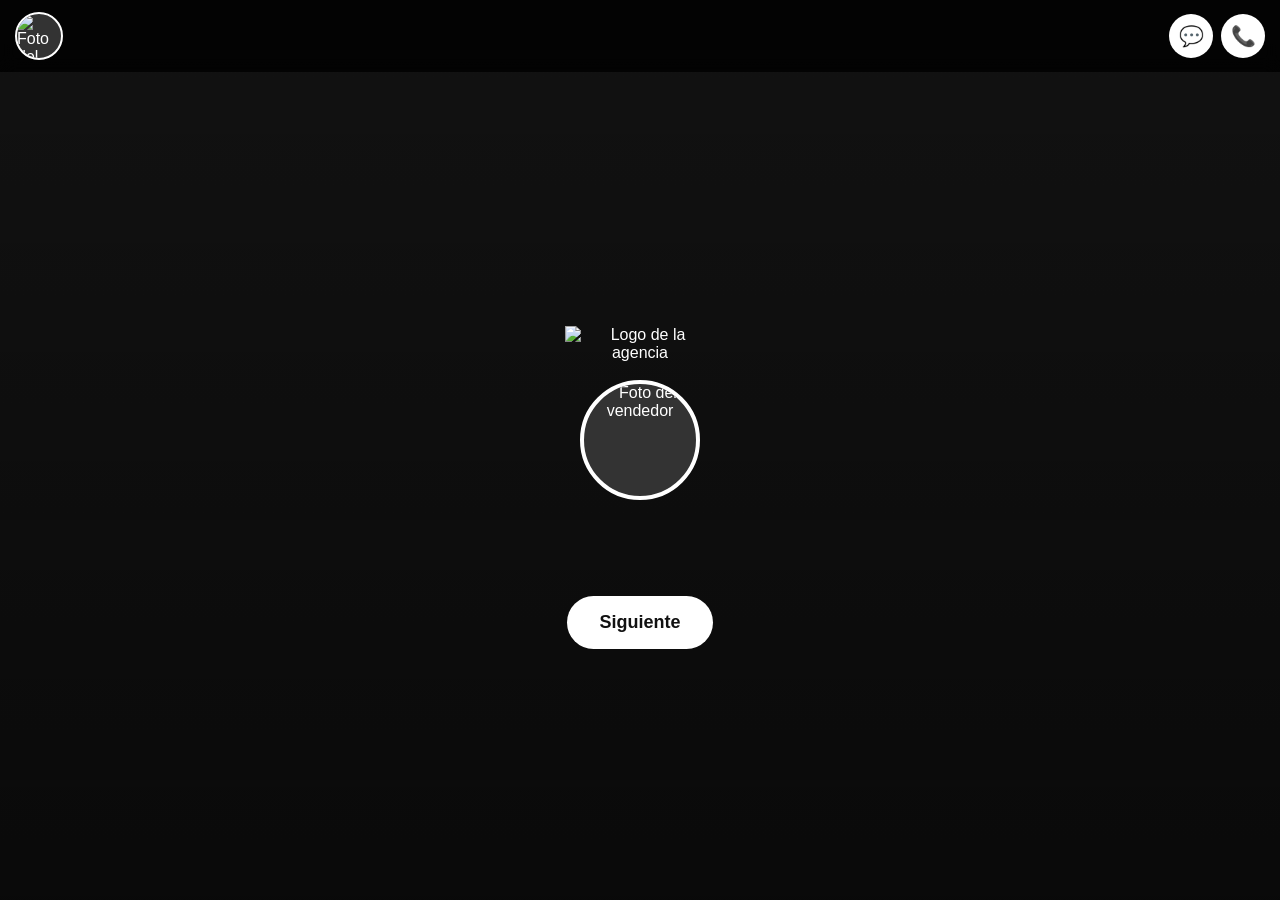
==== index.html @ f392822d "Update index.html" ====
<!DOCTYPE html>
<html lang="es">

<head>

    <meta charset="UTF-8">

    <meta
        name="viewport"
        content="width=device-width, initial-scale=1.0"
    >

    <title>Vendedores Autos</title>


    <style>

        * {
            box-sizing: border-box;
        }


        html,
        body {
            margin: 0;
            padding: 0;
            width: 100%;
            min-height: 100%;
            font-family: Arial, Helvetica, sans-serif;
            background: #111;
            color: white;
        }


        body {
            overflow-x: hidden;
        }


        /* =====================================================
           BARRA SUPERIOR
        ===================================================== */

        .barra-vendedor {

            position: fixed;

            top: 0;
            left: 0;

            width: 100%;

            min-height: 72px;

            padding: 10px 15px;

            display: flex;

            align-items: center;

            justify-content: space-between;

            gap: 12px;

            background: rgba(0,0,0,0.82);

            backdrop-filter: blur(8px);

            z-index: 100;

        }


        .informacion-vendedor {

            display: flex;

            align-items: center;

            gap: 10px;

            min-width: 0;

        }


        .foto-mini {

            width: 48px;

            height: 48px;

            border-radius: 50%;

            object-fit: cover;

            border: 2px solid white;

            background: #333;

        }


        .nombre-mini {

            font-size: 16px;

            font-weight: 900;

            white-space: nowrap;

            overflow: hidden;

            text-overflow: ellipsis;

        }


        .agencia-mini {

            font-size: 12px;

            color: #ccc;

            margin-top: 3px;

        }


        .botones-superiores {

            display: flex;

            gap: 8px;

        }


        .boton-contacto {

            width: 44px;

            height: 44px;

            border-radius: 50%;

            border: none;

            background: white;

            color: #111;

            font-size: 20px;

            cursor: pointer;

        }


        /* =====================================================
           BIENVENIDA
        ===================================================== */

        .bienvenida {

            min-height: 100vh;

            width: 100%;

            padding: 110px 20px 35px;

            display: flex;

            flex-direction: column;

            align-items: center;

            justify-content: center;

            text-align: center;

            background:

                linear-gradient(
                    rgba(0,0,0,0.48),
                    rgba(0,0,0,0.72)
                ),

                #222;

            background-size: cover;

            background-position: center;

        }


        .logo-marca {

            width: 150px;

            max-width: 60vw;

            max-height: 110px;

            object-fit: contain;

            margin-bottom: 18px;

        }


        .foto-vendedor {

            width: 120px;

            height: 120px;

            object-fit: cover;

            border-radius: 50%;

            border: 4px solid white;

            margin-bottom: 18px;

            background: #333;

        }


        .bienvenida h1 {

            margin: 5px 0;

            font-size: 34px;

            font-weight: 900;

            text-shadow:
                0 3px 12px rgba(0,0,0,0.8);

        }


        .puesto {

            font-size: 16px;

            color: #ddd;

            margin-bottom: 18px;

        }


        .mensaje-principal {

            max-width: 700px;

            font-size: 25px;

            line-height: 1.25;

            font-weight: 900;

            margin: 10px auto;

        }


        .mensaje-secundario {

            max-width: 650px;

            font-size: 16px;

            line-height: 1.5;

            color: #eee;

            margin: 5px auto 20px;

        }


        /* =====================================================
           PROMOCIÓN
        ===================================================== */

        .promocion {

            width: 100%;

            max-width: 720px;

            min-height: 150px;

            margin: 15px auto 20px;

            padding: 25px;

            border-radius: 22px;

            display: none;

            align-items: center;

            justify-content: center;

            text-align: center;

            background-color: #222;

            background-size: cover;

            background-position: center;

            box-shadow:
                0 10px 30px rgba(0,0,0,0.35);

            overflow: hidden;

        }


        .promocion-contenido {

            width: 100%;

            padding: 20px;

            border-radius: 16px;

            background: rgba(0,0,0,0.55);

        }


        .promocion-etiqueta {

            font-size: 12px;

            text-transform: uppercase;

            font-weight: 900;

            letter-spacing: 1px;

            margin-bottom: 8px;

            color: #ddd;

        }


        .promocion-titulo {

            font-size: 27px;

            font-weight: 900;

            line-height: 1.2;

        }


        .promocion-detalle {

            margin-top: 10px;

            font-size: 16px;

            line-height: 1.45;

        }


        /* =====================================================
           BOTÓN SIGUIENTE
        ===================================================== */

        .boton-siguiente {

            border: none;

            padding: 16px 32px;

            border-radius: 30px;

            background: white;

            color: #111;

            font-size: 18px;

            font-weight: 900;

            cursor: pointer;

            margin-top: 5px;

        }


        /* =====================================================
           PÁGINA PRINCIPAL
        ===================================================== */

        .pagina-principal {

            min-height: 100vh;

            width: 100%;

            display: none;

            padding: 115px 20px 40px;

            background:

                linear-gradient(
                    rgba(0,0,0,0.58),
                    rgba(0,0,0,0.82)
                ),

                #222;

            background-size: cover;

            background-position: center;

        }


        .contenido-principal {

            width: 100%;

            max-width: 850px;

            margin: auto;

            text-align: center;

        }


        .contenido-principal h2 {

            font-size: 32px;

            margin: 10px 0;

        }


        .contenido-principal > p {

            color: #ddd;

            font-size: 17px;

        }


        /* =====================================================
           MENÚ
        ===================================================== */

        .menu-principal {

            display: grid;

            grid-template-columns: 1fr;

            gap: 15px;

            margin-top: 30px;

        }


        .boton-menu {

            width: 100%;

            min-height: 120px;

            border: none;

            border-radius: 22px;

            background: rgba(255,255,255,0.94);

            color: #111;

            font-size: 25px;

            font-weight: 900;

            cursor: pointer;

            padding: 25px;

        }


        .boton-menu span {

            display: block;

            font-size: 14px;

            font-weight: normal;

            margin-top: 8px;

            color: #555;

        }


        /* =====================================================
           CONTACTO
        ===================================================== */

        .contacto-inferior {

            margin-top: 40px;

            padding: 20px;

            border-radius: 18px;

            background: rgba(0,0,0,0.65);

        }


        .contacto-inferior p {

            font-size: 15px;

            margin-top: 0;

            margin-bottom: 15px;

        }


        .botones-inferiores {

            display: flex;

            justify-content: center;

            gap: 10px;

            flex-wrap: wrap;

        }


        .boton-inferior {

            border: none;

            padding: 13px 20px;

            border-radius: 25px;

            background: white;

            color: #111;

            font-weight: 900;

            cursor: pointer;

        }


        /* =====================================================
           CELULAR
        ===================================================== */

        @media (max-width: 500px) {

            .bienvenida h1 {
                font-size: 28px;
            }


            .mensaje-principal {
                font-size: 21px;
            }


            .promocion-titulo {
                font-size: 21px;
            }


            .boton-menu {
                font-size: 21px;
            }


            .foto-vendedor {
                width: 105px;
                height: 105px;
            }

        }

    </style>

</head>


<body>


    <!-- =====================================================
         BARRA SUPERIOR
    ===================================================== -->

    <header class="barra-vendedor">

        <div class="informacion-vendedor">

            <img
                id="fotoMini"
                class="foto-mini"
                src=""
                alt="Foto del vendedor"
            >

            <div>

                <div
                    id="nombreMini"
                    class="nombre-mini"
                ></div>

                <div
                    id="agenciaMini"
                    class="agencia-mini"
                ></div>

            </div>

        </div>


        <div class="botones-superiores">

            <button
                class="boton-contacto"
                onclick="contactarWhatsApp()"
            >
                💬
            </button>


            <button
                class="boton-contacto"
                onclick="llamarVendedor()"
            >
                📞
            </button>

        </div>

    </header>



    <!-- =====================================================
         BIENVENIDA
    ===================================================== -->

    <section
        id="pantallaBienvenida"
        class="bienvenida"
    >

        <img
            id="logoMarca"
            class="logo-marca"
            src=""
            alt="Logo de la agencia"
        >


        <img
            id="fotoVendedor"
            class="foto-vendedor"
            src=""
            alt="Foto del vendedor"
        >


        <h1 id="nombreVendedor"></h1>


        <div
            id="puestoVendedor"
            class="puesto"
        ></div>


        <div
            id="mensajePrincipal"
            class="mensaje-principal"
        ></div>


        <div
            id="mensajeSecundario"
            class="mensaje-secundario"
        ></div>


        <!-- PROMOCIÓN -->

        <div
            id="promocion"
            class="promocion"
        >

            <div class="promocion-contenido">

                <div class="promocion-etiqueta">
                    Promoción especial
                </div>


                <div
                    id="tituloPromocion"
                    class="promocion-titulo"
                ></div>


                <div
                    id="detallePromocion"
                    class="promocion-detalle"
                ></div>

            </div>

        </div>


        <button
            class="boton-siguiente"
            onclick="mostrarPaginaPrincipal()"
        >
            Siguiente
        </button>

    </section>



    <!-- =====================================================
         PÁGINA PRINCIPAL
    ===================================================== -->

    <section
        id="pantallaPrincipal"
        class="pagina-principal"
    >

        <div class="contenido-principal">

            <h2>
                Bienvenido
            </h2>


            <p>
                Explora nuestros vehículos o calcula tu mensualidad.
            </p>


            <div class="menu-principal">

                <button
                    class="boton-menu"
                    onclick="abrirCatalogo()"
                >

                    🚗 CATÁLOGO

                    <span>
                        Conoce nuestros vehículos
                    </span>

                </button>


                <button
                    class="boton-menu"
                    onclick="abrirCotizador()"
                >

                    💰 COTIZAR

                    <span>
                        Calcula tu mensualidad
                    </span>

                </button>

            </div>


            <div class="contacto-inferior">

                <p>
                    ¿Necesitas información?
                </p>


                <div class="botones-inferiores">

                    <button
                        class="boton-inferior"
                        onclick="contactarWhatsApp()"
                    >
                        💬 WhatsApp
                    </button>


                    <button
                        class="boton-inferior"
                        onclick="llamarVendedor()"
                    >
                        📞 Llamar
                    </button>

                </div>

            </div>

        </div>

    </section>



    <!-- =====================================================
         FIREBASE
    ===================================================== -->

    <script src="https://www.gstatic.com/firebasejs/10.12.2/firebase-app-compat.js"></script>

    <script src="https://www.gstatic.com/firebasejs/10.12.2/firebase-firestore-compat.js"></script>


    <script>

        /* =====================================================
           CONFIGURACIÓN FIREBASE
        ===================================================== */

        const firebaseConfig = {

            apiKey:
                "AIzaSyBeJo2BM4l2MobQtw1R4vFRe0XU2qeRuMk",

            authDomain:
                "vendedores-autos.firebaseapp.com",

            projectId:
                "vendedores-autos",

            storageBucket:
                "vendedores-autos.firebasestorage.app",

            messagingSenderId:
                "1041752209924",

            appId:
                "1:1041752209924:web:1ffef37192c41496391351",

            measurementId:
                "G-0JZSD268GJ"

        };


        firebase.initializeApp(
            firebaseConfig
        );


        const db =
            firebase.firestore();


        const vendedoresRef =
            db.collection("vendedores");



        /* =====================================================
           IDENTIFICADOR DEL VENDEDOR

           EJEMPLO:

           ?vendedor=cesar-ayala
        ===================================================== */

        const vendedorId =
            obtenerVendedorId();



        /* =====================================================
           OBTENER ID
        ===================================================== */

        function obtenerVendedorId() {

            const parametros =
                new URLSearchParams(
                    window.location.search
                );


            return parametros.get(
                "vendedor"
            );

        }



        /* =====================================================
           CARGAR VENDEDOR
        ===================================================== */

        async function cargarVendedor() {

            console.log(
                "Vendedor solicitado:",
                vendedorId
            );


            if (!vendedorId) {

                mostrarError(
                    "Falta el vendedor en el enlace."
                );

                return;

            }


            try {

                const documento =
                    await vendedoresRef
                        .doc(vendedorId)
                        .get();


                console.log(
                    "Documento existe:",
                    documento.exists
                );


                if (!documento.exists) {

                    mostrarError(
                        "No encontramos este vendedor."
                    );

                    return;

                }


                const datos =
                    documento.data();


                console.log(
                    "Datos del vendedor:",
                    datos
                );


                aplicarDatos(
                    datos
                );


            }

            catch(error) {

                console.error(
                    "Error Firebase:",
                    error
                );


                mostrarError(
                    "No se pudo cargar la información."
                );

            }

        }



        /* =====================================================
           APLICAR DATOS
        ===================================================== */

        function aplicarDatos(
            datos
        ) {

            /* -----------------------------------------------
               NOMBRE
            ----------------------------------------------- */

            document.getElementById(
                "nombreVendedor"
            ).textContent =
                datos.nombre || "";


            document.getElementById(
                "nombreMini"
            ).textContent =
                datos.nombre || "";


            /* -----------------------------------------------
               AGENCIA
            ----------------------------------------------- */

            document.getElementById(
                "agenciaMini"
            ).textContent =
                datos.agencia || "";


            /* -----------------------------------------------
               PUESTO
            ----------------------------------------------- */

            document.getElementById(
                "puestoVendedor"
            ).textContent =
                datos.puesto ||
                "Asesor de ventas";


            /* -----------------------------------------------
               FOTO
            ----------------------------------------------- */

            const foto =
                datos.fotoVendedor ||
                datos.foto ||
                "";


            const fotoPrincipal =
                document.getElementById(
                    "fotoVendedor"
                );


            const fotoMini =
                document.getElementById(
                    "fotoMini"
                );


            if (foto) {

                fotoPrincipal.src =
                    foto;

                fotoMini.src =
                    foto;


                fotoPrincipal.style.display =
                    "block";

                fotoMini.style.display =
                    "block";

            }

            else {

                fotoPrincipal.style.display =
                    "none";

                fotoMini.style.display =
                    "none";

            }



            /* -----------------------------------------------
               LOGO
            ----------------------------------------------- */

            const logo =
                datos.logoAgencia ||
                datos.logo ||
                "";


            const logoElemento =
                document.getElementById(
                    "logoMarca"
                );


            if (logo) {

                logoElemento.src =
                    logo;

                logoElemento.style.display =
                    "block";

            }

            else {

                logoElemento.style.display =
                    "none";

            }



            /* -----------------------------------------------
               TÍTULO BIENVENIDA
            ----------------------------------------------- */

            document.getElementById(
                "mensajePrincipal"
            ).textContent =
                datos.tituloBienvenida ||
                "";


            /* -----------------------------------------------
               TEXTO BIENVENIDA
            ----------------------------------------------- */

            document.getElementById(
                "mensajeSecundario"
            ).textContent =
                datos.textoBienvenida ||
                "";



            /* -----------------------------------------------
               FONDO BIENVENIDA
            ----------------------------------------------- */

            if (
                datos.fondoBienvenida
            ) {

                const fondo =
                    datos.fondoBienvenida;


                document.getElementById(
                    "pantallaBienvenida"
                ).style.backgroundImage =

                    `linear-gradient(
                        rgba(0,0,0,0.48),
                        rgba(0,0,0,0.72)
                    ),
                    url("${fondo}")`;


                document.getElementById(
                    "pantallaPrincipal"
                ).style.backgroundImage =

                    `linear-gradient(
                        rgba(0,0,0,0.58),
                        rgba(0,0,0,0.82)
                    ),
                    url("${fondo}")`;

            }



            /* -----------------------------------------------
               PROMOCIÓN
            ----------------------------------------------- */

            cargarPromocion(
                datos
            );

        }



        /* =====================================================
           PROMOCIÓN
        ===================================================== */

        function cargarPromocion(
            datos
        ) {

            const titulo =
                datos.promoTitulo ||
                "";


            const texto =
                datos.promoTexto ||
                "";


            const descuento =
                datos.promoDescuento ||
                "";


            const fondo =
                datos.promoFondo ||
                "";


            const elemento =
                document.getElementById(
                    "promocion"
                );


            /*

               SI NO HAY TÍTULO:

               NO SE MUESTRA LA PROMOCIÓN.

            */

            if (!titulo.trim()) {

                elemento.style.display =
                    "none";

                return;

            }


            elemento.style.display =
                "flex";


            document.getElementById(
                "tituloPromocion"
            ).textContent =
                titulo;


            const detalles = [];


            if (
                texto.trim()
            ) {

                detalles.push(
                    texto
                );

            }


            if (
                descuento.trim()
            ) {

                detalles.push(
                    descuento
                );

            }


            document.getElementById(
                "detallePromocion"
            ).textContent =
                detalles.join(
                    " • "
                );


            if (fondo.trim()) {

                elemento.style.backgroundImage =
                    `url("${fondo}")`;

            }

        }



        /* =====================================================
           PÁGINA PRINCIPAL
        ===================================================== */

        function mostrarPaginaPrincipal() {

            document.getElementById(
                "pantallaBienvenida"
            ).style.display =
                "none";


            document.getElementById(
                "pantallaPrincipal"
            ).style.display =
                "block";


            window.scrollTo({

                top: 0,

                behavior: "smooth"

            });

        }



        /* =====================================================
           CATÁLOGO
        ===================================================== */

       /* =====================================================
   CATÁLOGO
===================================================== */
function abrirCatalogo() {

    const catalogoExistente =
        document.getElementById("catalogoVehiculos");

    if (catalogoExistente) {
        catalogoExistente.remove();
        return;
    }

    const catalogo =
        document.createElement("div");

    catalogo.id = "catalogoVehiculos";

    catalogo.style.position = "fixed";
    catalogo.style.top = "0";
    catalogo.style.left = "0";
    catalogo.style.width = "100%";
    catalogo.style.height = "100%";
    catalogo.style.background = "#111";
    catalogo.style.zIndex = "9999";
    catalogo.style.overflowY = "auto";
    catalogo.style.padding = "90px 20px 40px";
    catalogo.style.boxSizing = "border-box";

    catalogo.innerHTML = `

        <div style="
            max-width:900px;
            margin:auto;
        ">

            <div style="
                display:flex;
                justify-content:space-between;
                align-items:center;
                margin-bottom:30px;
            ">

                <h2 style="
                    margin:0;
                    font-size:32px;
                    font-weight:900;
                    color:white;
                ">
                    🚗 Catálogo
                </h2>

                <button
                    onclick="cerrarCatalogo()"
                    style="
                        border:none;
                        background:white;
                        color:#111;
                        border-radius:30px;
                        padding:12px 22px;
                        font-size:16px;
                        font-weight:900;
                        cursor:pointer;
                    "
                >
                    Cerrar
                </button>

            </div>

            <div id="listaVehiculos">

                <div style="
                    background:#222;
                    border-radius:20px;
                    padding:30px;
                    text-align:center;
                    color:#ddd;
                    font-size:20px;
                ">
                    Cargando vehículos...
                </div>

            </div>

        </div>
    `;

    document.body.appendChild(catalogo);

    cargarVehiculos();
}


/* =====================================================
   CERRAR CATÁLOGO
===================================================== */

function cerrarCatalogo() {

    const catalogo =
        document.getElementById("catalogoVehiculos");

    if (catalogo) {
        catalogo.remove();
    }
}


/* =====================================================
   CARGAR VEHÍCULOS DEL VENDEDOR
===================================================== */

async function cargarVehiculos() {

    const contenedor =
        document.getElementById("listaVehiculos");

    if (!contenedor) {
        return;
    }

    if (!vendedorId) {

        contenedor.innerHTML = `
            <div style="
                background:#222;
                border-radius:20px;
                padding:30px;
                text-align:center;
                color:#ffb3b3;
                font-size:20px;
            ">
                No se encontró el vendedor.
            </div>
        `;

        return;
    }

    try {

        const vendedorRef =
            db
                .collection("vendedores")
                .doc(vendedorId);

        const documento =
            await vendedorRef.get();

        if (!documento.exists) {

            contenedor.innerHTML = `
                <div style="
                    background:#222;
                    border-radius:20px;
                    padding:30px;
                    text-align:center;
                    color:#ffb3b3;
                    font-size:20px;
                ">
                    No se encontró el vendedor.
                </div>
            `;

            return;
        }

        const datos =
            documento.data();

        const vehiculos =
            Array.isArray(datos.vehiculos)
                ? datos.vehiculos
                : [];

        if (vehiculos.length === 0) {

            contenedor.innerHTML = `
                <div style="
                    background:#222;
                    border-radius:20px;
                    padding:40px 25px;
                    text-align:center;
                    color:#ddd;
                ">

                    <div style="
                        font-size:60px;
                        margin-bottom:15px;
                    ">
                        🚗
                    </div>

                    <h3 style="
                        color:white;
                        font-size:28px;
                        margin:10px 0;
                    ">
                        Próximamente
                    </h3>

                    <p style="
                        font-size:18px;
                        line-height:1.5;
                    ">
                        Los vehículos estarán disponibles próximamente.
                    </p>

                </div>
            `;

            return;
        }

        contenedor.innerHTML =
            vehiculos
                .filter(vehiculo => vehiculo.activo !== false)
                .map(vehiculo => {

                    return `
                        <div style="
                            background:#222;
                            border-radius:22px;
                            padding:25px;
                            margin-bottom:20px;
                            color:white;
                        ">

                            ${
                                vehiculo.foto
                                    ? `
                                        <img
                                            src="${escapeHtml(vehiculo.foto)}"
                                            alt="${escapeHtml(vehiculo.nombre || "Vehículo")}"
                                            style="
                                                width:100%;
                                                max-height:350px;
                                                object-fit:cover;
                                                border-radius:18px;
                                                display:block;
                                                margin-bottom:20px;
                                            "
                                        >
                                    `
                                    : `
                                        <div style="
                                            background:#181818;
                                            border-radius:18px;
                                            padding:45px 20px;
                                            text-align:center;
                                            font-size:60px;
                                            margin-bottom:20px;
                                        ">
                                            🚗
                                        </div>
                                    `
                            }

                            <h3 style="
                                font-size:28px;
                                margin:0 0 12px;
                                font-weight:900;
                            ">
                                🚗 ${escapeHtml(vehiculo.nombre || "")}
                            </h3>

                            <div style="
                                font-size:20px;
                                color:#ddd;
                                margin-bottom:10px;
                            ">
                                ${escapeHtml(vehiculo.anio || "")}
                            </div>

                            <div style="
                                font-size:26px;
                                font-weight:900;
                                margin-bottom:15px;
                            ">
                                $${escapeHtml(vehiculo.precio || "")}
                            </div>

                            <p style="
                                font-size:18px;
                                line-height:1.5;
                                color:#ddd;
                                margin:0;
                            ">
                                ${escapeHtml(vehiculo.descripcion || "")}
                            </p>

                        </div>
                    `;

                })
                .join("");

    } catch (error) {

        console.error(
            "Error cargando vehículos:",
            error
        );

        contenedor.innerHTML = `
            <div style="
                background:#222;
                border-radius:20px;
                padding:30px;
                text-align:center;
                color:#ffb3b3;
                font-size:20px;
            ">
                No se pudieron cargar los vehículos.
            </div>
        `;
    }
}


/* =====================================================
   CERRAR CATÁLOGO
===================================================== */

function cerrarCatalogo() {

    const catalogo =
        document.getElementById(
            "catalogoVehiculos"
        );

    if (catalogo) {
        catalogo.remove();
    }

}






        /* =====================================================
           COTIZADOR
        ===================================================== */

        function abrirCotizador() {

            alert(
                "El cotizador se construirá en el siguiente paso."
            );

        }



        /* =====================================================
           WHATSAPP
        ===================================================== */

        function contactarWhatsApp() {

            const whatsapp =
                CONFIGURACION_ACTUAL.whatsapp;


            if (!whatsapp) {

                alert(
                    "El WhatsApp del vendedor todavía no está configurado."
                );

                return;

            }


            const nombre =
                CONFIGURACION_ACTUAL.nombre ||
                "asesor";


            const mensaje =
                "Hola " +
                nombre +
                ", vi tu página y me gustaría recibir información.";


            const url =
                "https://wa.me/" +
                whatsapp +
                "?text=" +
                encodeURIComponent(
                    mensaje
                );


            window.open(
                url,
                "_blank"
            );

        }



        /* =====================================================
           LLAMAR
        ===================================================== */

        function llamarVendedor() {

            const telefono =
                CONFIGURACION_ACTUAL.telefono;


            if (!telefono) {

                alert(
                    "El teléfono del vendedor todavía no está configurado."
                );

                return;

            }


            window.location.href =
                "tel:" +
                telefono;

        }



        /* =====================================================
           CONFIGURACIÓN SIMPLE PARA CONTACTO
        ===================================================== */

        let CONFIGURACION_ACTUAL = {

            nombre: "",

            telefono: "",

            whatsapp: ""

        };


        /* =====================================================
           GUARDAR DATOS DE CONTACTO AL CARGAR
        ===================================================== */

        const aplicarDatosOriginal =
            aplicarDatos;


        aplicarDatos =
            function(datos) {

                CONFIGURACION_ACTUAL = {

                    nombre:
                        datos.nombre || "",

                    telefono:
                        datos.telefono || "",

                    whatsapp:
                        datos.whatsapp || ""

                };


                aplicarDatosOriginal(
                    datos
                );

            };



        /* =====================================================
           INICIAR
        ===================================================== */

        cargarVendedor();


        console.log(
            "ID del vendedor:",
            vendedorId
        );

    </script>

</body>

</html>
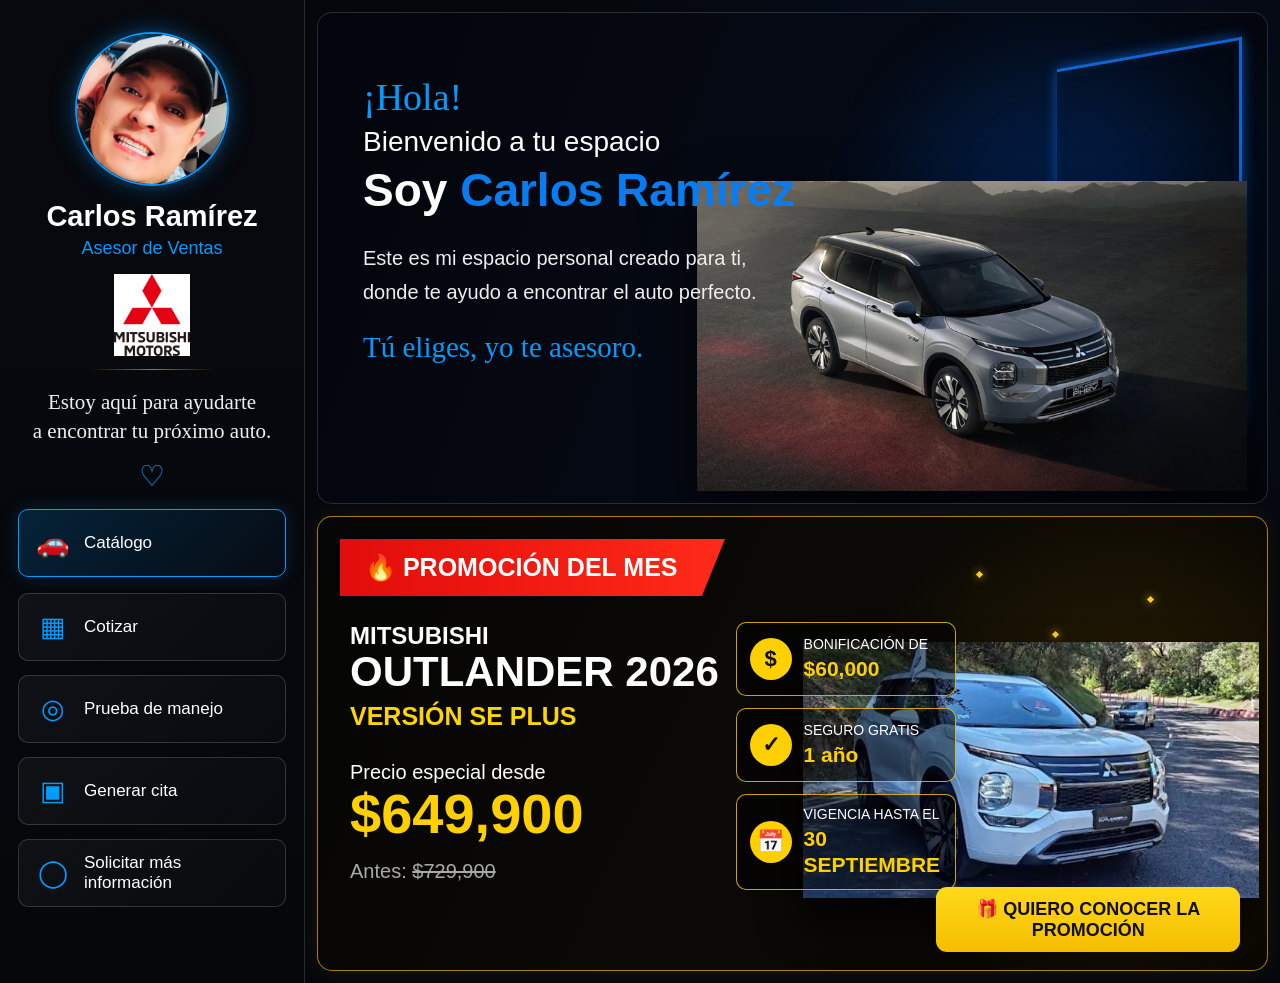
==== commit c2a72768: "Create index.html" ====
--- a/index.html
+++ b/index.html
@@ -1,1868 +1,1432 @@
 <!DOCTYPE html>
 <html lang="es">
-
 <head>
-
-    <meta charset="UTF-8">
-
-    <meta
-        name="viewport"
-        content="width=device-width, initial-scale=1.0"
+<meta charset="UTF-8">
+<meta name="viewport" content="width=device-width, initial-scale=1.0">
+<title>Espacio Personal | Mitsubishi Motors</title>
+
+<style>
+*{
+    box-sizing:border-box;
+    margin:0;
+    padding:0;
+}
+
+html,body{
+    width:100%;
+    min-height:100%;
+    font-family:Arial,Helvetica,sans-serif;
+    background:#05070c;
+    color:#fff;
+}
+
+body{
+    overflow-x:hidden;
+}
+
+button{
+    font-family:inherit;
+}
+
+.pagina{
+    width:100%;
+    min-height:100vh;
+    display:flex;
+    background:
+        radial-gradient(
+            circle at 80% 20%,
+            rgba(0,110,255,.10),
+            transparent 35%
+        ),
+        #05070c;
+}
+
+/* =========================
+   MENÚ IZQUIERDO
+========================= */
+
+.sidebar{
+    width:305px;
+    min-width:305px;
+    min-height:100vh;
+    padding:32px 18px 22px;
+
+    display:flex;
+    flex-direction:column;
+    align-items:center;
+
+    background:linear-gradient(
+        180deg,
+        #07090e 0%,
+        #05070b 100%
+    );
+
+    border-right:1px solid rgba(255,255,255,.14);
+
+    position:sticky;
+    top:0;
+    z-index:20;
+}
+
+.foto-vendedor{
+    width:154px;
+    height:154px;
+    border-radius:50%;
+    object-fit:cover;
+
+    border:2px solid #009cff;
+
+    box-shadow:
+        0 0 0 5px rgba(0,156,255,.06),
+        0 0 25px rgba(0,156,255,.35);
+
+    margin-bottom:15px;
+}
+
+.nombre-vendedor{
+    text-align:center;
+    font-size:29px;
+    line-height:1.05;
+    font-weight:900;
+    margin-bottom:7px;
+}
+
+.puesto-vendedor{
+    color:#009cff;
+    font-size:18px;
+    text-align:center;
+    margin-bottom:15px;
+}
+
+.logo-agencia{
+    width:125px;
+    height:82px;
+    object-fit:contain;
+    margin-bottom:13px;
+}
+
+.decoracion{
+    width:125px;
+    height:1px;
+    background:
+        linear-gradient(
+            90deg,
+            transparent,
+            #009cff,
+            transparent
+        );
+
+    margin-bottom:18px;
+}
+
+.frase-vendedor{
+    max-width:245px;
+    text-align:center;
+
+    font-family:
+        "Brush Script MT",
+        "Segoe Script",
+        cursive;
+
+    font-size:21px;
+    line-height:1.35;
+    color:#eee;
+
+    margin-bottom:14px;
+}
+
+.corazon{
+    color:#009cff;
+    font-size:29px;
+    margin-bottom:18px;
+}
+
+.menu{
+    width:100%;
+    display:flex;
+    flex-direction:column;
+    gap:14px;
+}
+
+.boton-menu{
+    width:100%;
+    min-height:68px;
+
+    padding:12px 18px;
+
+    display:flex;
+    align-items:center;
+    gap:15px;
+
+    border-radius:10px;
+
+    border:1px solid rgba(255,255,255,.16);
+
+    background:
+        linear-gradient(
+            135deg,
+            rgba(255,255,255,.045),
+            rgba(255,255,255,.015)
+        );
+
+    color:#fff;
+
+    cursor:pointer;
+    text-align:left;
+
+    transition:.2s;
+}
+
+.boton-menu:hover,
+.boton-menu.activo{
+    transform:translateY(-2px);
+
+    border-color:#009cff;
+
+    background:
+        linear-gradient(
+            135deg,
+            rgba(0,156,255,.18),
+            rgba(0,80,160,.05)
+        );
+
+    box-shadow:
+        0 0 20px rgba(0,156,255,.18);
+}
+
+.icono-menu{
+    width:32px;
+    height:32px;
+
+    flex-shrink:0;
+
+    display:flex;
+    align-items:center;
+    justify-content:center;
+
+    color:#009cff;
+
+    font-size:27px;
+}
+
+.texto-menu{
+    font-size:17px;
+    font-weight:500;
+}
+
+/* =========================
+   CONTENIDO
+========================= */
+
+.contenido{
+    width:calc(100% - 305px);
+    min-height:100vh;
+    padding:12px;
+}
+
+/* =========================
+   BIENVENIDA
+========================= */
+
+.bienvenida{
+    width:100%;
+    min-height:492px;
+
+    position:relative;
+    overflow:hidden;
+
+    border:1px solid rgba(255,255,255,.15);
+    border-radius:15px;
+
+    background:
+        radial-gradient(
+            circle at 80% 50%,
+            rgba(0,100,255,.17),
+            transparent 35%
+        ),
+        linear-gradient(
+            110deg,
+            #02050b 0%,
+            #050913 45%,
+            #02050b 100%
+        );
+}
+
+.luz-azul{
+    position:absolute;
+
+    width:280px;
+    height:280px;
+
+    border-radius:50%;
+
+    right:8%;
+    top:10%;
+
+    background:rgba(0,110,255,.10);
+
+    filter:blur(45px);
+}
+
+.linea-luz{
+    position:absolute;
+
+    right:25px;
+    top:40px;
+
+    width:185px;
+    height:385px;
+
+    border:3px solid #147cff;
+    border-left:none;
+
+    transform:skewY(-10deg);
+
+    box-shadow:
+        0 0 14px rgba(20,124,255,.75),
+        inset 0 0 15px rgba(20,124,255,.12);
+
+    opacity:.8;
+}
+
+.bienvenida-texto{
+    position:absolute;
+
+    left:45px;
+    top:62px;
+
+    width:46%;
+
+    z-index:4;
+}
+
+.saludo{
+    font-family:
+        "Brush Script MT",
+        "Segoe Script",
+        cursive;
+
+    font-size:38px;
+    color:#009cff;
+
+    margin-bottom:7px;
+}
+
+.bienvenida-pequena{
+    font-size:28px;
+    margin-bottom:8px;
+}
+
+.bienvenida-nombre{
+    font-size:46px;
+    line-height:1.05;
+    font-weight:900;
+}
+
+.bienvenida-nombre span{
+    color:#087df2;
+}
+
+.descripcion{
+    margin-top:27px;
+
+    max-width:520px;
+
+    font-size:20px;
+    line-height:1.7;
+
+    color:#eee;
+}
+
+.frase-final{
+    margin-top:22px;
+
+    font-family:
+        "Brush Script MT",
+        "Segoe Script",
+        cursive;
+
+    color:#009cff;
+
+    font-size:29px;
+}
+
+.vehiculo-principal{
+    position:absolute;
+
+    width:58%;
+    max-width:760px;
+
+    right:20px;
+    bottom:12px;
+
+    z-index:3;
+
+    filter:
+        drop-shadow(
+            0 20px 25px rgba(0,0,0,.7)
+        );
+}
+
+/* =========================
+   PROMOCIÓN
+========================= */
+
+.promocion{
+    width:100%;
+
+    min-height:455px;
+
+    margin-top:12px;
+
+    position:relative;
+    overflow:hidden;
+
+    border-radius:15px;
+
+    border:1px solid rgba(255,195,0,.65);
+
+    background:
+        radial-gradient(
+            circle at 85% 50%,
+            rgba(255,176,0,.15),
+            transparent 32%
+        ),
+        linear-gradient(
+            115deg,
+            #050505 0%,
+            #0a0905 48%,
+            #080602 100%
+        );
+
+    box-shadow:
+        0 0 25px rgba(255,188,0,.08);
+}
+
+.destello{
+    position:absolute;
+
+    width:5px;
+    height:5px;
+
+    background:#ffd21a;
+
+    transform:rotate(45deg);
+
+    box-shadow:
+        0 0 8px rgba(255,200,0,.9);
+}
+
+.d1{
+    top:55px;
+    right:30%;
+}
+
+.d2{
+    top:115px;
+    right:22%;
+}
+
+.d3{
+    top:80px;
+    right:12%;
+}
+
+.d4{
+    top:180px;
+    right:30%;
+}
+
+.etiqueta-promocion{
+    position:absolute;
+
+    top:22px;
+    left:22px;
+
+    min-width:385px;
+
+    padding:14px 25px;
+
+    background:
+        linear-gradient(
+            90deg,
+            #e20c0c,
+            #ff2a18
+        );
+
+    color:#fff;
+
+    font-size:25px;
+    font-weight:900;
+
+    clip-path:
+        polygon(
+            0 0,
+            100% 0,
+            94% 100%,
+            0 100%
+        );
+
+    z-index:5;
+}
+
+.promocion-texto{
+    position:absolute;
+
+    left:32px;
+    top:105px;
+
+    width:43%;
+
+    z-index:4;
+}
+
+.marca-promo{
+    font-size:24px;
+    font-weight:800;
+}
+
+.modelo-promo{
+    font-size:42px;
+    font-weight:900;
+    line-height:1.05;
+}
+
+.version-promo{
+    margin-top:8px;
+
+    color:#ffd400;
+
+    font-size:25px;
+    font-weight:900;
+}
+
+.precio-label{
+    margin-top:30px;
+    font-size:20px;
+}
+
+.precio{
+    margin-top:2px;
+
+    font-size:56px;
+    line-height:1;
+
+    font-weight:900;
+
+    color:#ffd000;
+}
+
+.precio-anterior{
+    margin-top:18px;
+
+    font-size:20px;
+
+    color:#a9a9a9;
+}
+
+.precio-anterior span{
+    text-decoration:line-through;
+}
+
+.beneficios{
+    position:absolute;
+
+    left:44%;
+    top:105px;
+
+    width:220px;
+
+    display:flex;
+    flex-direction:column;
+
+    gap:12px;
+
+    z-index:5;
+}
+
+.beneficio{
+    min-height:74px;
+
+    padding:11px 13px;
+
+    display:flex;
+    align-items:center;
+
+    gap:12px;
+
+    border:1px solid rgba(255,205,0,.8);
+
+    border-radius:10px;
+
+    background:rgba(0,0,0,.48);
+}
+
+.beneficio-icono{
+    width:42px;
+    height:42px;
+
+    flex-shrink:0;
+
+    display:flex;
+    align-items:center;
+    justify-content:center;
+
+    border-radius:50%;
+
+    background:#ffd000;
+
+    color:#111;
+
+    font-size:22px;
+    font-weight:900;
+}
+
+.beneficio-texto{
+    font-size:14px;
+    line-height:1.25;
+}
+
+.beneficio-texto strong{
+    display:block;
+
+    color:#ffd000;
+
+    font-size:21px;
+
+    margin-top:2px;
+}
+
+.auto-promocion{
+    position:absolute;
+
+    width:48%;
+    max-width:620px;
+
+    right:8px;
+    bottom:72px;
+
+    z-index:3;
+
+    filter:
+        drop-shadow(
+            0 22px 20px rgba(0,0,0,.8)
+        );
+}
+
+.boton-promocion{
+    position:absolute;
+
+    right:27px;
+    bottom:18px;
+
+    width:32%;
+    min-height:65px;
+
+    border:none;
+
+    border-radius:11px;
+
+    background:
+        linear-gradient(
+            180deg,
+            #ffd91a,
+            #f6bd00
+        );
+
+    color:#111;
+
+    font-size:18px;
+
+    font-weight:900;
+
+    cursor:pointer;
+
+    z-index:7;
+}
+
+/* =========================
+   SECCIONES FUTURAS
+========================= */
+
+.seccion-futura{
+    display:none;
+
+    min-height:500px;
+
+    padding:60px 30px;
+
+    margin-top:0;
+
+    border:1px solid rgba(255,255,255,.12);
+
+    border-radius:15px;
+
+    background:
+        linear-gradient(
+            145deg,
+            #080b12,
+            #05070c
+        );
+
+    text-align:center;
+}
+
+.seccion-futura h2{
+    font-size:38px;
+    margin-bottom:15px;
+}
+
+.seccion-futura p{
+    color:#bfc4cc;
+    font-size:18px;
+}
+
+/* =========================
+   TABLET
+========================= */
+
+@media(max-width:1100px){
+
+    .sidebar{
+        width:260px;
+        min-width:260px;
+    }
+
+    .contenido{
+        width:calc(100% - 260px);
+    }
+
+    .nombre-vendedor{
+        font-size:25px;
+    }
+
+    .bienvenida-texto{
+        left:30px;
+        width:50%;
+    }
+
+    .bienvenida-nombre{
+        font-size:38px;
+    }
+
+    .descripcion{
+        font-size:17px;
+    }
+
+    .promocion-texto{
+        width:42%;
+    }
+
+    .modelo-promo{
+        font-size:34px;
+    }
+
+    .precio{
+        font-size:45px;
+    }
+
+    .beneficios{
+        left:43%;
+        width:190px;
+    }
+}
+
+/* =========================
+   CELULAR
+========================= */
+
+@media(max-width:800px){
+
+    .pagina{
+        display:block;
+    }
+
+    .sidebar{
+        width:100%;
+        min-width:100%;
+        min-height:auto;
+
+        padding:14px;
+
+        position:relative;
+
+        border-right:none;
+
+        border-bottom:
+            1px solid rgba(255,255,255,.14);
+    }
+
+    .foto-vendedor{
+        width:92px;
+        height:92px;
+    }
+
+    .nombre-vendedor{
+        font-size:23px;
+    }
+
+    .puesto-vendedor{
+        font-size:15px;
+        margin-bottom:8px;
+    }
+
+    .logo-agencia{
+        width:105px;
+        height:58px;
+        margin-bottom:5px;
+    }
+
+    .decoracion,
+    .frase-vendedor,
+    .corazon{
+        display:none;
+    }
+
+    .menu{
+        display:grid;
+
+        grid-template-columns:
+            repeat(2,1fr);
+
+        gap:8px;
+    }
+
+    .boton-menu{
+        min-height:55px;
+        padding:9px;
+    }
+
+    .texto-menu{
+        font-size:14px;
+    }
+
+    .icono-menu{
+        width:25px;
+        font-size:23px;
+    }
+
+    .contenido{
+        width:100%;
+        padding:8px;
+    }
+
+    .bienvenida{
+        min-height:620px;
+    }
+
+    .bienvenida-texto{
+        position:relative;
+
+        left:auto;
+        top:auto;
+
+        width:100%;
+
+        padding:35px 22px 0;
+
+        text-align:center;
+    }
+
+    .saludo{
+        font-size:31px;
+    }
+
+    .bienvenida-pequena{
+        font-size:21px;
+    }
+
+    .bienvenida-nombre{
+        font-size:34px;
+    }
+
+    .descripcion{
+        margin:20px auto 0;
+
+        font-size:16px;
+
+        max-width:450px;
+    }
+
+    .frase-final{
+        font-size:25px;
+    }
+
+    .vehiculo-principal{
+        width:90%;
+
+        right:5%;
+        bottom:30px;
+    }
+
+    .linea-luz{
+        opacity:.35;
+    }
+
+    .promocion{
+        min-height:720px;
+    }
+
+    .etiqueta-promocion{
+        min-width:auto;
+
+        width:calc(100% - 30px);
+
+        left:15px;
+
+        font-size:20px;
+    }
+
+    .promocion-texto{
+        position:relative;
+
+        left:auto;
+        top:auto;
+
+        width:100%;
+
+        padding:95px 20px 0;
+
+        text-align:center;
+    }
+
+    .modelo-promo{
+        font-size:32px;
+    }
+
+    .version-promo{
+        font-size:20px;
+    }
+
+    .precio{
+        font-size:45px;
+    }
+
+    .beneficios{
+        position:relative;
+
+        left:auto;
+        top:auto;
+
+        width:calc(100% - 40px);
+
+        margin:20px auto 0;
+    }
+
+    .auto-promocion{
+        width:85%;
+
+        right:7.5%;
+
+        bottom:85px;
+    }
+
+    .boton-promocion{
+        width:calc(100% - 30px);
+
+        right:15px;
+
+        bottom:15px;
+    }
+}
+
+@media(max-width:450px){
+
+    .menu{
+        grid-template-columns:
+            repeat(2,1fr);
+    }
+
+    .boton-menu{
+        gap:8px;
+        padding:8px;
+    }
+
+    .bienvenida{
+        min-height:570px;
+    }
+
+    .bienvenida-nombre{
+        font-size:29px;
+    }
+
+    .descripcion{
+        font-size:15px;
+    }
+
+    .promocion{
+        min-height:680px;
+    }
+
+    .precio{
+        font-size:38px;
+    }
+
+    .auto-promocion{
+        bottom:85px;
+    }
+}
+</style>
+</head>
+
+<body>
+
+<div class="pagina">
+
+<!-- =========================
+     MENÚ
+========================= -->
+
+<aside class="sidebar">
+
+    <img
+        class="foto-vendedor"
+        src="IMG_6718.jpeg"
+        alt="Foto del vendedor"
     >
 
-    <title>Vendedores Autos</title>
-
-
-    <style>
-
-        * {
-            box-sizing: border-box;
-        }
-
-
-        html,
-        body {
-            margin: 0;
-            padding: 0;
-            width: 100%;
-            min-height: 100%;
-            font-family: Arial, Helvetica, sans-serif;
-            background: #111;
-            color: white;
-        }
-
-
-        body {
-            overflow-x: hidden;
-        }
-
-
-        /* =====================================================
-           BARRA SUPERIOR
-        ===================================================== */
-
-        .barra-vendedor {
-
-            position: fixed;
-
-            top: 0;
-            left: 0;
-
-            width: 100%;
-
-            min-height: 72px;
-
-            padding: 10px 15px;
-
-            display: flex;
-
-            align-items: center;
-
-            justify-content: space-between;
-
-            gap: 12px;
-
-            background: rgba(0,0,0,0.82);
-
-            backdrop-filter: blur(8px);
-
-            z-index: 100;
-
-        }
-
-
-        .informacion-vendedor {
-
-            display: flex;
-
-            align-items: center;
-
-            gap: 10px;
-
-            min-width: 0;
-
-        }
-
-
-        .foto-mini {
-
-            width: 48px;
-
-            height: 48px;
-
-            border-radius: 50%;
-
-            object-fit: cover;
-
-            border: 2px solid white;
-
-            background: #333;
-
-        }
-
-
-        .nombre-mini {
-
-            font-size: 16px;
-
-            font-weight: 900;
-
-            white-space: nowrap;
-
-            overflow: hidden;
-
-            text-overflow: ellipsis;
-
-        }
-
-
-        .agencia-mini {
-
-            font-size: 12px;
-
-            color: #ccc;
-
-            margin-top: 3px;
-
-        }
-
-
-        .botones-superiores {
-
-            display: flex;
-
-            gap: 8px;
-
-        }
-
-
-        .boton-contacto {
-
-            width: 44px;
-
-            height: 44px;
-
-            border-radius: 50%;
-
-            border: none;
-
-            background: white;
-
-            color: #111;
-
-            font-size: 20px;
-
-            cursor: pointer;
-
-        }
-
-
-        /* =====================================================
-           BIENVENIDA
-        ===================================================== */
-
-        .bienvenida {
-
-            min-height: 100vh;
-
-            width: 100%;
-
-            padding: 110px 20px 35px;
-
-            display: flex;
-
-            flex-direction: column;
-
-            align-items: center;
-
-            justify-content: center;
-
-            text-align: center;
-
-            background:
-
-                linear-gradient(
-                    rgba(0,0,0,0.48),
-                    rgba(0,0,0,0.72)
-                ),
-
-                #222;
-
-            background-size: cover;
-
-            background-position: center;
-
-        }
-
-
-        .logo-marca {
-
-            width: 150px;
-
-            max-width: 60vw;
-
-            max-height: 110px;
-
-            object-fit: contain;
-
-            margin-bottom: 18px;
-
-        }
-
-
-        .foto-vendedor {
-
-            width: 120px;
-
-            height: 120px;
-
-            object-fit: cover;
-
-            border-radius: 50%;
-
-            border: 4px solid white;
-
-            margin-bottom: 18px;
-
-            background: #333;
-
-        }
-
-
-        .bienvenida h1 {
-
-            margin: 5px 0;
-
-            font-size: 34px;
-
-            font-weight: 900;
-
-            text-shadow:
-                0 3px 12px rgba(0,0,0,0.8);
-
-        }
-
-
-        .puesto {
-
-            font-size: 16px;
-
-            color: #ddd;
-
-            margin-bottom: 18px;
-
-        }
-
-
-        .mensaje-principal {
-
-            max-width: 700px;
-
-            font-size: 25px;
-
-            line-height: 1.25;
-
-            font-weight: 900;
-
-            margin: 10px auto;
-
-        }
-
-
-        .mensaje-secundario {
-
-            max-width: 650px;
-
-            font-size: 16px;
-
-            line-height: 1.5;
-
-            color: #eee;
-
-            margin: 5px auto 20px;
-
-        }
-
-
-        /* =====================================================
-           PROMOCIÓN
-        ===================================================== */
-
-        .promocion {
-
-            width: 100%;
-
-            max-width: 720px;
-
-            min-height: 150px;
-
-            margin: 15px auto 20px;
-
-            padding: 25px;
-
-            border-radius: 22px;
-
-            display: none;
-
-            align-items: center;
-
-            justify-content: center;
-
-            text-align: center;
-
-            background-color: #222;
-
-            background-size: cover;
-
-            background-position: center;
-
-            box-shadow:
-                0 10px 30px rgba(0,0,0,0.35);
-
-            overflow: hidden;
-
-        }
-
-
-        .promocion-contenido {
-
-            width: 100%;
-
-            padding: 20px;
-
-            border-radius: 16px;
-
-            background: rgba(0,0,0,0.55);
-
-        }
-
-
-        .promocion-etiqueta {
-
-            font-size: 12px;
-
-            text-transform: uppercase;
-
-            font-weight: 900;
-
-            letter-spacing: 1px;
-
-            margin-bottom: 8px;
-
-            color: #ddd;
-
-        }
-
-
-        .promocion-titulo {
-
-            font-size: 27px;
-
-            font-weight: 900;
-
-            line-height: 1.2;
-
-        }
-
-
-        .promocion-detalle {
-
-            margin-top: 10px;
-
-            font-size: 16px;
-
-            line-height: 1.45;
-
-        }
-
-
-        /* =====================================================
-           BOTÓN SIGUIENTE
-        ===================================================== */
-
-        .boton-siguiente {
-
-            border: none;
-
-            padding: 16px 32px;
-
-            border-radius: 30px;
-
-            background: white;
-
-            color: #111;
-
-            font-size: 18px;
-
-            font-weight: 900;
-
-            cursor: pointer;
-
-            margin-top: 5px;
-
-        }
-
-
-        /* =====================================================
-           PÁGINA PRINCIPAL
-        ===================================================== */
-
-        .pagina-principal {
-
-            min-height: 100vh;
-
-            width: 100%;
-
-            display: none;
-
-            padding: 115px 20px 40px;
-
-            background:
-
-                linear-gradient(
-                    rgba(0,0,0,0.58),
-                    rgba(0,0,0,0.82)
-                ),
-
-                #222;
-
-            background-size: cover;
-
-            background-position: center;
-
-        }
-
-
-        .contenido-principal {
-
-            width: 100%;
-
-            max-width: 850px;
-
-            margin: auto;
-
-            text-align: center;
-
-        }
-
-
-        .contenido-principal h2 {
-
-            font-size: 32px;
-
-            margin: 10px 0;
-
-        }
-
-
-        .contenido-principal > p {
-
-            color: #ddd;
-
-            font-size: 17px;
-
-        }
-
-
-        /* =====================================================
-           MENÚ
-        ===================================================== */
-
-        .menu-principal {
-
-            display: grid;
-
-            grid-template-columns: 1fr;
-
-            gap: 15px;
-
-            margin-top: 30px;
-
-        }
-
-
-        .boton-menu {
-
-            width: 100%;
-
-            min-height: 120px;
-
-            border: none;
-
-            border-radius: 22px;
-
-            background: rgba(255,255,255,0.94);
-
-            color: #111;
-
-            font-size: 25px;
-
-            font-weight: 900;
-
-            cursor: pointer;
-
-            padding: 25px;
-
-        }
-
-
-        .boton-menu span {
-
-            display: block;
-
-            font-size: 14px;
-
-            font-weight: normal;
-
-            margin-top: 8px;
-
-            color: #555;
-
-        }
-
-
-        /* =====================================================
-           CONTACTO
-        ===================================================== */
-
-        .contacto-inferior {
-
-            margin-top: 40px;
-
-            padding: 20px;
-
-            border-radius: 18px;
-
-            background: rgba(0,0,0,0.65);
-
-        }
-
-
-        .contacto-inferior p {
-
-            font-size: 15px;
-
-            margin-top: 0;
-
-            margin-bottom: 15px;
-
-        }
-
-
-        .botones-inferiores {
-
-            display: flex;
-
-            justify-content: center;
-
-            gap: 10px;
-
-            flex-wrap: wrap;
-
-        }
-
-
-        .boton-inferior {
-
-            border: none;
-
-            padding: 13px 20px;
-
-            border-radius: 25px;
-
-            background: white;
-
-            color: #111;
-
-            font-weight: 900;
-
-            cursor: pointer;
-
-        }
-
-
-        /* =====================================================
-           CELULAR
-        ===================================================== */
-
-        @media (max-width: 500px) {
-
-            .bienvenida h1 {
-                font-size: 28px;
-            }
-
-
-            .mensaje-principal {
-                font-size: 21px;
-            }
-
-
-            .promocion-titulo {
-                font-size: 21px;
-            }
-
-
-            .boton-menu {
-                font-size: 21px;
-            }
-
-
-            .foto-vendedor {
-                width: 105px;
-                height: 105px;
-            }
-
-        }
-
-    </style>
-
-</head>
-
-
-<body>
-
-
-    <!-- =====================================================
-         BARRA SUPERIOR
-    ===================================================== -->
-
-    <header class="barra-vendedor">
-
-        <div class="informacion-vendedor">
-
-            <img
-                id="fotoMini"
-                class="foto-mini"
-                src=""
-                alt="Foto del vendedor"
-            >
-
-            <div>
-
-                <div
-                    id="nombreMini"
-                    class="nombre-mini"
-                ></div>
-
-                <div
-                    id="agenciaMini"
-                    class="agencia-mini"
-                ></div>
-
+    <h1 class="nombre-vendedor">
+        Carlos Ramírez
+    </h1>
+
+    <div class="puesto-vendedor">
+        Asesor de Ventas
+    </div>
+
+    <img
+        class="logo-agencia"
+        src="IMG_6717.png"
+        alt="Mitsubishi Motors"
+    >
+
+    <div class="decoracion"></div>
+
+    <div class="frase-vendedor">
+        Estoy aquí para ayudarte<br>
+        a encontrar tu próximo auto.
+    </div>
+
+    <div class="corazon">
+        ♡
+    </div>
+
+    <nav class="menu">
+
+        <button
+            class="boton-menu activo"
+            onclick="mostrarSeccion('bienvenida')"
+        >
+            <span class="icono-menu">🚗</span>
+            <span class="texto-menu">
+                Catálogo
+            </span>
+        </button>
+
+        <button
+            class="boton-menu"
+            onclick="mostrarSeccion('cotizador')"
+        >
+            <span class="icono-menu">▦</span>
+            <span class="texto-menu">
+                Cotizar
+            </span>
+        </button>
+
+        <button
+            class="boton-menu"
+            onclick="mostrarSeccion('prueba')"
+        >
+            <span class="icono-menu">◎</span>
+            <span class="texto-menu">
+                Prueba de manejo
+            </span>
+        </button>
+
+        <button
+            class="boton-menu"
+            onclick="mostrarSeccion('cita')"
+        >
+            <span class="icono-menu">▣</span>
+            <span class="texto-menu">
+                Generar cita
+            </span>
+        </button>
+
+        <button
+            class="boton-menu"
+            onclick="mostrarSeccion('informacion')"
+        >
+            <span class="icono-menu">◯</span>
+            <span class="texto-menu">
+                Solicitar más información
+            </span>
+        </button>
+
+    </nav>
+
+</aside>
+
+
+<!-- =========================
+     CONTENIDO
+========================= -->
+
+<main class="contenido">
+
+
+<!-- BIENVENIDA -->
+
+<section
+    id="seccion-bienvenida"
+    class="bienvenida"
+>
+
+    <div class="luz-azul"></div>
+
+    <div class="linea-luz"></div>
+
+    <div class="bienvenida-texto">
+
+        <div class="saludo">
+            ¡Hola!
+        </div>
+
+        <div class="bienvenida-pequena">
+            Bienvenido a tu espacio
+        </div>
+
+        <div class="bienvenida-nombre">
+            Soy
+            <span>
+                Carlos Ramírez
+            </span>
+        </div>
+
+        <div class="descripcion">
+            Este es mi espacio personal creado para ti,
+            donde te ayudo a encontrar el auto perfecto.
+        </div>
+
+        <div class="frase-final">
+            Tú eliges, yo te asesoro.
+        </div>
+
+    </div>
+
+
+    <img
+        class="vehiculo-principal"
+        src="IMG_6715.webp"
+        alt="Mitsubishi Outlander"
+    >
+
+</section>
+
+
+<!-- PROMOCIÓN -->
+
+<section
+    class="promocion"
+    id="promocion"
+>
+
+    <div class="destello d1"></div>
+    <div class="destello d2"></div>
+    <div class="destello d3"></div>
+    <div class="destello d4"></div>
+
+
+    <div class="etiqueta-promocion">
+        🔥 PROMOCIÓN DEL MES
+    </div>
+
+
+    <div class="promocion-texto">
+
+        <div class="marca-promo">
+            MITSUBISHI
+        </div>
+
+        <div class="modelo-promo">
+            OUTLANDER 2026
+        </div>
+
+        <div class="version-promo">
+            VERSIÓN SE PLUS
+        </div>
+
+        <div class="precio-label">
+            Precio especial desde
+        </div>
+
+        <div class="precio">
+            $649,900
+        </div>
+
+        <div class="precio-anterior">
+            Antes:
+            <span>
+                $729,900
+            </span>
+        </div>
+
+    </div>
+
+
+    <div class="beneficios">
+
+        <div class="beneficio">
+
+            <div class="beneficio-icono">
+                $
             </div>
 
+            <div class="beneficio-texto">
+                BONIFICACIÓN DE
+
+                <strong>
+                    $60,000
+                </strong>
+            </div>
+
         </div>
 
 
-        <div class="botones-superiores">
-
-            <button
-                class="boton-contacto"
-                onclick="contactarWhatsApp()"
-            >
-                💬
-            </button>
-
-
-            <button
-                class="boton-contacto"
-                onclick="llamarVendedor()"
-            >
-                📞
-            </button>
+        <div class="beneficio">
+
+            <div class="beneficio-icono">
+                ✓
+            </div>
+
+            <div class="beneficio-texto">
+                SEGURO GRATIS
+
+                <strong>
+                    1 año
+                </strong>
+            </div>
 
         </div>
 
-    </header>
-
-
-
-    <!-- =====================================================
-         BIENVENIDA
-    ===================================================== -->
-
-    <section
-        id="pantallaBienvenida"
-        class="bienvenida"
+
+        <div class="beneficio">
+
+            <div class="beneficio-icono">
+                📅
+            </div>
+
+            <div class="beneficio-texto">
+                VIGENCIA HASTA EL
+
+                <strong>
+                    30 SEPTIEMBRE
+                </strong>
+            </div>
+
+        </div>
+
+    </div>
+
+
+    <img
+        class="auto-promocion"
+        src="IMG_6716.jpeg"
+        alt="Mitsubishi Outlander promoción"
     >
 
-        <img
-            id="logoMarca"
-            class="logo-marca"
-            src=""
-            alt="Logo de la agencia"
-        >
-
-
-        <img
-            id="fotoVendedor"
-            class="foto-vendedor"
-            src=""
-            alt="Foto del vendedor"
-        >
-
-
-        <h1 id="nombreVendedor"></h1>
-
-
-        <div
-            id="puestoVendedor"
-            class="puesto"
-        ></div>
-
-
-        <div
-            id="mensajePrincipal"
-            class="mensaje-principal"
-        ></div>
-
-
-        <div
-            id="mensajeSecundario"
-            class="mensaje-secundario"
-        ></div>
-
-
-        <!-- PROMOCIÓN -->
-
-        <div
-            id="promocion"
-            class="promocion"
-        >
-
-            <div class="promocion-contenido">
-
-                <div class="promocion-etiqueta">
-                    Promoción especial
-                </div>
-
-
-                <div
-                    id="tituloPromocion"
-                    class="promocion-titulo"
-                ></div>
-
-
-                <div
-                    id="detallePromocion"
-                    class="promocion-detalle"
-                ></div>
-
-            </div>
-
-        </div>
-
-
-        <button
-            class="boton-siguiente"
-            onclick="mostrarPaginaPrincipal()"
-        >
-            Siguiente
-        </button>
-
-    </section>
-
-
-
-    <!-- =====================================================
-         PÁGINA PRINCIPAL
-    ===================================================== -->
-
-    <section
-        id="pantallaPrincipal"
-        class="pagina-principal"
+
+    <button
+        class="boton-promocion"
+        onclick="solicitarPromocion()"
     >
-
-        <div class="contenido-principal">
-
-            <h2>
-                Bienvenido
-            </h2>
-
-
-            <p>
-                Explora nuestros vehículos o calcula tu mensualidad.
-            </p>
-
-
-            <div class="menu-principal">
-
-                <button
-                    class="boton-menu"
-                    onclick="abrirCatalogo()"
-                >
-
-                    🚗 CATÁLOGO
-
-                    <span>
-                        Conoce nuestros vehículos
-                    </span>
-
-                </button>
-
-
-                <button
-                    class="boton-menu"
-                    onclick="abrirCotizador()"
-                >
-
-                    💰 COTIZAR
-
-                    <span>
-                        Calcula tu mensualidad
-                    </span>
-
-                </button>
-
-            </div>
-
-
-            <div class="contacto-inferior">
-
-                <p>
-                    ¿Necesitas información?
-                </p>
-
-
-                <div class="botones-inferiores">
-
-                    <button
-                        class="boton-inferior"
-                        onclick="contactarWhatsApp()"
-                    >
-                        💬 WhatsApp
-                    </button>
-
-
-                    <button
-                        class="boton-inferior"
-                        onclick="llamarVendedor()"
-                    >
-                        📞 Llamar
-                    </button>
-
-                </div>
-
-            </div>
-
-        </div>
-
-    </section>
-
-
-
-    <!-- =====================================================
-         FIREBASE
-    ===================================================== -->
-
-    <script src="https://www.gstatic.com/firebasejs/10.12.2/firebase-app-compat.js"></script>
-
-    <script src="https://www.gstatic.com/firebasejs/10.12.2/firebase-firestore-compat.js"></script>
-
-
-    <script>
-
-        /* =====================================================
-           CONFIGURACIÓN FIREBASE
-        ===================================================== */
-
-        const firebaseConfig = {
-
-            apiKey:
-                "AIzaSyBeJo2BM4l2MobQtw1R4vFRe0XU2qeRuMk",
-
-            authDomain:
-                "vendedores-autos.firebaseapp.com",
-
-            projectId:
-                "vendedores-autos",
-
-            storageBucket:
-                "vendedores-autos.firebasestorage.app",
-
-            messagingSenderId:
-                "1041752209924",
-
-            appId:
-                "1:1041752209924:web:1ffef37192c41496391351",
-
-            measurementId:
-                "G-0JZSD268GJ"
-
-        };
-
-
-        firebase.initializeApp(
-            firebaseConfig
-        );
-
-
-        const db =
-            firebase.firestore();
-
-
-        const vendedoresRef =
-            db.collection("vendedores");
-
-
-
-        /* =====================================================
-           IDENTIFICADOR DEL VENDEDOR
-
-           EJEMPLO:
-
-           ?vendedor=cesar-ayala
-        ===================================================== */
-
-        const vendedorId =
-            obtenerVendedorId();
-
-
-
-        /* =====================================================
-           OBTENER ID
-        ===================================================== */
-
-        function obtenerVendedorId() {
-
-            const parametros =
-                new URLSearchParams(
-                    window.location.search
-                );
-
-
-            return parametros.get(
-                "vendedor"
-            );
-
-        }
-
-
-
-        /* =====================================================
-           CARGAR VENDEDOR
-        ===================================================== */
-
-        async function cargarVendedor() {
-
-            console.log(
-                "Vendedor solicitado:",
-                vendedorId
-            );
-
-
-            if (!vendedorId) {
-
-                mostrarError(
-                    "Falta el vendedor en el enlace."
-                );
-
-                return;
-
-            }
-
-
-            try {
-
-                const documento =
-                    await vendedoresRef
-                        .doc(vendedorId)
-                        .get();
-
-
-                console.log(
-                    "Documento existe:",
-                    documento.exists
-                );
-
-
-                if (!documento.exists) {
-
-                    mostrarError(
-                        "No encontramos este vendedor."
-                    );
-
-                    return;
-
-                }
-
-
-                const datos =
-                    documento.data();
-
-
-                console.log(
-                    "Datos del vendedor:",
-                    datos
-                );
-
-
-                aplicarDatos(
-                    datos
-                );
-
-
-            }
-
-            catch(error) {
-
-                console.error(
-                    "Error Firebase:",
-                    error
-                );
-
-
-                mostrarError(
-                    "No se pudo cargar la información."
-                );
-
-            }
-
-        }
-
-
-
-        /* =====================================================
-           APLICAR DATOS
-        ===================================================== */
-
-        function aplicarDatos(
-            datos
-        ) {
-
-            /* -----------------------------------------------
-               NOMBRE
-            ----------------------------------------------- */
-
-            document.getElementById(
-                "nombreVendedor"
-            ).textContent =
-                datos.nombre || "";
-
-
-            document.getElementById(
-                "nombreMini"
-            ).textContent =
-                datos.nombre || "";
-
-
-            /* -----------------------------------------------
-               AGENCIA
-            ----------------------------------------------- */
-
-            document.getElementById(
-                "agenciaMini"
-            ).textContent =
-                datos.agencia || "";
-
-
-            /* -----------------------------------------------
-               PUESTO
-            ----------------------------------------------- */
-
-            document.getElementById(
-                "puestoVendedor"
-            ).textContent =
-                datos.puesto ||
-                "Asesor de ventas";
-
-
-            /* -----------------------------------------------
-               FOTO
-            ----------------------------------------------- */
-
-            const foto =
-                datos.fotoVendedor ||
-                datos.foto ||
-                "";
-
-
-            const fotoPrincipal =
-                document.getElementById(
-                    "fotoVendedor"
-                );
-
-
-            const fotoMini =
-                document.getElementById(
-                    "fotoMini"
-                );
-
-
-            if (foto) {
-
-                fotoPrincipal.src =
-                    foto;
-
-                fotoMini.src =
-                    foto;
-
-
-                fotoPrincipal.style.display =
-                    "block";
-
-                fotoMini.style.display =
-                    "block";
-
-            }
-
-            else {
-
-                fotoPrincipal.style.display =
-                    "none";
-
-                fotoMini.style.display =
-                    "none";
-
-            }
-
-
-
-            /* -----------------------------------------------
-               LOGO
-            ----------------------------------------------- */
-
-            const logo =
-                datos.logoAgencia ||
-                datos.logo ||
-                "";
-
-
-            const logoElemento =
-                document.getElementById(
-                    "logoMarca"
-                );
-
-
-            if (logo) {
-
-                logoElemento.src =
-                    logo;
-
-                logoElemento.style.display =
-                    "block";
-
-            }
-
-            else {
-
-                logoElemento.style.display =
-                    "none";
-
-            }
-
-
-
-            /* -----------------------------------------------
-               TÍTULO BIENVENIDA
-            ----------------------------------------------- */
-
-            document.getElementById(
-                "mensajePrincipal"
-            ).textContent =
-                datos.tituloBienvenida ||
-                "";
-
-
-            /* -----------------------------------------------
-               TEXTO BIENVENIDA
-            ----------------------------------------------- */
-
-            document.getElementById(
-                "mensajeSecundario"
-            ).textContent =
-                datos.textoBienvenida ||
-                "";
-
-
-
-            /* -----------------------------------------------
-               FONDO BIENVENIDA
-            ----------------------------------------------- */
-
-            if (
-                datos.fondoBienvenida
-            ) {
-
-                const fondo =
-                    datos.fondoBienvenida;
-
-
-                document.getElementById(
-                    "pantallaBienvenida"
-                ).style.backgroundImage =
-
-                    `linear-gradient(
-                        rgba(0,0,0,0.48),
-                        rgba(0,0,0,0.72)
-                    ),
-                    url("${fondo}")`;
-
-
-                document.getElementById(
-                    "pantallaPrincipal"
-                ).style.backgroundImage =
-
-                    `linear-gradient(
-                        rgba(0,0,0,0.58),
-                        rgba(0,0,0,0.82)
-                    ),
-                    url("${fondo}")`;
-
-            }
-
-
-
-            /* -----------------------------------------------
-               PROMOCIÓN
-            ----------------------------------------------- */
-
-            cargarPromocion(
-                datos
-            );
-
-        }
-
-
-
-        /* =====================================================
-           PROMOCIÓN
-        ===================================================== */
-
-        function cargarPromocion(
-            datos
-        ) {
-
-            const titulo =
-                datos.promoTitulo ||
-                "";
-
-
-            const texto =
-                datos.promoTexto ||
-                "";
-
-
-            const descuento =
-                datos.promoDescuento ||
-                "";
-
-
-            const fondo =
-                datos.promoFondo ||
-                "";
-
-
-            const elemento =
-                document.getElementById(
-                    "promocion"
-                );
-
-
-            /*
-
-               SI NO HAY TÍTULO:
-
-               NO SE MUESTRA LA PROMOCIÓN.
-
-            */
-
-            if (!titulo.trim()) {
-
-                elemento.style.display =
-                    "none";
-
-                return;
-
-            }
-
-
-            elemento.style.display =
-                "flex";
-
-
-            document.getElementById(
-                "tituloPromocion"
-            ).textContent =
-                titulo;
-
-
-            const detalles = [];
-
-
-            if (
-                texto.trim()
-            ) {
-
-                detalles.push(
-                    texto
-                );
-
-            }
-
-
-            if (
-                descuento.trim()
-            ) {
-
-                detalles.push(
-                    descuento
-                );
-
-            }
-
-
-            document.getElementById(
-                "detallePromocion"
-            ).textContent =
-                detalles.join(
-                    " • "
-                );
-
-
-            if (fondo.trim()) {
-
-                elemento.style.backgroundImage =
-                    `url("${fondo}")`;
-
-            }
-
-        }
-
-
-
-        /* =====================================================
-           PÁGINA PRINCIPAL
-        ===================================================== */
-
-        function mostrarPaginaPrincipal() {
-
-            document.getElementById(
-                "pantallaBienvenida"
-            ).style.display =
-                "none";
-
-
-            document.getElementById(
-                "pantallaPrincipal"
-            ).style.display =
-                "block";
-
-
-            window.scrollTo({
-
-                top: 0,
-
-                behavior: "smooth"
-
-            });
-
-        }
-
-
-
-        /* =====================================================
-           CATÁLOGO
-        ===================================================== */
-
-       /* =====================================================
-   CATÁLOGO
-===================================================== */
-function abrirCatalogo() {
-
-    const catalogoExistente =
-        document.getElementById("catalogoVehiculos");
-
-    if (catalogoExistente) {
-        catalogoExistente.remove();
+        🎁 QUIERO CONOCER LA PROMOCIÓN
+    </button>
+
+</section>
+
+
+<!-- COTIZADOR -->
+
+<section
+    id="seccion-cotizador"
+    class="seccion-futura"
+>
+
+    <h2>
+        Cotizar
+    </h2>
+
+    <p>
+        Aquí construiremos el cotizador.
+    </p>
+
+</section>
+
+
+<!-- PRUEBA DE MANEJO -->
+
+<section
+    id="seccion-prueba"
+    class="seccion-futura"
+>
+
+    <h2>
+        Prueba de manejo
+    </h2>
+
+    <p>
+        Aquí construiremos la solicitud
+        de prueba de manejo.
+    </p>
+
+</section>
+
+
+<!-- CITA -->
+
+<section
+    id="seccion-cita"
+    class="seccion-futura"
+>
+
+    <h2>
+        Generar cita
+    </h2>
+
+    <p>
+        Aquí construiremos el calendario
+        y sistema de citas.
+    </p>
+
+</section>
+
+
+<!-- INFORMACIÓN -->
+
+<section
+    id="seccion-informacion"
+    class="seccion-futura"
+>
+
+    <h2>
+        Solicitar información
+    </h2>
+
+    <p>
+        Aquí construiremos el sistema
+        de contacto.
+    </p>
+
+</section>
+
+
+</main>
+
+</div>
+
+
+<script>
+
+function mostrarSeccion(nombre){
+
+    const secciones =
+        document.querySelectorAll(
+            ".seccion-futura"
+        );
+
+    secciones.forEach(
+        s => s.style.display = "none"
+    );
+
+
+    const bienvenida =
+        document.getElementById(
+            "seccion-bienvenida"
+        );
+
+    const promocion =
+        document.getElementById(
+            "promocion"
+        );
+
+    const botones =
+        document.querySelectorAll(
+            ".boton-menu"
+        );
+
+
+    botones.forEach(
+        b => b.classList.remove("activo")
+    );
+
+
+    if(nombre === "bienvenida"){
+
+        bienvenida.style.display = "block";
+
+        promocion.style.display = "block";
+
+        botones[0].classList.add("activo");
+
+        window.scrollTo({
+            top:0,
+            behavior:"smooth"
+        });
+
         return;
     }
 
-    const catalogo =
-        document.createElement("div");
-
-    catalogo.id = "catalogoVehiculos";
-
-    catalogo.style.position = "fixed";
-    catalogo.style.top = "0";
-    catalogo.style.left = "0";
-    catalogo.style.width = "100%";
-    catalogo.style.height = "100%";
-    catalogo.style.background = "#111";
-    catalogo.style.zIndex = "9999";
-    catalogo.style.overflowY = "auto";
-    catalogo.style.padding = "90px 20px 40px";
-    catalogo.style.boxSizing = "border-box";
-
-    catalogo.innerHTML = `
-
-        <div style="
-            max-width:900px;
-            margin:auto;
-        ">
-
-            <div style="
-                display:flex;
-                justify-content:space-between;
-                align-items:center;
-                margin-bottom:30px;
-            ">
-
-                <h2 style="
-                    margin:0;
-                    font-size:32px;
-                    font-weight:900;
-                    color:white;
-                ">
-                    🚗 Catálogo
-                </h2>
-
-                <button
-                    onclick="cerrarCatalogo()"
-                    style="
-                        border:none;
-                        background:white;
-                        color:#111;
-                        border-radius:30px;
-                        padding:12px 22px;
-                        font-size:16px;
-                        font-weight:900;
-                        cursor:pointer;
-                    "
-                >
-                    Cerrar
-                </button>
-
-            </div>
-
-            <div id="listaVehiculos">
-
-                <div style="
-                    background:#222;
-                    border-radius:20px;
-                    padding:30px;
-                    text-align:center;
-                    color:#ddd;
-                    font-size:20px;
-                ">
-                    Cargando vehículos...
-                </div>
-
-            </div>
-
-        </div>
-    `;
-
-    document.body.appendChild(catalogo);
-
-    cargarVehiculos();
-}
-
-
-/* =====================================================
-   CERRAR CATÁLOGO
-===================================================== */
-
-function cerrarCatalogo() {
-
-    const catalogo =
-        document.getElementById("catalogoVehiculos");
-
-    if (catalogo) {
-        catalogo.remove();
-    }
-}
-
-
-/* =====================================================
-   CARGAR VEHÍCULOS DEL VENDEDOR
-===================================================== */
-
-async function cargarVehiculos() {
-
-    const contenedor =
-        document.getElementById("listaVehiculos");
-
-    if (!contenedor) {
-        return;
-    }
-
-    if (!vendedorId) {
-
-        contenedor.innerHTML = `
-            <div style="
-                background:#222;
-                border-radius:20px;
-                padding:30px;
-                text-align:center;
-                color:#ffb3b3;
-                font-size:20px;
-            ">
-                No se encontró el vendedor.
-            </div>
-        `;
-
-        return;
-    }
-
-    try {
-
-        const vendedorRef =
-            db
-                .collection("vendedores")
-                .doc(vendedorId);
-
-        const documento =
-            await vendedorRef.get();
-
-        if (!documento.exists) {
-
-            contenedor.innerHTML = `
-                <div style="
-                    background:#222;
-                    border-radius:20px;
-                    padding:30px;
-                    text-align:center;
-                    color:#ffb3b3;
-                    font-size:20px;
-                ">
-                    No se encontró el vendedor.
-                </div>
-            `;
-
-            return;
-        }
-
-        const datos =
-            documento.data();
-
-        const vehiculos =
-            Array.isArray(datos.vehiculos)
-                ? datos.vehiculos
-                : [];
-
-        if (vehiculos.length === 0) {
-
-            contenedor.innerHTML = `
-                <div style="
-                    background:#222;
-                    border-radius:20px;
-                    padding:40px 25px;
-                    text-align:center;
-                    color:#ddd;
-                ">
-
-                    <div style="
-                        font-size:60px;
-                        margin-bottom:15px;
-                    ">
-                        🚗
-                    </div>
-
-                    <h3 style="
-                        color:white;
-                        font-size:28px;
-                        margin:10px 0;
-                    ">
-                        Próximamente
-                    </h3>
-
-                    <p style="
-                        font-size:18px;
-                        line-height:1.5;
-                    ">
-                        Los vehículos estarán disponibles próximamente.
-                    </p>
-
-                </div>
-            `;
-
-            return;
-        }
-
-        contenedor.innerHTML =
-            vehiculos
-                .filter(vehiculo => vehiculo.activo !== false)
-                .map(vehiculo => {
-
-                    return `
-                        <div style="
-                            background:#222;
-                            border-radius:22px;
-                            padding:25px;
-                            margin-bottom:20px;
-                            color:white;
-                        ">
-
-                            ${
-                                vehiculo.foto
-                                    ? `
-                                        <img
-                                            src="${escapeHtml(vehiculo.foto)}"
-                                            alt="${escapeHtml(vehiculo.nombre || "Vehículo")}"
-                                            style="
-                                                width:100%;
-                                                max-height:350px;
-                                                object-fit:cover;
-                                                border-radius:18px;
-                                                display:block;
-                                                margin-bottom:20px;
-                                            "
-                                        >
-                                    `
-                                    : `
-                                        <div style="
-                                            background:#181818;
-                                            border-radius:18px;
-                                            padding:45px 20px;
-                                            text-align:center;
-                                            font-size:60px;
-                                            margin-bottom:20px;
-                                        ">
-                                            🚗
-                                        </div>
-                                    `
-                            }
-
-                            <h3 style="
-                                font-size:28px;
-                                margin:0 0 12px;
-                                font-weight:900;
-                            ">
-                                🚗 ${escapeHtml(vehiculo.nombre || "")}
-                            </h3>
-
-                            <div style="
-                                font-size:20px;
-                                color:#ddd;
-                                margin-bottom:10px;
-                            ">
-                                ${escapeHtml(vehiculo.anio || "")}
-                            </div>
-
-                            <div style="
-                                font-size:26px;
-                                font-weight:900;
-                                margin-bottom:15px;
-                            ">
-                                $${escapeHtml(vehiculo.precio || "")}
-                            </div>
-
-                            <p style="
-                                font-size:18px;
-                                line-height:1.5;
-                                color:#ddd;
-                                margin:0;
-                            ">
-                                ${escapeHtml(vehiculo.descripcion || "")}
-                            </p>
-
-                        </div>
-                    `;
-
-                })
-                .join("");
-
-    } catch (error) {
-
-        console.error(
-            "Error cargando vehículos:",
-            error
-        );
-
-        contenedor.innerHTML = `
-            <div style="
-                background:#222;
-                border-radius:20px;
-                padding:30px;
-                text-align:center;
-                color:#ffb3b3;
-                font-size:20px;
-            ">
-                No se pudieron cargar los vehículos.
-            </div>
-        `;
-    }
-}
-
-
-/* =====================================================
-   CERRAR CATÁLOGO
-===================================================== */
-
-function cerrarCatalogo() {
-
-    const catalogo =
+
+    bienvenida.style.display = "none";
+
+    promocion.style.display = "none";
+
+
+    const seleccion =
         document.getElementById(
-            "catalogoVehiculos"
-        );
-
-    if (catalogo) {
-        catalogo.remove();
-    }
-
-}
-
-
-
-
-
-
-        /* =====================================================
-           COTIZADOR
-        ===================================================== */
-
-        function abrirCotizador() {
-
-            alert(
-                "El cotizador se construirá en el siguiente paso."
-            );
-
-        }
-
-
-
-        /* =====================================================
-           WHATSAPP
-        ===================================================== */
-
-        function contactarWhatsApp() {
-
-            const whatsapp =
-                CONFIGURACION_ACTUAL.whatsapp;
-
-
-            if (!whatsapp) {
-
-                alert(
-                    "El WhatsApp del vendedor todavía no está configurado."
-                );
-
-                return;
-
-            }
-
-
-            const nombre =
-                CONFIGURACION_ACTUAL.nombre ||
-                "asesor";
-
-
-            const mensaje =
-                "Hola " +
-                nombre +
-                ", vi tu página y me gustaría recibir información.";
-
-
-            const url =
-                "https://wa.me/" +
-                whatsapp +
-                "?text=" +
-                encodeURIComponent(
-                    mensaje
-                );
-
-
-            window.open(
-                url,
-                "_blank"
-            );
-
-        }
-
-
-
-        /* =====================================================
-           LLAMAR
-        ===================================================== */
-
-        function llamarVendedor() {
-
-            const telefono =
-                CONFIGURACION_ACTUAL.telefono;
-
-
-            if (!telefono) {
-
-                alert(
-                    "El teléfono del vendedor todavía no está configurado."
-                );
-
-                return;
-
-            }
-
-
-            window.location.href =
-                "tel:" +
-                telefono;
-
-        }
-
-
-
-        /* =====================================================
-           CONFIGURACIÓN SIMPLE PARA CONTACTO
-        ===================================================== */
-
-        let CONFIGURACION_ACTUAL = {
-
-            nombre: "",
-
-            telefono: "",
-
-            whatsapp: ""
-
-        };
-
-
-        /* =====================================================
-           GUARDAR DATOS DE CONTACTO AL CARGAR
-        ===================================================== */
-
-        const aplicarDatosOriginal =
-            aplicarDatos;
-
-
-        aplicarDatos =
-            function(datos) {
-
-                CONFIGURACION_ACTUAL = {
-
-                    nombre:
-                        datos.nombre || "",
-
-                    telefono:
-                        datos.telefono || "",
-
-                    whatsapp:
-                        datos.whatsapp || ""
-
-                };
-
-
-                aplicarDatosOriginal(
-                    datos
-                );
-
-            };
-
-
-
-        /* =====================================================
-           INICIAR
-        ===================================================== */
-
-        cargarVendedor();
-
-
-        console.log(
-            "ID del vendedor:",
-            vendedorId
-        );
-
-    </script>
+            "seccion-" + nombre
+        );
+
+
+    if(seleccion){
+
+        seleccion.style.display = "block";
+
+        seleccion.scrollIntoView({
+            behavior:"smooth",
+            block:"start"
+        });
+    }
+
+
+    const mapa = {
+        cotizador:1,
+        prueba:2,
+        cita:3,
+        informacion:4
+    };
+
+
+    if(mapa[nombre] !== undefined){
+
+        botones[
+            mapa[nombre]
+        ].classList.add("activo");
+
+    }
+
+}
+
+
+function solicitarPromocion(){
+
+    alert(
+        "Aquí conectaremos la promoción con WhatsApp."
+    );
+
+}
+
+</script>
 
 </body>
-
 </html>
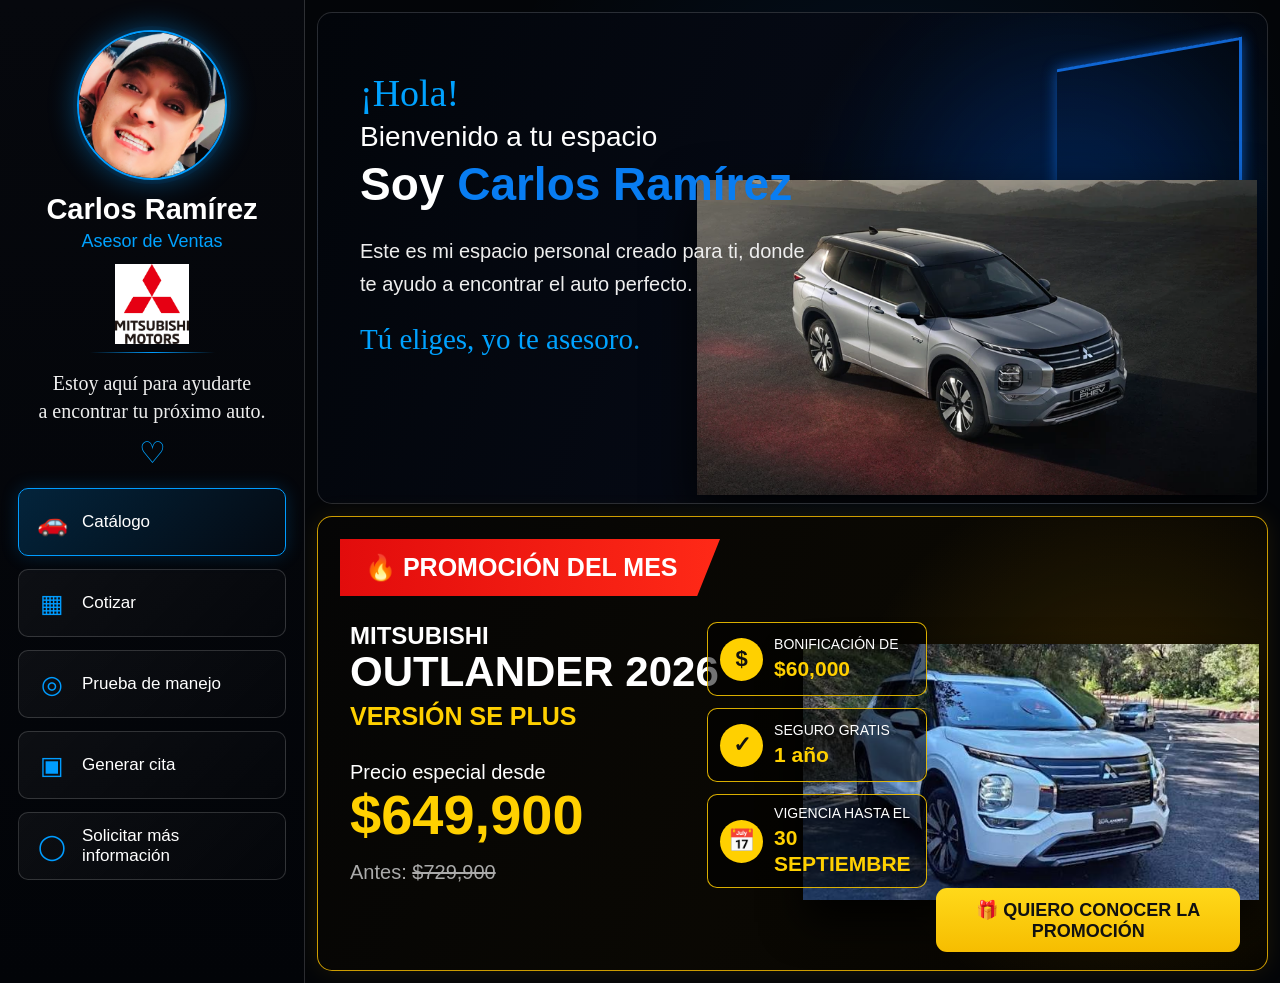
==== commit 3c49d087: "Create index.html" ====
--- a/index.html
+++ b/index.html
@@ -3,111 +3,155 @@
 <head>
 <meta charset="UTF-8">
 <meta name="viewport" content="width=device-width, initial-scale=1.0">
-<title>Espacio Personal | Mitsubishi Motors</title>
+
+<title>Carlos Ramírez | Mitsubishi Motors</title>
 
 <style>
+
+/* =====================================================
+   CONFIGURACIÓN GENERAL
+===================================================== */
+
 *{
     box-sizing:border-box;
     margin:0;
     padding:0;
 }
 
-html,body{
+html,
+body{
     width:100%;
     min-height:100%;
-    font-family:Arial,Helvetica,sans-serif;
-    background:#05070c;
-    color:#fff;
+    background:#030508;
+    color:#ffffff;
+    font-family:Arial, Helvetica, sans-serif;
 }
 
 body{
-    overflow-x:hidden;
+    overflow-x:auto;
 }
 
 button{
-    font-family:inherit;
-}
+    font-family:Arial, Helvetica, sans-serif;
+}
+
+
+/* =====================================================
+   ESTRUCTURA PRINCIPAL
+===================================================== */
 
 .pagina{
     width:100%;
     min-height:100vh;
+
     display:flex;
+
     background:
         radial-gradient(
-            circle at 80% 20%,
-            rgba(0,110,255,.10),
+            circle at 70% 20%,
+            rgba(0,120,255,.10),
             transparent 35%
         ),
-        #05070c;
-}
-
-/* =========================
+        #030508;
+}
+
+
+/* =====================================================
    MENÚ IZQUIERDO
-========================= */
+===================================================== */
 
 .sidebar{
     width:305px;
     min-width:305px;
     min-height:100vh;
-    padding:32px 18px 22px;
+
+    padding:30px 18px 20px;
 
     display:flex;
     flex-direction:column;
     align-items:center;
 
-    background:linear-gradient(
-        180deg,
-        #07090e 0%,
-        #05070b 100%
-    );
-
-    border-right:1px solid rgba(255,255,255,.14);
+    background:
+        linear-gradient(
+            180deg,
+            #06080d 0%,
+            #020408 100%
+        );
+
+    border-right:
+        1px solid rgba(255,255,255,.16);
 
     position:sticky;
     top:0;
+
     z-index:20;
 }
 
+
+/* FOTO */
+
 .foto-vendedor{
-    width:154px;
-    height:154px;
+    width:150px;
+    height:150px;
+
     border-radius:50%;
+
     object-fit:cover;
 
-    border:2px solid #009cff;
+    border:
+        2px solid #009cff;
 
     box-shadow:
-        0 0 0 5px rgba(0,156,255,.06),
-        0 0 25px rgba(0,156,255,.35);
-
-    margin-bottom:15px;
-}
+        0 0 0 4px rgba(0,156,255,.06),
+        0 0 28px rgba(0,156,255,.45);
+
+    margin-bottom:14px;
+}
+
+
+/* NOMBRE */
 
 .nombre-vendedor{
     text-align:center;
+
     font-size:29px;
+    font-weight:900;
+
     line-height:1.05;
-    font-weight:900;
+
     margin-bottom:7px;
 }
 
+
+/* PUESTO */
+
 .puesto-vendedor{
-    color:#009cff;
+    color:#00a2ff;
+
     font-size:18px;
-    text-align:center;
-    margin-bottom:15px;
-}
+
+    margin-bottom:12px;
+}
+
+
+/* LOGO */
 
 .logo-agencia{
     width:125px;
-    height:82px;
+    height:80px;
+
     object-fit:contain;
-    margin-bottom:13px;
-}
-
-.decoracion{
+
+    margin-bottom:8px;
+}
+
+
+/* LÍNEA */
+
+.linea{
     width:125px;
     height:1px;
+
     background:
         linear-gradient(
             90deg,
@@ -116,11 +160,13 @@
             transparent
         );
 
-    margin-bottom:18px;
-}
-
-.frase-vendedor{
-    max-width:245px;
+    margin-bottom:16px;
+}
+
+
+/* FRASE */
+
+.frase{
     text-align:center;
 
     font-family:
@@ -128,50 +174,68 @@
         "Segoe Script",
         cursive;
 
-    font-size:21px;
-    line-height:1.35;
-    color:#eee;
-
-    margin-bottom:14px;
-}
+    font-size:20px;
+
+    line-height:1.4;
+
+    color:#eeeeee;
+
+    margin-bottom:10px;
+}
+
+
+/* CORAZÓN */
 
 .corazon{
-    color:#009cff;
-    font-size:29px;
+    color:#00a2ff;
+
+    font-size:30px;
+
     margin-bottom:18px;
 }
+
+
+/* =====================================================
+   MENÚ
+===================================================== */
 
 .menu{
     width:100%;
+
     display:flex;
     flex-direction:column;
-    gap:14px;
+
+    gap:13px;
 }
 
 .boton-menu{
     width:100%;
+
     min-height:68px;
 
-    padding:12px 18px;
+    padding:12px 17px;
 
     display:flex;
     align-items:center;
-    gap:15px;
-
-    border-radius:10px;
-
-    border:1px solid rgba(255,255,255,.16);
+
+    gap:14px;
+
+    color:#ffffff;
 
     background:
         linear-gradient(
             135deg,
             rgba(255,255,255,.045),
-            rgba(255,255,255,.015)
+            rgba(255,255,255,.012)
         );
 
-    color:#fff;
+    border:
+        1px solid rgba(255,255,255,.16);
+
+    border-radius:10px;
 
     cursor:pointer;
+
     text-align:left;
 
     transition:.2s;
@@ -179,96 +243,110 @@
 
 .boton-menu:hover,
 .boton-menu.activo{
-    transform:translateY(-2px);
 
     border-color:#009cff;
 
     background:
         linear-gradient(
             135deg,
-            rgba(0,156,255,.18),
-            rgba(0,80,160,.05)
+            rgba(0,156,255,.20),
+            rgba(0,70,140,.06)
         );
 
     box-shadow:
-        0 0 20px rgba(0,156,255,.18);
+        0 0 18px rgba(0,156,255,.20);
 }
 
 .icono-menu{
     width:32px;
-    height:32px;
-
-    flex-shrink:0;
-
-    display:flex;
-    align-items:center;
-    justify-content:center;
+    min-width:32px;
+
+    text-align:center;
+
+    font-size:25px;
 
     color:#009cff;
-
-    font-size:27px;
 }
 
 .texto-menu{
     font-size:17px;
-    font-weight:500;
-}
-
-/* =========================
-   CONTENIDO
-========================= */
+}
+
+
+/* =====================================================
+   CONTENIDO DERECHO
+===================================================== */
 
 .contenido{
-    width:calc(100% - 305px);
-    min-height:100vh;
+    flex:1;
+
+    min-width:0;
+
     padding:12px;
 }
 
-/* =========================
+
+/* =====================================================
    BIENVENIDA
-========================= */
+===================================================== */
 
 .bienvenida{
+
     width:100%;
+
     min-height:492px;
 
     position:relative;
+
     overflow:hidden;
 
-    border:1px solid rgba(255,255,255,.15);
+    border:
+        1px solid rgba(255,255,255,.15);
+
     border-radius:15px;
 
     background:
+
         radial-gradient(
-            circle at 80% 50%,
-            rgba(0,100,255,.17),
-            transparent 35%
+            circle at 80% 45%,
+            rgba(0,110,255,.18),
+            transparent 36%
         ),
+
         linear-gradient(
             110deg,
-            #02050b 0%,
+            #02050a 0%,
             #050913 45%,
-            #02050b 100%
+            #02050a 100%
         );
 }
 
-.luz-azul{
+
+/* LUZ */
+
+.luz{
+
     position:absolute;
 
-    width:280px;
-    height:280px;
+    width:300px;
+    height:300px;
+
+    right:5%;
+    top:10%;
 
     border-radius:50%;
 
-    right:8%;
-    top:10%;
-
-    background:rgba(0,110,255,.10);
-
-    filter:blur(45px);
-}
-
-.linea-luz{
+    background:
+        rgba(0,100,255,.10);
+
+    filter:blur(55px);
+}
+
+
+/* MARCO AZUL */
+
+.marco{
+
     position:absolute;
 
     right:25px;
@@ -277,68 +355,83 @@
     width:185px;
     height:385px;
 
-    border:3px solid #147cff;
+    border:
+        3px solid #147cff;
+
     border-left:none;
 
     transform:skewY(-10deg);
 
     box-shadow:
-        0 0 14px rgba(20,124,255,.75),
-        inset 0 0 15px rgba(20,124,255,.12);
+        0 0 15px rgba(20,124,255,.75);
 
     opacity:.8;
 }
 
-.bienvenida-texto{
+
+/* TEXTO */
+
+.texto-bienvenida{
+
     position:absolute;
 
-    left:45px;
-    top:62px;
-
-    width:46%;
-
-    z-index:4;
-}
-
-.saludo{
+    left:42px;
+    top:58px;
+
+    width:47%;
+
+    z-index:5;
+}
+
+.hola{
+
     font-family:
         "Brush Script MT",
         "Segoe Script",
         cursive;
 
     font-size:38px;
-    color:#009cff;
+
+    color:#00a2ff;
+
+    margin-bottom:6px;
+}
+
+.bienvenido{
+
+    font-size:28px;
 
     margin-bottom:7px;
 }
 
-.bienvenida-pequena{
-    font-size:28px;
-    margin-bottom:8px;
-}
-
-.bienvenida-nombre{
+.soy{
+
     font-size:46px;
+
+    font-weight:900;
+
     line-height:1.05;
-    font-weight:900;
-}
-
-.bienvenida-nombre span{
+}
+
+.soy span{
     color:#087df2;
 }
 
 .descripcion{
+
     margin-top:27px;
 
     max-width:520px;
 
     font-size:20px;
-    line-height:1.7;
-
-    color:#eee;
+
+    line-height:1.65;
+
+    color:#eeeeee;
 }
 
 .frase-final{
+
     margin-top:22px;
 
     font-family:
@@ -346,33 +439,40 @@
         "Segoe Script",
         cursive;
 
-    color:#009cff;
+    color:#00a2ff;
 
     font-size:29px;
 }
 
-.vehiculo-principal{
+
+/* AUTO PRINCIPAL */
+
+.auto-principal{
+
     position:absolute;
 
-    width:58%;
+    right:10px;
+    bottom:8px;
+
+    width:59%;
+
     max-width:760px;
 
-    right:20px;
-    bottom:12px;
-
-    z-index:3;
+    z-index:4;
 
     filter:
         drop-shadow(
-            0 20px 25px rgba(0,0,0,.7)
+            0 20px 25px rgba(0,0,0,.8)
         );
 }
 
-/* =========================
+
+/* =====================================================
    PROMOCIÓN
-========================= */
+===================================================== */
 
 .promocion{
+
     width:100%;
 
     min-height:455px;
@@ -380,70 +480,44 @@
     margin-top:12px;
 
     position:relative;
+
     overflow:hidden;
 
     border-radius:15px;
 
-    border:1px solid rgba(255,195,0,.65);
+    border:
+        1px solid rgba(255,195,0,.80);
 
     background:
+
         radial-gradient(
             circle at 85% 50%,
-            rgba(255,176,0,.15),
-            transparent 32%
+            rgba(255,180,0,.17),
+            transparent 33%
         ),
+
         linear-gradient(
             115deg,
             #050505 0%,
-            #0a0905 48%,
-            #080602 100%
+            #0a0803 50%,
+            #070501 100%
         );
 
     box-shadow:
-        0 0 25px rgba(255,188,0,.08);
-}
-
-.destello{
+        0 0 25px rgba(255,190,0,.10);
+}
+
+
+/* ETIQUETA */
+
+.etiqueta{
+
     position:absolute;
 
-    width:5px;
-    height:5px;
-
-    background:#ffd21a;
-
-    transform:rotate(45deg);
-
-    box-shadow:
-        0 0 8px rgba(255,200,0,.9);
-}
-
-.d1{
-    top:55px;
-    right:30%;
-}
-
-.d2{
-    top:115px;
-    right:22%;
-}
-
-.d3{
-    top:80px;
-    right:12%;
-}
-
-.d4{
-    top:180px;
-    right:30%;
-}
-
-.etiqueta-promocion{
-    position:absolute;
-
+    left:22px;
     top:22px;
-    left:22px;
-
-    min-width:385px;
+
+    min-width:380px;
 
     padding:14px 25px;
 
@@ -451,13 +525,14 @@
         linear-gradient(
             90deg,
             #e20c0c,
-            #ff2a18
+            #ff2917
         );
 
-    color:#fff;
-
     font-size:25px;
+
     font-weight:900;
+
+    z-index:8;
 
     clip-path:
         polygon(
@@ -466,109 +541,138 @@
             94% 100%,
             0 100%
         );
-
-    z-index:5;
-}
-
-.promocion-texto{
+}
+
+
+/* TEXTO PROMOCIÓN */
+
+.texto-promocion{
+
     position:absolute;
 
     left:32px;
     top:105px;
 
-    width:43%;
-
-    z-index:4;
-}
-
-.marca-promo{
+    width:39%;
+
+    z-index:6;
+}
+
+.marca{
+
     font-size:24px;
-    font-weight:800;
-}
-
-.modelo-promo{
+
+    font-weight:900;
+}
+
+.modelo{
+
     font-size:42px;
+
     font-weight:900;
+
     line-height:1.05;
 }
 
-.version-promo{
+.version{
+
     margin-top:8px;
 
-    color:#ffd400;
+    color:#ffd000;
 
     font-size:25px;
+
     font-weight:900;
 }
 
 .precio-label{
+
     margin-top:30px;
+
     font-size:20px;
 }
 
 .precio{
-    margin-top:2px;
+
+    color:#ffd000;
 
     font-size:56px;
+
     line-height:1;
 
     font-weight:900;
 
-    color:#ffd000;
+    margin-top:3px;
 }
 
 .precio-anterior{
+
     margin-top:18px;
 
+    color:#aaa;
+
     font-size:20px;
-
-    color:#a9a9a9;
 }
 
 .precio-anterior span{
+
     text-decoration:line-through;
 }
 
+
+/* =====================================================
+   BENEFICIOS
+===================================================== */
+
 .beneficios{
+
     position:absolute;
 
-    left:44%;
+    left:41%;
+
     top:105px;
 
     width:220px;
 
     display:flex;
+
     flex-direction:column;
 
     gap:12px;
 
-    z-index:5;
+    z-index:7;
 }
 
 .beneficio{
+
     min-height:74px;
 
-    padding:11px 13px;
+    padding:10px 12px;
 
     display:flex;
+
     align-items:center;
 
-    gap:12px;
-
-    border:1px solid rgba(255,205,0,.8);
+    gap:11px;
+
+    border:
+        1px solid rgba(255,205,0,.85);
 
     border-radius:10px;
 
-    background:rgba(0,0,0,.48);
-}
-
-.beneficio-icono{
-    width:42px;
-    height:42px;
-
-    flex-shrink:0;
+    background:
+        rgba(0,0,0,.55);
+}
+
+.icono-beneficio{
+
+    width:43px;
+    height:43px;
+
+    min-width:43px;
 
     display:flex;
+
     align-items:center;
     justify-content:center;
 
@@ -579,15 +683,19 @@
     color:#111;
 
     font-size:22px;
+
     font-weight:900;
 }
 
-.beneficio-texto{
+.texto-beneficio{
+
     font-size:14px;
+
     line-height:1.25;
 }
 
-.beneficio-texto strong{
+.texto-beneficio strong{
+
     display:block;
 
     color:#ffd000;
@@ -597,31 +705,43 @@
     margin-top:2px;
 }
 
+
+/* AUTO PROMOCIÓN */
+
 .auto-promocion{
+
     position:absolute;
 
+    right:8px;
+
+    bottom:70px;
+
     width:48%;
+
     max-width:620px;
 
-    right:8px;
-    bottom:72px;
-
-    z-index:3;
+    z-index:5;
 
     filter:
         drop-shadow(
-            0 22px 20px rgba(0,0,0,.8)
+            0 22px 20px rgba(0,0,0,.85)
         );
 }
 
+
+/* BOTÓN */
+
 .boton-promocion{
+
     position:absolute;
 
     right:27px;
+
     bottom:18px;
 
     width:32%;
-    min-height:65px;
+
+    min-height:64px;
 
     border:none;
 
@@ -642,23 +762,24 @@
 
     cursor:pointer;
 
-    z-index:7;
-}
-
-/* =========================
-   SECCIONES FUTURAS
-========================= */
-
-.seccion-futura{
+    z-index:10;
+}
+
+
+/* =====================================================
+   SECCIONES TEMPORALES
+===================================================== */
+
+.seccion{
+
     display:none;
 
     min-height:500px;
 
     padding:60px 30px;
 
-    margin-top:0;
-
-    border:1px solid rgba(255,255,255,.12);
+    border:
+        1px solid rgba(255,255,255,.15);
 
     border-radius:15px;
 
@@ -672,326 +793,396 @@
     text-align:center;
 }
 
-.seccion-futura h2{
+.seccion h2{
+
     font-size:38px;
+
     margin-bottom:15px;
 }
 
-.seccion-futura p{
+.seccion p{
+
     color:#bfc4cc;
+
     font-size:18px;
 }
 
-/* =========================
-   TABLET
-========================= */
-
-@media(max-width:1100px){
+
+/* =====================================================
+   IMPORTANTE:
+   CELULAR
+===================================================== */
+
+/*
+   NO convertimos el menú en un bloque superior.
+
+   La composición sigue siendo:
+
+   MENÚ | CONTENIDO
+
+   exactamente como el boceto.
+*/
+
+@media(max-width:800px){
+
+    .pagina{
+
+        display:flex;
+
+        width:100%;
+
+        min-width:720px;
+    }
 
     .sidebar{
-        width:260px;
-        min-width:260px;
+
+        width:180px;
+
+        min-width:180px;
+
+        min-height:100vh;
+
+        padding:18px 10px;
+    }
+
+    .foto-vendedor{
+
+        width:88px;
+        height:88px;
+
+        margin-bottom:8px;
+    }
+
+    .nombre-vendedor{
+
+        font-size:18px;
+    }
+
+    .puesto-vendedor{
+
+        font-size:13px;
+
+        margin-bottom:7px;
+    }
+
+    .logo-agencia{
+
+        width:85px;
+        height:58px;
+    }
+
+    .linea{
+
+        width:80px;
+
+        margin-bottom:10px;
+    }
+
+    .frase{
+
+        font-size:14px;
+
+        margin-bottom:5px;
+    }
+
+    .corazon{
+
+        font-size:22px;
+
+        margin-bottom:10px;
+    }
+
+    .menu{
+
+        gap:7px;
+    }
+
+    .boton-menu{
+
+        min-height:47px;
+
+        padding:7px 8px;
+
+        gap:7px;
+    }
+
+    .icono-menu{
+
+        width:24px;
+        min-width:24px;
+
+        font-size:18px;
+    }
+
+    .texto-menu{
+
+        font-size:11px;
     }
 
     .contenido{
-        width:calc(100% - 260px);
-    }
-
-    .nombre-vendedor{
-        font-size:25px;
-    }
-
-    .bienvenida-texto{
-        left:30px;
-        width:50%;
-    }
-
-    .bienvenida-nombre{
+
+        width:calc(100% - 180px);
+
+        min-width:540px;
+
+        padding:8px;
+    }
+
+    .bienvenida{
+
+        min-height:390px;
+
+        border-radius:11px;
+    }
+
+    .texto-bienvenida{
+
+        left:25px;
+
+        top:42px;
+
+        width:48%;
+    }
+
+    .hola{
+
+        font-size:28px;
+    }
+
+    .bienvenido{
+
+        font-size:19px;
+    }
+
+    .soy{
+
+        font-size:30px;
+    }
+
+    .descripcion{
+
+        margin-top:17px;
+
+        font-size:14px;
+
+        line-height:1.5;
+    }
+
+    .frase-final{
+
+        margin-top:14px;
+
+        font-size:21px;
+    }
+
+    .auto-principal{
+
+        width:59%;
+
+        right:4px;
+
+        bottom:8px;
+    }
+
+    .marco{
+
+        width:125px;
+
+        height:300px;
+
+        right:12px;
+
+        top:30px;
+    }
+
+    .promocion{
+
+        min-height:360px;
+
+        margin-top:8px;
+    }
+
+    .etiqueta{
+
+        left:14px;
+
+        top:14px;
+
+        min-width:270px;
+
+        padding:10px 16px;
+
+        font-size:17px;
+    }
+
+    .texto-promocion{
+
+        left:22px;
+
+        top:72px;
+
+        width:39%;
+    }
+
+    .marca{
+
+        font-size:16px;
+    }
+
+    .modelo{
+
+        font-size:28px;
+    }
+
+    .version{
+
+        font-size:17px;
+    }
+
+    .precio-label{
+
+        margin-top:18px;
+
+        font-size:14px;
+    }
+
+    .precio{
+
         font-size:38px;
     }
 
-    .descripcion{
-        font-size:17px;
-    }
-
-    .promocion-texto{
-        width:42%;
-    }
-
-    .modelo-promo{
-        font-size:34px;
-    }
-
-    .precio{
-        font-size:45px;
+    .precio-anterior{
+
+        margin-top:10px;
+
+        font-size:14px;
     }
 
     .beneficios{
-        left:43%;
-        width:190px;
-    }
-}
-
-/* =========================
-   CELULAR
-========================= */
-
-@media(max-width:800px){
+
+        left:41%;
+
+        top:72px;
+
+        width:145px;
+
+        gap:7px;
+    }
+
+    .beneficio{
+
+        min-height:55px;
+
+        padding:6px;
+
+        gap:6px;
+    }
+
+    .icono-beneficio{
+
+        width:29px;
+        height:29px;
+
+        min-width:29px;
+
+        font-size:14px;
+    }
+
+    .texto-beneficio{
+
+        font-size:9px;
+    }
+
+    .texto-beneficio strong{
+
+        font-size:13px;
+    }
+
+    .auto-promocion{
+
+        width:48%;
+
+        right:4px;
+
+        bottom:48px;
+    }
+
+    .boton-promocion{
+
+        right:10px;
+
+        bottom:10px;
+
+        width:30%;
+
+        min-height:44px;
+
+        font-size:11px;
+    }
+}
+
+
+/* =====================================================
+   PANTALLAS MUY PEQUEÑAS
+===================================================== */
+
+@media(max-width:400px){
 
     .pagina{
-        display:block;
+
+        min-width:680px;
     }
 
     .sidebar{
-        width:100%;
-        min-width:100%;
-        min-height:auto;
-
-        padding:14px;
-
-        position:relative;
-
-        border-right:none;
-
-        border-bottom:
-            1px solid rgba(255,255,255,.14);
-    }
-
-    .foto-vendedor{
-        width:92px;
-        height:92px;
-    }
-
-    .nombre-vendedor{
-        font-size:23px;
-    }
-
-    .puesto-vendedor{
-        font-size:15px;
-        margin-bottom:8px;
-    }
-
-    .logo-agencia{
-        width:105px;
-        height:58px;
-        margin-bottom:5px;
-    }
-
-    .decoracion,
-    .frase-vendedor,
-    .corazon{
-        display:none;
-    }
-
-    .menu{
-        display:grid;
-
-        grid-template-columns:
-            repeat(2,1fr);
-
-        gap:8px;
-    }
-
-    .boton-menu{
-        min-height:55px;
-        padding:9px;
+
+        width:165px;
+
+        min-width:165px;
+    }
+
+    .contenido{
+
+        min-width:515px;
     }
 
     .texto-menu{
-        font-size:14px;
-    }
-
-    .icono-menu{
-        width:25px;
-        font-size:23px;
-    }
-
-    .contenido{
-        width:100%;
-        padding:8px;
-    }
-
-    .bienvenida{
-        min-height:620px;
-    }
-
-    .bienvenida-texto{
-        position:relative;
-
-        left:auto;
-        top:auto;
-
-        width:100%;
-
-        padding:35px 22px 0;
-
-        text-align:center;
-    }
-
-    .saludo{
-        font-size:31px;
-    }
-
-    .bienvenida-pequena{
-        font-size:21px;
-    }
-
-    .bienvenida-nombre{
-        font-size:34px;
-    }
-
-    .descripcion{
-        margin:20px auto 0;
-
-        font-size:16px;
-
-        max-width:450px;
-    }
-
-    .frase-final{
-        font-size:25px;
-    }
-
-    .vehiculo-principal{
-        width:90%;
-
-        right:5%;
-        bottom:30px;
-    }
-
-    .linea-luz{
-        opacity:.35;
-    }
-
-    .promocion{
-        min-height:720px;
-    }
-
-    .etiqueta-promocion{
-        min-width:auto;
-
-        width:calc(100% - 30px);
-
-        left:15px;
-
-        font-size:20px;
-    }
-
-    .promocion-texto{
-        position:relative;
-
-        left:auto;
-        top:auto;
-
-        width:100%;
-
-        padding:95px 20px 0;
-
-        text-align:center;
-    }
-
-    .modelo-promo{
-        font-size:32px;
-    }
-
-    .version-promo{
-        font-size:20px;
-    }
-
-    .precio{
-        font-size:45px;
-    }
-
-    .beneficios{
-        position:relative;
-
-        left:auto;
-        top:auto;
-
-        width:calc(100% - 40px);
-
-        margin:20px auto 0;
-    }
-
-    .auto-promocion{
-        width:85%;
-
-        right:7.5%;
-
-        bottom:85px;
-    }
-
-    .boton-promocion{
-        width:calc(100% - 30px);
-
-        right:15px;
-
-        bottom:15px;
-    }
-}
-
-@media(max-width:450px){
-
-    .menu{
-        grid-template-columns:
-            repeat(2,1fr);
-    }
-
-    .boton-menu{
-        gap:8px;
-        padding:8px;
-    }
-
-    .bienvenida{
-        min-height:570px;
-    }
-
-    .bienvenida-nombre{
-        font-size:29px;
-    }
-
-    .descripcion{
-        font-size:15px;
-    }
-
-    .promocion{
-        min-height:680px;
-    }
-
-    .precio{
-        font-size:38px;
-    }
-
-    .auto-promocion{
-        bottom:85px;
-    }
-}
+
+        font-size:10px;
+    }
+}
+
 </style>
 </head>
 
+
 <body>
 
 <div class="pagina">
 
-<!-- =========================
-     MENÚ
-========================= -->
+
+<!-- ==================================================
+     MENÚ DEL VENDEDOR
+================================================== -->
 
 <aside class="sidebar">
+
 
     <img
         class="foto-vendedor"
         src="IMG_6718.jpeg"
-        alt="Foto del vendedor"
+        alt="Carlos Ramírez"
     >
+
 
     <h1 class="nombre-vendedor">
         Carlos Ramírez
     </h1>
 
+
     <div class="puesto-vendedor">
         Asesor de Ventas
     </div>
+
 
     <img
         class="logo-agencia"
@@ -999,234 +1190,324 @@
         alt="Mitsubishi Motors"
     >
 
-    <div class="decoracion"></div>
-
-    <div class="frase-vendedor">
+
+    <div class="linea"></div>
+
+
+    <div class="frase">
+
         Estoy aquí para ayudarte<br>
         a encontrar tu próximo auto.
+
     </div>
+
 
     <div class="corazon">
         ♡
     </div>
 
+
     <nav class="menu">
+
 
         <button
             class="boton-menu activo"
-            onclick="mostrarSeccion('bienvenida')"
+            onclick="mostrar('inicio')"
         >
-            <span class="icono-menu">🚗</span>
+
+            <span class="icono-menu">
+                🚗
+            </span>
+
             <span class="texto-menu">
                 Catálogo
             </span>
+
         </button>
+
 
         <button
             class="boton-menu"
-            onclick="mostrarSeccion('cotizador')"
+            onclick="mostrar('cotizar')"
         >
-            <span class="icono-menu">▦</span>
+
+            <span class="icono-menu">
+                ▦
+            </span>
+
             <span class="texto-menu">
                 Cotizar
             </span>
+
         </button>
+
 
         <button
             class="boton-menu"
-            onclick="mostrarSeccion('prueba')"
+            onclick="mostrar('prueba')"
         >
-            <span class="icono-menu">◎</span>
+
+            <span class="icono-menu">
+                ◎
+            </span>
+
             <span class="texto-menu">
                 Prueba de manejo
             </span>
+
         </button>
+
 
         <button
             class="boton-menu"
-            onclick="mostrarSeccion('cita')"
+            onclick="mostrar('cita')"
         >
-            <span class="icono-menu">▣</span>
+
+            <span class="icono-menu">
+                ▣
+            </span>
+
             <span class="texto-menu">
                 Generar cita
             </span>
+
         </button>
+
 
         <button
             class="boton-menu"
-            onclick="mostrarSeccion('informacion')"
+            onclick="mostrar('informacion')"
         >
-            <span class="icono-menu">◯</span>
+
+            <span class="icono-menu">
+                ◯
+            </span>
+
             <span class="texto-menu">
                 Solicitar más información
             </span>
+
         </button>
 
+
     </nav>
 
 </aside>
 
 
-<!-- =========================
+
+<!-- ==================================================
      CONTENIDO
-========================= -->
+================================================== -->
 
 <main class="contenido">
 
 
-<!-- BIENVENIDA -->
+<!-- ==================================================
+     BIENVENIDA
+================================================== -->
 
 <section
-    id="seccion-bienvenida"
+    id="inicio"
     class="bienvenida"
 >
 
-    <div class="luz-azul"></div>
-
-    <div class="linea-luz"></div>
-
-    <div class="bienvenida-texto">
-
-        <div class="saludo">
+
+    <div class="luz"></div>
+
+
+    <div class="marco"></div>
+
+
+    <div class="texto-bienvenida">
+
+
+        <div class="hola">
             ¡Hola!
         </div>
 
-        <div class="bienvenida-pequena">
+
+        <div class="bienvenido">
             Bienvenido a tu espacio
         </div>
 
-        <div class="bienvenida-nombre">
+
+        <div class="soy">
+
             Soy
             <span>
                 Carlos Ramírez
             </span>
+
         </div>
 
+
         <div class="descripcion">
+
             Este es mi espacio personal creado para ti,
             donde te ayudo a encontrar el auto perfecto.
+
         </div>
 
+
         <div class="frase-final">
+
             Tú eliges, yo te asesoro.
+
         </div>
 
+
     </div>
 
 
     <img
-        class="vehiculo-principal"
+        class="auto-principal"
         src="IMG_6715.webp"
         alt="Mitsubishi Outlander"
     >
 
+
 </section>
 
 
-<!-- PROMOCIÓN -->
+
+<!-- ==================================================
+     PROMOCIÓN DEL MES
+================================================== -->
 
 <section
+    id="promocion"
     class="promocion"
-    id="promocion"
 >
 
-    <div class="destello d1"></div>
-    <div class="destello d2"></div>
-    <div class="destello d3"></div>
-    <div class="destello d4"></div>
-
-
-    <div class="etiqueta-promocion">
+
+    <div class="etiqueta">
+
         🔥 PROMOCIÓN DEL MES
+
     </div>
 
 
-    <div class="promocion-texto">
-
-        <div class="marca-promo">
+    <div class="texto-promocion">
+
+
+        <div class="marca">
             MITSUBISHI
         </div>
 
-        <div class="modelo-promo">
+
+        <div class="modelo">
             OUTLANDER 2026
         </div>
 
-        <div class="version-promo">
+
+        <div class="version">
             VERSIÓN SE PLUS
         </div>
+
 
         <div class="precio-label">
             Precio especial desde
         </div>
 
+
         <div class="precio">
             $649,900
         </div>
 
+
         <div class="precio-anterior">
+
             Antes:
             <span>
                 $729,900
             </span>
+
         </div>
 
+
     </div>
 
 
+
+    <!-- BENEFICIOS -->
+
     <div class="beneficios">
 
+
         <div class="beneficio">
 
-            <div class="beneficio-icono">
+
+            <div class="icono-beneficio">
                 $
             </div>
 
-            <div class="beneficio-texto">
+
+            <div class="texto-beneficio">
+
                 BONIFICACIÓN DE
 
                 <strong>
                     $60,000
                 </strong>
+
             </div>
 
+
         </div>
 
 
+
         <div class="beneficio">
 
-            <div class="beneficio-icono">
+
+            <div class="icono-beneficio">
                 ✓
             </div>
 
-            <div class="beneficio-texto">
+
+            <div class="texto-beneficio">
+
                 SEGURO GRATIS
 
                 <strong>
                     1 año
                 </strong>
+
             </div>
 
+
         </div>
 
 
+
         <div class="beneficio">
 
-            <div class="beneficio-icono">
+
+            <div class="icono-beneficio">
                 📅
             </div>
 
-            <div class="beneficio-texto">
+
+            <div class="texto-beneficio">
+
                 VIGENCIA HASTA EL
 
                 <strong>
                     30 SEPTIEMBRE
                 </strong>
+
             </div>
 
+
         </div>
 
+
     </div>
 
+
+
+    <!-- AUTO DE PROMOCIÓN -->
 
     <img
         class="auto-promocion"
@@ -1235,25 +1516,33 @@
     >
 
 
+    <!-- BOTÓN -->
+
     <button
         class="boton-promocion"
-        onclick="solicitarPromocion()"
+        onclick="promocion()"
     >
+
         🎁 QUIERO CONOCER LA PROMOCIÓN
+
     </button>
 
+
 </section>
 
 
-<!-- COTIZADOR -->
+
+<!-- ==================================================
+     COTIZAR
+================================================== -->
 
 <section
-    id="seccion-cotizador"
-    class="seccion-futura"
+    id="cotizar"
+    class="seccion"
 >
 
     <h2>
-        Cotizar
+        Cotización rápida
     </h2>
 
     <p>
@@ -1263,30 +1552,36 @@
 </section>
 
 
-<!-- PRUEBA DE MANEJO -->
+
+<!-- ==================================================
+     PRUEBA DE MANEJO
+================================================== -->
 
 <section
-    id="seccion-prueba"
-    class="seccion-futura"
+    id="prueba"
+    class="seccion"
 >
 
     <h2>
-        Prueba de manejo
+        Solicita prueba de manejo
     </h2>
 
     <p>
-        Aquí construiremos la solicitud
-        de prueba de manejo.
+        Aquí construiremos el calendario
+        para elegir fecha, hora y modelo.
     </p>
 
 </section>
 
 
-<!-- CITA -->
+
+<!-- ==================================================
+     CITA
+================================================== -->
 
 <section
-    id="seccion-cita"
-    class="seccion-futura"
+    id="cita"
+    class="seccion"
 >
 
     <h2>
@@ -1294,27 +1589,29 @@
     </h2>
 
     <p>
-        Aquí construiremos el calendario
-        y sistema de citas.
+        Aquí construiremos el sistema de citas.
     </p>
 
 </section>
 
 
-<!-- INFORMACIÓN -->
+
+<!-- ==================================================
+     INFORMACIÓN
+================================================== -->
 
 <section
-    id="seccion-informacion"
-    class="seccion-futura"
+    id="informacion"
+    class="seccion"
 >
 
     <h2>
-        Solicitar información
+        Solicitar más información
     </h2>
 
     <p>
-        Aquí construiremos el sistema
-        de contacto.
+        Aquí construiremos las opciones
+        de WhatsApp y llamada.
     </p>
 
 </section>
@@ -1325,42 +1622,49 @@
 </div>
 
 
+
 <script>
 
-function mostrarSeccion(nombre){
+/* =====================================================
+   NAVEGACIÓN
+===================================================== */
+
+function mostrar(id){
 
     const secciones =
-        document.querySelectorAll(
-            ".seccion-futura"
-        );
+        document.querySelectorAll(".seccion");
+
 
     secciones.forEach(
-        s => s.style.display = "none"
+        function(seccion){
+
+            seccion.style.display = "none";
+
+        }
     );
 
 
     const bienvenida =
-        document.getElementById(
-            "seccion-bienvenida"
-        );
+        document.getElementById("inicio");
 
     const promocion =
-        document.getElementById(
-            "promocion"
-        );
+        document.getElementById("promocion");
+
 
     const botones =
-        document.querySelectorAll(
-            ".boton-menu"
-        );
+        document.querySelectorAll(".boton-menu");
 
 
     botones.forEach(
-        b => b.classList.remove("activo")
+        function(boton){
+
+            boton.classList.remove("activo");
+
+        }
     );
 
 
-    if(nombre === "bienvenida"){
+    if(id === "inicio"){
 
         bienvenida.style.display = "block";
 
@@ -1382,35 +1686,39 @@
     promocion.style.display = "none";
 
 
-    const seleccion =
-        document.getElementById(
-            "seccion-" + nombre
-        );
-
-
-    if(seleccion){
-
-        seleccion.style.display = "block";
-
-        seleccion.scrollIntoView({
+    const seccion =
+        document.getElementById(id);
+
+
+    if(seccion){
+
+        seccion.style.display = "block";
+
+        seccion.scrollIntoView({
             behavior:"smooth",
             block:"start"
         });
-    }
-
-
-    const mapa = {
-        cotizador:1,
+
+    }
+
+
+    const posiciones = {
+
+        cotizar:1,
+
         prueba:2,
+
         cita:3,
+
         informacion:4
+
     };
 
 
-    if(mapa[nombre] !== undefined){
+    if(posiciones[id] !== undefined){
 
         botones[
-            mapa[nombre]
+            posiciones[id]
         ].classList.add("activo");
 
     }
@@ -1418,15 +1726,20 @@
 }
 
 
-function solicitarPromocion(){
+/* =====================================================
+   PROMOCIÓN
+===================================================== */
+
+function promocion(){
 
     alert(
-        "Aquí conectaremos la promoción con WhatsApp."
+        "Aquí conectaremos esta promoción con WhatsApp."
     );
 
 }
 
 </script>
+
 
 </body>
 </html>
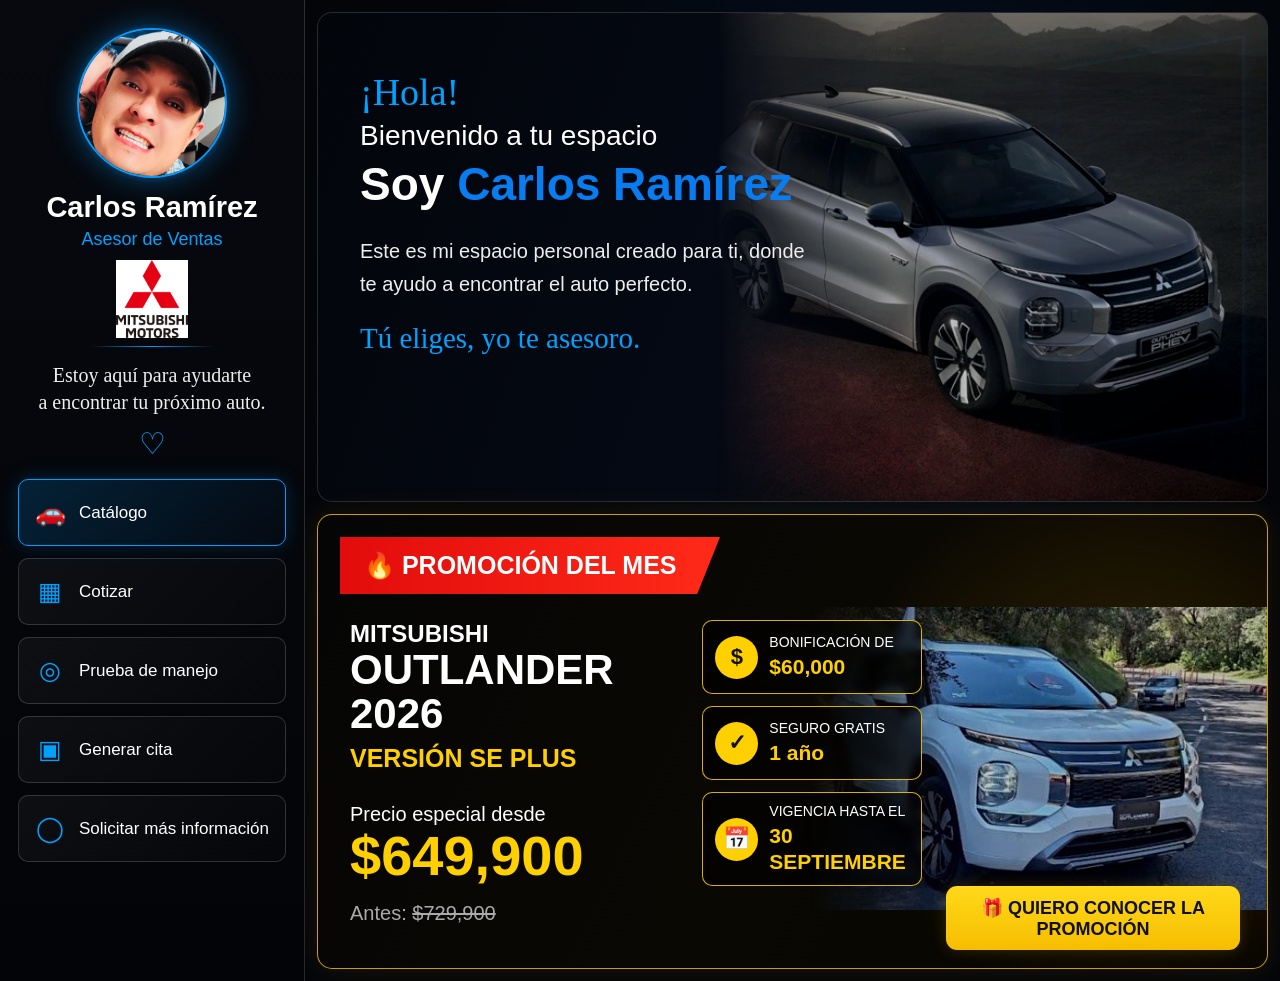
==== commit 390f0d91: "Create index.html" ====
--- a/index.html
+++ b/index.html
@@ -1,15 +1,23 @@
 <!DOCTYPE html>
 <html lang="es">
 <head>
+
 <meta charset="UTF-8">
-<meta name="viewport" content="width=device-width, initial-scale=1.0">
-
-<title>Carlos Ramírez | Mitsubishi Motors</title>
+
+<meta
+    name="viewport"
+    content="width=device-width, initial-scale=1.0"
+>
+
+<title>
+    Carlos Ramírez | Mitsubishi Motors
+</title>
+
 
 <style>
 
 /* =====================================================
-   CONFIGURACIÓN GENERAL
+   BASE
 ===================================================== */
 
 *{
@@ -22,25 +30,26 @@
 body{
     width:100%;
     min-height:100%;
-    background:#030508;
-    color:#ffffff;
-    font-family:Arial, Helvetica, sans-serif;
+    background:#030509;
+    color:white;
+    font-family:Arial,Helvetica,sans-serif;
 }
 
 body{
-    overflow-x:auto;
+    overflow-x:hidden;
 }
 
 button{
-    font-family:Arial, Helvetica, sans-serif;
+    font-family:Arial,Helvetica,sans-serif;
 }
 
 
 /* =====================================================
-   ESTRUCTURA PRINCIPAL
+   ESTRUCTURA
 ===================================================== */
 
 .pagina{
+
     width:100%;
     min-height:100vh;
 
@@ -49,10 +58,10 @@
     background:
         radial-gradient(
             circle at 70% 20%,
-            rgba(0,120,255,.10),
-            transparent 35%
+            rgba(0,110,255,.10),
+            transparent 38%
         ),
-        #030508;
+        #030509;
 }
 
 
@@ -61,11 +70,12 @@
 ===================================================== */
 
 .sidebar{
+
     width:305px;
     min-width:305px;
     min-height:100vh;
 
-    padding:30px 18px 20px;
+    padding:28px 18px 20px;
 
     display:flex;
     flex-direction:column;
@@ -74,12 +84,12 @@
     background:
         linear-gradient(
             180deg,
-            #06080d 0%,
-            #020408 100%
+            #07090e,
+            #020408
         );
 
     border-right:
-        1px solid rgba(255,255,255,.16);
+        1px solid rgba(255,255,255,.15);
 
     position:sticky;
     top:0;
@@ -91,6 +101,7 @@
 /* FOTO */
 
 .foto-vendedor{
+
     width:150px;
     height:150px;
 
@@ -103,7 +114,7 @@
 
     box-shadow:
         0 0 0 4px rgba(0,156,255,.06),
-        0 0 28px rgba(0,156,255,.45);
+        0 0 30px rgba(0,156,255,.45);
 
     margin-bottom:14px;
 }
@@ -112,13 +123,15 @@
 /* NOMBRE */
 
 .nombre-vendedor{
+
     text-align:center;
 
     font-size:29px;
+
+    line-height:1.05;
+
     font-weight:900;
 
-    line-height:1.05;
-
     margin-bottom:7px;
 }
 
@@ -126,19 +139,21 @@
 /* PUESTO */
 
 .puesto-vendedor{
+
     color:#00a2ff;
 
     font-size:18px;
 
-    margin-bottom:12px;
+    margin-bottom:10px;
 }
 
 
 /* LOGO */
 
 .logo-agencia{
+
     width:125px;
-    height:80px;
+    height:78px;
 
     object-fit:contain;
 
@@ -149,6 +164,7 @@
 /* LÍNEA */
 
 .linea{
+
     width:125px;
     height:1px;
 
@@ -160,13 +176,14 @@
             transparent
         );
 
-    margin-bottom:16px;
+    margin-bottom:15px;
 }
 
 
 /* FRASE */
 
 .frase{
+
     text-align:center;
 
     font-family:
@@ -176,7 +193,7 @@
 
     font-size:20px;
 
-    line-height:1.4;
+    line-height:1.35;
 
     color:#eeeeee;
 
@@ -187,6 +204,7 @@
 /* CORAZÓN */
 
 .corazon{
+
     color:#00a2ff;
 
     font-size:30px;
@@ -196,31 +214,37 @@
 
 
 /* =====================================================
-   MENÚ
+   BOTONES DEL MENÚ
 ===================================================== */
 
 .menu{
+
     width:100%;
 
     display:flex;
     flex-direction:column;
 
-    gap:13px;
-}
+    gap:12px;
+}
+
 
 .boton-menu{
+
     width:100%;
 
-    min-height:68px;
-
-    padding:12px 17px;
+    min-height:67px;
+
+    padding:12px 15px;
 
     display:flex;
     align-items:center;
 
-    gap:14px;
-
-    color:#ffffff;
+    gap:13px;
+
+    border-radius:10px;
+
+    border:
+        1px solid rgba(255,255,255,.16);
 
     background:
         linear-gradient(
@@ -229,17 +253,15 @@
             rgba(255,255,255,.012)
         );
 
-    border:
-        1px solid rgba(255,255,255,.16);
-
-    border-radius:10px;
+    color:#fff;
+
+    text-align:left;
 
     cursor:pointer;
 
-    text-align:left;
-
     transition:.2s;
 }
+
 
 .boton-menu:hover,
 .boton-menu.activo{
@@ -249,35 +271,45 @@
     background:
         linear-gradient(
             135deg,
-            rgba(0,156,255,.20),
-            rgba(0,70,140,.06)
+            rgba(0,156,255,.18),
+            rgba(0,70,140,.05)
         );
 
     box-shadow:
-        0 0 18px rgba(0,156,255,.20);
-}
+        0 0 20px rgba(0,156,255,.20);
+}
+
 
 .icono-menu{
+
     width:32px;
     min-width:32px;
 
-    text-align:center;
+    display:flex;
+
+    align-items:center;
+    justify-content:center;
+
+    color:#00a2ff;
 
     font-size:25px;
-
-    color:#009cff;
-}
+}
+
 
 .texto-menu{
+
     font-size:17px;
+
+    line-height:1.15;
 }
 
 
 /* =====================================================
-   CONTENIDO DERECHO
+   CONTENIDO
 ===================================================== */
 
 .contenido{
+
     flex:1;
 
     min-width:0;
@@ -294,52 +326,52 @@
 
     width:100%;
 
-    min-height:492px;
+    min-height:490px;
 
     position:relative;
 
     overflow:hidden;
 
     border:
-        1px solid rgba(255,255,255,.15);
+        1px solid rgba(255,255,255,.14);
 
     border-radius:15px;
 
     background:
 
         radial-gradient(
-            circle at 80% 45%,
-            rgba(0,110,255,.18),
-            transparent 36%
+            circle at 78% 48%,
+            rgba(0,100,255,.20),
+            transparent 35%
         ),
 
         linear-gradient(
             110deg,
             #02050a 0%,
-            #050913 45%,
+            #050914 48%,
             #02050a 100%
         );
 }
 
 
-/* LUZ */
+/* LUZ AZUL */
 
 .luz{
 
     position:absolute;
 
-    width:300px;
-    height:300px;
-
-    right:5%;
+    width:320px;
+    height:320px;
+
+    right:7%;
     top:10%;
 
     border-radius:50%;
 
     background:
-        rgba(0,100,255,.10);
-
-    filter:blur(55px);
+        rgba(0,110,255,.12);
+
+    filter:blur(60px);
 }
 
 
@@ -349,8 +381,8 @@
 
     position:absolute;
 
-    right:25px;
-    top:40px;
+    right:22px;
+    top:38px;
 
     width:185px;
     height:385px;
@@ -363,9 +395,9 @@
     transform:skewY(-10deg);
 
     box-shadow:
-        0 0 15px rgba(20,124,255,.75);
-
-    opacity:.8;
+        0 0 18px rgba(20,124,255,.75);
+
+    opacity:.75;
 }
 
 
@@ -376,12 +408,13 @@
     position:absolute;
 
     left:42px;
-    top:58px;
+    top:57px;
 
     width:47%;
 
     z-index:5;
 }
+
 
 .hola{
 
@@ -397,26 +430,31 @@
     margin-bottom:6px;
 }
 
+
 .bienvenido{
 
     font-size:28px;
 
-    margin-bottom:7px;
-}
+    margin-bottom:8px;
+}
+
 
 .soy{
 
     font-size:46px;
 
+    line-height:1.05;
+
     font-weight:900;
-
-    line-height:1.05;
-}
+}
+
 
 .soy span{
+
     color:#087df2;
 }
 
+
 .descripcion{
 
     margin-top:27px;
@@ -430,9 +468,10 @@
     color:#eeeeee;
 }
 
+
 .frase-final{
 
-    margin-top:22px;
+    margin-top:21px;
 
     font-family:
         "Brush Script MT",
@@ -445,24 +484,66 @@
 }
 
 
-/* AUTO PRINCIPAL */
+/* =====================================================
+   ZONA DEL AUTO PRINCIPAL
+===================================================== */
+
+.auto-principal-zona{
+
+    position:absolute;
+
+    right:0;
+    bottom:0;
+
+    width:58%;
+    height:100%;
+
+    display:flex;
+
+    align-items:flex-end;
+    justify-content:flex-end;
+
+    z-index:4;
+
+    overflow:hidden;
+}
+
 
 .auto-principal{
 
-    position:absolute;
-
-    right:10px;
-    bottom:8px;
-
-    width:59%;
-
-    max-width:760px;
-
-    z-index:4;
+    width:100%;
+
+    height:100%;
+
+    object-fit:cover;
+
+    object-position:center;
+
+    opacity:.92;
 
     filter:
-        drop-shadow(
-            0 20px 25px rgba(0,0,0,.8)
+        brightness(.78)
+        contrast(1.08)
+        saturate(.92);
+
+    mix-blend-mode:screen;
+
+    -webkit-mask-image:
+        linear-gradient(
+            90deg,
+            transparent 0%,
+            rgba(0,0,0,.55) 13%,
+            black 32%,
+            black 100%
+        );
+
+    mask-image:
+        linear-gradient(
+            90deg,
+            transparent 0%,
+            rgba(0,0,0,.55) 13%,
+            black 32%,
+            black 100%
         );
 }
 
@@ -491,8 +572,8 @@
     background:
 
         radial-gradient(
-            circle at 85% 50%,
-            rgba(255,180,0,.17),
+            circle at 85% 48%,
+            rgba(255,175,0,.17),
             transparent 33%
         ),
 
@@ -504,7 +585,7 @@
         );
 
     box-shadow:
-        0 0 25px rgba(255,190,0,.10);
+        0 0 30px rgba(255,190,0,.10);
 }
 
 
@@ -514,25 +595,25 @@
 
     position:absolute;
 
+    top:22px;
     left:22px;
-    top:22px;
 
     min-width:380px;
 
-    padding:14px 25px;
+    padding:14px 24px;
 
     background:
         linear-gradient(
             90deg,
             #e20c0c,
-            #ff2917
+            #ff2a18
         );
 
     font-size:25px;
 
     font-weight:900;
 
-    z-index:8;
+    z-index:10;
 
     clip-path:
         polygon(
@@ -544,7 +625,7 @@
 }
 
 
-/* TEXTO PROMOCIÓN */
+/* TEXTO */
 
 .texto-promocion{
 
@@ -553,10 +634,11 @@
     left:32px;
     top:105px;
 
-    width:39%;
-
-    z-index:6;
-}
+    width:38%;
+
+    z-index:8;
+}
+
 
 .marca{
 
@@ -565,14 +647,16 @@
     font-weight:900;
 }
 
+
 .modelo{
 
     font-size:42px;
 
+    line-height:1.05;
+
     font-weight:900;
-
-    line-height:1.05;
-}
+}
+
 
 .version{
 
@@ -585,6 +669,7 @@
     font-weight:900;
 }
 
+
 .precio-label{
 
     margin-top:30px;
@@ -592,27 +677,30 @@
     font-size:20px;
 }
 
+
 .precio{
 
+    margin-top:2px;
+
+    font-size:56px;
+
+    line-height:1;
+
+    font-weight:900;
+
     color:#ffd000;
-
-    font-size:56px;
-
-    line-height:1;
-
-    font-weight:900;
-
-    margin-top:3px;
-}
+}
+
 
 .precio-anterior{
 
     margin-top:18px;
 
+    font-size:20px;
+
     color:#aaa;
-
-    font-size:20px;
-}
+}
+
 
 .precio-anterior span{
 
@@ -628,20 +716,19 @@
 
     position:absolute;
 
-    left:41%;
-
+    left:40.5%;
     top:105px;
 
     width:220px;
 
     display:flex;
-
     flex-direction:column;
 
     gap:12px;
 
-    z-index:7;
-}
+    z-index:9;
+}
+
 
 .beneficio{
 
@@ -661,8 +748,11 @@
     border-radius:10px;
 
     background:
-        rgba(0,0,0,.55);
-}
+        rgba(0,0,0,.60);
+
+    backdrop-filter:blur(4px);
+}
+
 
 .icono-beneficio{
 
@@ -687,6 +777,7 @@
     font-weight:900;
 }
 
+
 .texto-beneficio{
 
     font-size:14px;
@@ -694,6 +785,7 @@
     line-height:1.25;
 }
 
+
 .texto-beneficio strong{
 
     display:block;
@@ -706,40 +798,81 @@
 }
 
 
-/* AUTO PROMOCIÓN */
+/* =====================================================
+   AUTO PROMOCIÓN
+===================================================== */
+
+.auto-promocion-zona{
+
+    position:absolute;
+
+    right:0;
+    bottom:58px;
+
+    width:48%;
+    height:67%;
+
+    z-index:5;
+
+    display:flex;
+
+    justify-content:flex-end;
+    align-items:center;
+
+    overflow:hidden;
+}
+
 
 .auto-promocion{
 
+    width:100%;
+    height:100%;
+
+    object-fit:cover;
+
+    object-position:center;
+
+    opacity:.94;
+
+    filter:
+        brightness(.82)
+        contrast(1.08)
+        saturate(.95);
+
+    mix-blend-mode:screen;
+
+    -webkit-mask-image:
+        linear-gradient(
+            90deg,
+            transparent 0%,
+            rgba(0,0,0,.35) 12%,
+            black 30%,
+            black 100%
+        );
+
+    mask-image:
+        linear-gradient(
+            90deg,
+            transparent 0%,
+            rgba(0,0,0,.35) 12%,
+            black 30%,
+            black 100%
+        );
+}
+
+
+/* =====================================================
+   BOTÓN PROMOCIÓN
+===================================================== */
+
+.boton-promocion{
+
     position:absolute;
 
-    right:8px;
-
-    bottom:70px;
-
-    width:48%;
-
-    max-width:620px;
-
-    z-index:5;
-
-    filter:
-        drop-shadow(
-            0 22px 20px rgba(0,0,0,.85)
-        );
-}
-
-
-/* BOTÓN */
-
-.boton-promocion{
-
-    position:absolute;
-
     right:27px;
-
     bottom:18px;
 
-    width:32%;
+    width:31%;
 
     min-height:64px;
 
@@ -762,12 +895,15 @@
 
     cursor:pointer;
 
-    z-index:10;
+    z-index:12;
+
+    box-shadow:
+        0 0 15px rgba(255,195,0,.18);
 }
 
 
 /* =====================================================
-   SECCIONES TEMPORALES
+   SECCIONES
 ===================================================== */
 
 .seccion{
@@ -779,7 +915,7 @@
     padding:60px 30px;
 
     border:
-        1px solid rgba(255,255,255,.15);
+        1px solid rgba(255,255,255,.14);
 
     border-radius:15px;
 
@@ -793,6 +929,7 @@
     text-align:center;
 }
 
+
 .seccion h2{
 
     font-size:38px;
@@ -800,6 +937,7 @@
     margin-bottom:15px;
 }
 
+
 .seccion p{
 
     color:#bfc4cc;
@@ -809,21 +947,80 @@
 
 
 /* =====================================================
-   IMPORTANTE:
+   TABLET
+===================================================== */
+
+@media(max-width:1100px){
+
+    .sidebar{
+
+        width:245px;
+        min-width:245px;
+    }
+
+    .contenido{
+
+        width:calc(100% - 245px);
+    }
+
+    .nombre-vendedor{
+
+        font-size:25px;
+    }
+
+    .bienvenida{
+
+        min-height:450px;
+    }
+
+    .texto-bienvenida{
+
+        left:28px;
+
+        width:48%;
+    }
+
+    .soy{
+
+        font-size:38px;
+    }
+
+    .descripcion{
+
+        font-size:17px;
+    }
+
+    .modelo{
+
+        font-size:34px;
+    }
+
+    .precio{
+
+        font-size:46px;
+    }
+
+    .beneficios{
+
+        left:40%;
+
+        width:190px;
+    }
+}
+
+
+/* =====================================================
    CELULAR
 ===================================================== */
 
-/*
-   NO convertimos el menú en un bloque superior.
-
-   La composición sigue siendo:
-
-   MENÚ | CONTENIDO
-
-   exactamente como el boceto.
-*/
-
-@media(max-width:800px){
+@media(max-width:700px){
+
+    /*
+       IMPORTANTE:
+       Todo sigue en dos columnas.
+
+       NO hay scroll horizontal.
+    */
 
     .pagina{
 
@@ -831,337 +1028,476 @@
 
         width:100%;
 
-        min-width:720px;
-    }
+        min-width:0;
+    }
+
+
+    /* MENÚ */
 
     .sidebar{
 
+        width:112px;
+        min-width:112px;
+
+        min-height:100vh;
+
+        padding:14px 7px;
+
+        position:sticky;
+
+        top:0;
+    }
+
+
+    .foto-vendedor{
+
+        width:68px;
+        height:68px;
+
+        margin-bottom:7px;
+    }
+
+
+    .nombre-vendedor{
+
+        font-size:14px;
+
+        line-height:1.05;
+
+        margin-bottom:4px;
+    }
+
+
+    .puesto-vendedor{
+
+        font-size:9px;
+
+        margin-bottom:5px;
+    }
+
+
+    .logo-agencia{
+
+        width:76px;
+        height:48px;
+
+        margin-bottom:3px;
+    }
+
+
+    .linea{
+
+        width:70px;
+
+        margin-bottom:8px;
+    }
+
+
+    .frase{
+
+        font-size:10px;
+
+        line-height:1.25;
+
+        margin-bottom:4px;
+    }
+
+
+    .corazon{
+
+        font-size:18px;
+
+        margin-bottom:9px;
+    }
+
+
+    .menu{
+
+        gap:6px;
+    }
+
+
+    .boton-menu{
+
+        min-height:47px;
+
+        padding:6px 5px;
+
+        gap:5px;
+
+        border-radius:7px;
+    }
+
+
+    .icono-menu{
+
+        width:20px;
+        min-width:20px;
+
+        font-size:15px;
+    }
+
+
+    .texto-menu{
+
+        font-size:8px;
+
+        line-height:1.1;
+    }
+
+
+    /* CONTENIDO */
+
+    .contenido{
+
+        width:calc(100% - 112px);
+
+        min-width:0;
+
+        padding:6px;
+    }
+
+
+    /* BIENVENIDA */
+
+    .bienvenida{
+
+        min-height:355px;
+
+        border-radius:10px;
+    }
+
+
+    .texto-bienvenida{
+
+        left:13px;
+
+        top:25px;
+
+        width:48%;
+
+        z-index:7;
+    }
+
+
+    .hola{
+
+        font-size:22px;
+
+        margin-bottom:3px;
+    }
+
+
+    .bienvenido{
+
+        font-size:12px;
+
+        margin-bottom:4px;
+    }
+
+
+    .soy{
+
+        font-size:19px;
+
+        line-height:1.05;
+    }
+
+
+    .descripcion{
+
+        margin-top:12px;
+
+        font-size:9px;
+
+        line-height:1.45;
+
+        max-width:170px;
+    }
+
+
+    .frase-final{
+
+        margin-top:10px;
+
+        font-size:16px;
+    }
+
+
+    .marco{
+
+        right:6px;
+
+        top:22px;
+
+        width:75px;
+
+        height:275px;
+
+        border-width:2px;
+    }
+
+
+    .luz{
+
         width:180px;
 
-        min-width:180px;
-
-        min-height:100vh;
-
-        padding:18px 10px;
-    }
-
-    .foto-vendedor{
-
-        width:88px;
-        height:88px;
-
-        margin-bottom:8px;
-    }
-
-    .nombre-vendedor{
+        height:180px;
+    }
+
+
+    .auto-principal-zona{
+
+        width:58%;
+
+        height:72%;
+
+        bottom:0;
+    }
+
+
+    .auto-principal{
+
+        object-position:center;
+
+        opacity:.82;
+    }
+
+
+    /* PROMOCIÓN */
+
+    .promocion{
+
+        min-height:350px;
+
+        margin-top:7px;
+
+        border-radius:10px;
+    }
+
+
+    .etiqueta{
+
+        left:8px;
+
+        top:8px;
+
+        min-width:0;
+
+        width:72%;
+
+        padding:8px 10px;
+
+        font-size:12px;
+    }
+
+
+    .texto-promocion{
+
+        left:12px;
+
+        top:57px;
+
+        width:38%;
+
+        z-index:8;
+    }
+
+
+    .marca{
+
+        font-size:10px;
+    }
+
+
+    .modelo{
 
         font-size:18px;
-    }
-
-    .puesto-vendedor{
-
-        font-size:13px;
-
-        margin-bottom:7px;
-    }
-
-    .logo-agencia{
-
-        width:85px;
-        height:58px;
-    }
-
-    .linea{
-
-        width:80px;
-
-        margin-bottom:10px;
-    }
-
-    .frase{
-
-        font-size:14px;
-
-        margin-bottom:5px;
-    }
-
-    .corazon{
-
-        font-size:22px;
-
-        margin-bottom:10px;
-    }
-
-    .menu{
-
-        gap:7px;
-    }
-
-    .boton-menu{
+
+        line-height:1.05;
+    }
+
+
+    .version{
+
+        margin-top:4px;
+
+        font-size:10px;
+    }
+
+
+    .precio-label{
+
+        margin-top:14px;
+
+        font-size:9px;
+    }
+
+
+    .precio{
+
+        font-size:27px;
+    }
+
+
+    .precio-anterior{
+
+        margin-top:7px;
+
+        font-size:9px;
+    }
+
+
+    .beneficios{
+
+        left:40%;
+
+        top:57px;
+
+        width:31%;
+
+        gap:5px;
+    }
+
+
+    .beneficio{
 
         min-height:47px;
 
-        padding:7px 8px;
-
-        gap:7px;
-    }
-
-    .icono-menu{
-
-        width:24px;
-        min-width:24px;
-
-        font-size:18px;
-    }
+        padding:5px;
+
+        gap:4px;
+
+        border-radius:7px;
+    }
+
+
+    .icono-beneficio{
+
+        width:23px;
+        height:23px;
+
+        min-width:23px;
+
+        font-size:12px;
+    }
+
+
+    .texto-beneficio{
+
+        font-size:6.5px;
+
+        line-height:1.15;
+    }
+
+
+    .texto-beneficio strong{
+
+        font-size:9px;
+
+        margin-top:1px;
+    }
+
+
+    .auto-promocion-zona{
+
+        width:49%;
+
+        height:55%;
+
+        right:0;
+
+        bottom:47px;
+    }
+
+
+    .auto-promocion{
+
+        opacity:.84;
+    }
+
+
+    .boton-promocion{
+
+        right:7px;
+
+        bottom:7px;
+
+        width:38%;
+
+        min-height:37px;
+
+        padding:4px;
+
+        font-size:8px;
+
+        border-radius:7px;
+    }
+}
+
+
+/* =====================================================
+   TELÉFONOS MUY PEQUEÑOS
+===================================================== */
+
+@media(max-width:370px){
+
+    .sidebar{
+
+        width:105px;
+        min-width:105px;
+    }
+
+
+    .contenido{
+
+        width:calc(100% - 105px);
+    }
+
 
     .texto-menu{
 
-        font-size:11px;
-    }
-
-    .contenido{
-
-        width:calc(100% - 180px);
-
-        min-width:540px;
-
-        padding:8px;
-    }
-
-    .bienvenida{
-
-        min-height:390px;
-
-        border-radius:11px;
-    }
-
-    .texto-bienvenida{
-
-        left:25px;
-
-        top:42px;
-
-        width:48%;
-    }
-
-    .hola{
-
-        font-size:28px;
-    }
-
-    .bienvenido{
-
-        font-size:19px;
-    }
+        font-size:7px;
+    }
+
 
     .soy{
 
-        font-size:30px;
-    }
+        font-size:17px;
+    }
+
 
     .descripcion{
 
-        margin-top:17px;
-
-        font-size:14px;
-
-        line-height:1.5;
-    }
-
-    .frase-final{
-
-        margin-top:14px;
-
-        font-size:21px;
-    }
-
-    .auto-principal{
-
-        width:59%;
-
-        right:4px;
-
-        bottom:8px;
-    }
-
-    .marco{
-
-        width:125px;
-
-        height:300px;
-
-        right:12px;
-
-        top:30px;
-    }
-
-    .promocion{
-
-        min-height:360px;
-
-        margin-top:8px;
-    }
-
-    .etiqueta{
-
-        left:14px;
-
-        top:14px;
-
-        min-width:270px;
-
-        padding:10px 16px;
-
-        font-size:17px;
-    }
-
-    .texto-promocion{
-
-        left:22px;
-
-        top:72px;
-
-        width:39%;
-    }
-
-    .marca{
+        font-size:8px;
+    }
+
+
+    .modelo{
 
         font-size:16px;
     }
 
-    .modelo{
-
-        font-size:28px;
-    }
-
-    .version{
-
-        font-size:17px;
-    }
-
-    .precio-label{
-
-        margin-top:18px;
-
-        font-size:14px;
-    }
 
     .precio{
 
-        font-size:38px;
-    }
-
-    .precio-anterior{
-
-        margin-top:10px;
-
-        font-size:14px;
-    }
-
-    .beneficios{
-
-        left:41%;
-
-        top:72px;
-
-        width:145px;
-
-        gap:7px;
-    }
-
-    .beneficio{
-
-        min-height:55px;
-
-        padding:6px;
-
-        gap:6px;
-    }
-
-    .icono-beneficio{
-
-        width:29px;
-        height:29px;
-
-        min-width:29px;
-
-        font-size:14px;
-    }
-
-    .texto-beneficio{
-
-        font-size:9px;
-    }
-
-    .texto-beneficio strong{
-
-        font-size:13px;
-    }
-
-    .auto-promocion{
-
-        width:48%;
-
-        right:4px;
-
-        bottom:48px;
-    }
-
-    .boton-promocion{
-
-        right:10px;
-
-        bottom:10px;
-
-        width:30%;
-
-        min-height:44px;
-
-        font-size:11px;
-    }
-}
-
-
-/* =====================================================
-   PANTALLAS MUY PEQUEÑAS
-===================================================== */
-
-@media(max-width:400px){
-
-    .pagina{
-
-        min-width:680px;
-    }
-
-    .sidebar{
-
-        width:165px;
-
-        min-width:165px;
-    }
-
-    .contenido{
-
-        min-width:515px;
-    }
-
-    .texto-menu{
-
-        font-size:10px;
+        font-size:24px;
     }
 }
 
 </style>
+
 </head>
 
 
 <body>
 
+
 <div class="pagina">
 
 
 <!-- ==================================================
-     MENÚ DEL VENDEDOR
+     MENÚ
 ================================================== -->
 
 <aside class="sidebar">
@@ -1292,6 +1628,7 @@
 
     </nav>
 
+
 </aside>
 
 
@@ -1360,11 +1697,18 @@
     </div>
 
 
-    <img
-        class="auto-principal"
-        src="IMG_6715.webp"
-        alt="Mitsubishi Outlander"
-    >
+
+    <!-- AUTO PRINCIPAL -->
+
+    <div class="auto-principal-zona">
+
+        <img
+            class="auto-principal"
+            src="IMG_6715.webp"
+            alt="Mitsubishi Outlander"
+        >
+
+    </div>
 
 
 </section>
@@ -1372,7 +1716,7 @@
 
 
 <!-- ==================================================
-     PROMOCIÓN DEL MES
+     PROMOCIÓN
 ================================================== -->
 
 <section
@@ -1388,6 +1732,7 @@
     </div>
 
 
+
     <div class="texto-promocion">
 
 
@@ -1507,13 +1852,18 @@
 
 
 
-    <!-- AUTO DE PROMOCIÓN -->
-
-    <img
-        class="auto-promocion"
-        src="IMG_6716.jpeg"
-        alt="Mitsubishi Outlander promoción"
-    >
+    <!-- AUTO PROMOCIÓN -->
+
+    <div class="auto-promocion-zona">
+
+        <img
+            class="auto-promocion"
+            src="IMG_6716.jpeg"
+            alt="Mitsubishi Outlander promoción"
+        >
+
+    </div>
+
 
 
     <!-- BOTÓN -->
@@ -1554,7 +1904,7 @@
 
 
 <!-- ==================================================
-     PRUEBA DE MANEJO
+     PRUEBA
 ================================================== -->
 
 <section
@@ -1567,8 +1917,8 @@
     </h2>
 
     <p>
-        Aquí construiremos el calendario
-        para elegir fecha, hora y modelo.
+        Aquí construiremos la selección
+        de fecha, hora y modelo.
     </p>
 
 </section>
@@ -1589,7 +1939,8 @@
     </h2>
 
     <p>
-        Aquí construiremos el sistema de citas.
+        Aquí construiremos el calendario
+        y sistema de citas.
     </p>
 
 </section>
@@ -1611,7 +1962,7 @@
 
     <p>
         Aquí construiremos las opciones
-        de WhatsApp y llamada.
+        de contacto.
     </p>
 
 </section>
@@ -1644,8 +1995,9 @@
     );
 
 
-    const bienvenida =
+    const inicio =
         document.getElementById("inicio");
+
 
     const promocion =
         document.getElementById("promocion");
@@ -1666,7 +2018,7 @@
 
     if(id === "inicio"){
 
-        bienvenida.style.display = "block";
+        inicio.style.display = "block";
 
         promocion.style.display = "block";
 
@@ -1681,7 +2033,7 @@
     }
 
 
-    bienvenida.style.display = "none";
+    inicio.style.display = "none";
 
     promocion.style.display = "none";
 
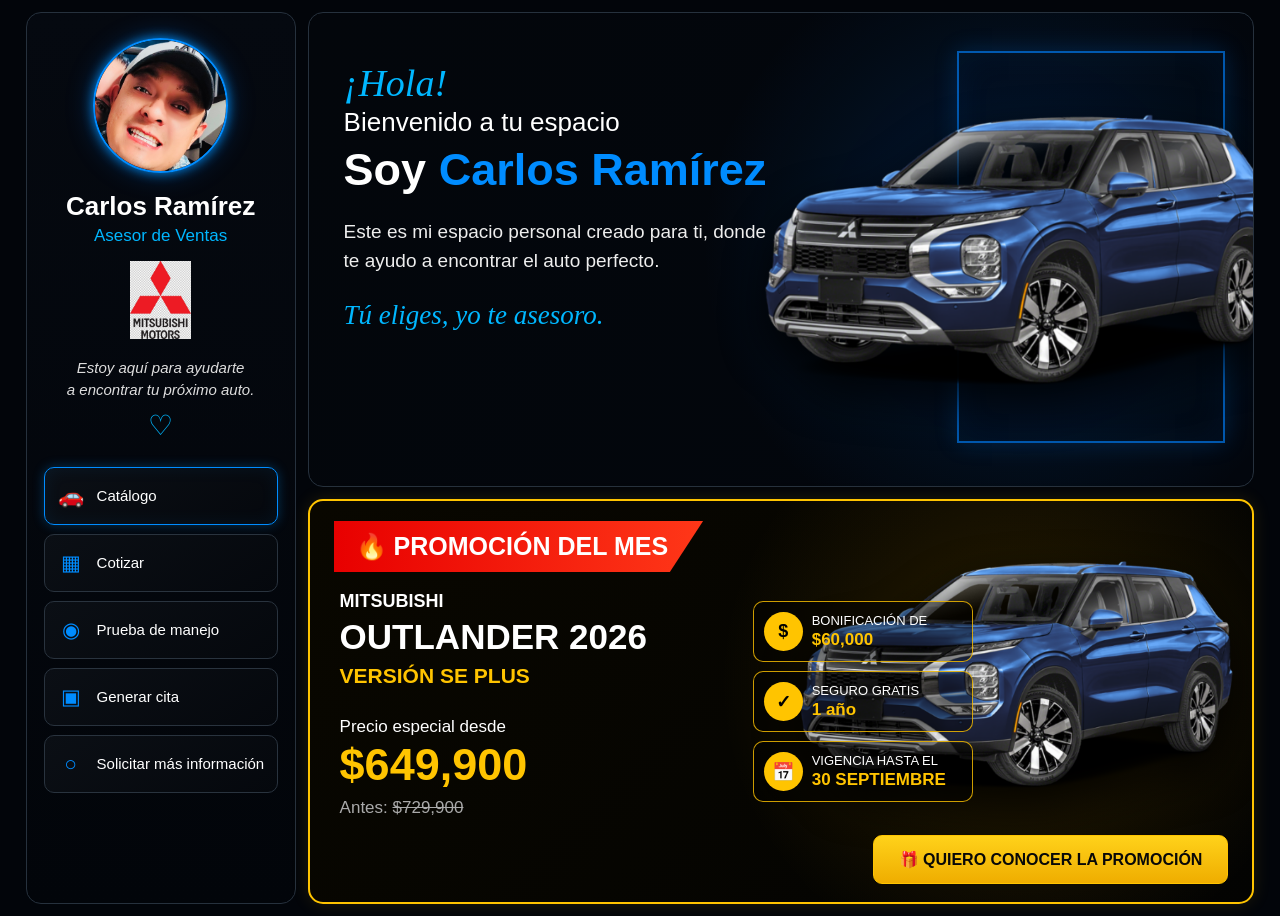
==== commit c4d80ef6: "Create index.html" ====
--- a/index.html
+++ b/index.html
@@ -1,2097 +1,1272 @@
 <!DOCTYPE html>
 <html lang="es">
 <head>
-
 <meta charset="UTF-8">
-
-<meta
-    name="viewport"
-    content="width=device-width, initial-scale=1.0"
->
-
-<title>
-    Carlos Ramírez | Mitsubishi Motors
-</title>
-
+<meta name="viewport" content="width=device-width, initial-scale=1.0">
+
+<title>Carlos Ramírez | Mitsubishi Motors</title>
 
 <style>
 
-/* =====================================================
-   BASE
-===================================================== */
-
-*{
-    box-sizing:border-box;
-    margin:0;
-    padding:0;
+* {
+    box-sizing: border-box;
+    margin: 0;
+    padding: 0;
+}
+
+:root {
+    --fondo: #02050a;
+    --azul: #008cff;
+    --azul2: #00b7ff;
+    --amarillo: #ffc400;
+    --rojo: #ff1b16;
+    --blanco: #ffffff;
+    --gris: #bfc5ce;
 }
 
 html,
-body{
-    width:100%;
-    min-height:100%;
-    background:#030509;
-    color:white;
-    font-family:Arial,Helvetica,sans-serif;
-}
-
-body{
-    overflow-x:hidden;
-}
-
-button{
-    font-family:Arial,Helvetica,sans-serif;
-}
-
-
-/* =====================================================
-   ESTRUCTURA
-===================================================== */
-
-.pagina{
-
-    width:100%;
-    min-height:100vh;
-
-    display:flex;
+body {
+    width: 100%;
+    min-height: 100%;
+}
+
+body {
+    background: #02050a;
+    color: white;
+    font-family: Arial, Helvetica, sans-serif;
+    overflow-x: hidden;
+}
+
+/* =====================================
+   ESTRUCTURA PRINCIPAL
+===================================== */
+
+.app {
+    width: 96%;
+    max-width: 1500px;
+    margin: 12px auto;
+
+    display: grid;
+    grid-template-columns: 270px 1fr;
+    gap: 12px;
+}
+
+/* =====================================
+   MENU LATERAL
+===================================== */
+
+.sidebar {
+    background:
+        linear-gradient(180deg, #050910, #02050a);
+
+    border: 1px solid #26313d;
+    border-radius: 15px;
+
+    padding: 25px 17px;
+
+    min-height: calc(100vh - 24px);
+
+    display: flex;
+    flex-direction: column;
+    align-items: center;
+}
+
+.profile {
+    width: 100%;
+    text-align: center;
+}
+
+.profile-photo {
+    width: 135px;
+    height: 135px;
+
+    object-fit: cover;
+
+    border-radius: 50%;
+    border: 2px solid var(--azul);
+
+    box-shadow:
+        0 0 12px rgba(0,150,255,.9),
+        0 0 28px rgba(0,120,255,.3);
+}
+
+.profile-name {
+    margin-top: 14px;
+
+    font-size: 26px;
+    font-weight: 800;
+}
+
+.profile-job {
+    margin-top: 4px;
+
+    color: var(--azul2);
+    font-size: 17px;
+}
+
+.brand-logo {
+    width: 105px;
+    height: 78px;
+
+    object-fit: contain;
+
+    margin-top: 15px;
+}
+
+.profile-message {
+    margin-top: 14px;
+
+    color: #ddd;
+
+    font-size: 15px;
+    line-height: 1.45;
+
+    font-style: italic;
+}
+
+.heart {
+    margin-top: 8px;
+
+    color: var(--azul2);
+
+    font-size: 28px;
+}
+
+/* =====================================
+   BOTONES
+===================================== */
+
+.menu {
+    width: 100%;
+
+    margin-top: 25px;
+
+    display: flex;
+    flex-direction: column;
+
+    gap: 9px;
+}
+
+.menu-button {
+    width: 100%;
+    min-height: 58px;
+
+    border-radius: 10px;
+    border: 1px solid #29333e;
+
+    background:
+        linear-gradient(145deg, #0b0f15, #05080d);
+
+    color: white;
+
+    display: flex;
+    align-items: center;
+
+    gap: 12px;
+
+    padding: 10px 12px;
+
+    font-size: 15px;
+
+    cursor: pointer;
+}
+
+.menu-button.active {
+    border-color: var(--azul);
+
+    box-shadow:
+        0 0 12px rgba(0,150,255,.3),
+        inset 0 0 18px rgba(0,150,255,.08);
+}
+
+.menu-icon {
+    width: 28px;
+
+    color: var(--azul);
+
+    font-size: 21px;
+
+    text-align: center;
+}
+
+/* =====================================
+   CONTENIDO
+===================================== */
+
+.main {
+    min-width: 0;
+
+    display: flex;
+    flex-direction: column;
+
+    gap: 12px;
+}
+
+/* =====================================
+   BIENVENIDA
+===================================== */
+
+.welcome {
+    position: relative;
+
+    height: 475px;
+
+    overflow: hidden;
+
+    border: 1px solid #26313d;
+    border-radius: 15px;
 
     background:
         radial-gradient(
-            circle at 70% 20%,
-            rgba(0,110,255,.10),
-            transparent 38%
+            circle at 75% 50%,
+            rgba(0,100,210,.22),
+            transparent 42%
         ),
-        #030509;
-}
-
-
-/* =====================================================
-   MENÚ IZQUIERDO
-===================================================== */
-
-.sidebar{
-
-    width:305px;
-    min-width:305px;
-    min-height:100vh;
-
-    padding:28px 18px 20px;
-
-    display:flex;
-    flex-direction:column;
-    align-items:center;
+        linear-gradient(
+            120deg,
+            #03060b,
+            #02060d
+        );
+}
+
+.welcome::after {
+    content: "";
+
+    position: absolute;
+
+    right: 3%;
+    top: 8%;
+
+    width: 28%;
+    height: 82%;
+
+    border: 2px solid rgba(0,130,255,.65);
+
+    box-shadow:
+        0 0 22px rgba(0,130,255,.2),
+        inset 0 0 35px rgba(0,130,255,.07);
+
+    z-index: 1;
+}
+
+.welcome-content {
+    position: relative;
+
+    z-index: 5;
+
+    width: 52%;
+
+    padding: 48px 20px 30px 35px;
+}
+
+.hello {
+    color: var(--azul2);
+
+    font-size: 38px;
+
+    font-family: cursive;
+    font-style: italic;
+}
+
+.welcome-subtitle {
+    margin-top: 2px;
+
+    font-size: 26px;
+}
+
+.welcome-name {
+    margin-top: 8px;
+
+    font-size: 45px;
+
+    font-weight: 900;
+
+    line-height: 1.05;
+}
+
+.welcome-name span {
+    color: var(--azul);
+}
+
+.welcome-text {
+    margin-top: 25px;
+
+    font-size: 19px;
+
+    line-height: 1.5;
+
+    color: #eee;
+}
+
+.signature {
+    margin-top: 25px;
+
+    color: var(--azul2);
+
+    font-family: cursive;
+    font-style: italic;
+
+    font-size: 27px;
+}
+
+/* =====================================
+   CAMIONETA BIENVENIDA
+   MISMO ARCHIVO IMG_6730.PNG
+===================================== */
+
+.welcome-car {
+    position: absolute;
+
+    z-index: 4;
+
+    width: 57%;
+
+    max-width: 700px;
+
+    right: -4%;
+    bottom: 7%;
+
+    object-fit: contain;
+
+    filter:
+        drop-shadow(0 18px 22px rgba(0,0,0,.85));
+}
+
+/* =====================================
+   PROMOCION
+===================================== */
+
+.promo {
+    position: relative;
+
+    height: 405px;
+
+    overflow: hidden;
+
+    border: 2px solid var(--amarillo);
+
+    border-radius: 15px;
 
     background:
+        radial-gradient(
+            circle at 75% 45%,
+            rgba(255,180,0,.15),
+            transparent 40%
+        ),
         linear-gradient(
-            180deg,
-            #07090e,
-            #020408
+            135deg,
+            #090700,
+            #030302
         );
 
-    border-right:
-        1px solid rgba(255,255,255,.15);
-
-    position:sticky;
-    top:0;
-
-    z-index:20;
-}
-
-
-/* FOTO */
-
-.foto-vendedor{
-
-    width:150px;
-    height:150px;
-
-    border-radius:50%;
-
-    object-fit:cover;
-
-    border:
-        2px solid #009cff;
-
     box-shadow:
-        0 0 0 4px rgba(0,156,255,.06),
-        0 0 30px rgba(0,156,255,.45);
-
-    margin-bottom:14px;
-}
-
-
-/* NOMBRE */
-
-.nombre-vendedor{
-
-    text-align:center;
-
-    font-size:29px;
-
-    line-height:1.05;
-
-    font-weight:900;
-
-    margin-bottom:7px;
-}
-
-
-/* PUESTO */
-
-.puesto-vendedor{
-
-    color:#00a2ff;
-
-    font-size:18px;
-
-    margin-bottom:10px;
-}
-
-
-/* LOGO */
-
-.logo-agencia{
-
-    width:125px;
-    height:78px;
-
-    object-fit:contain;
-
-    margin-bottom:8px;
-}
-
-
-/* LÍNEA */
-
-.linea{
-
-    width:125px;
-    height:1px;
+        0 0 18px rgba(255,190,0,.12);
+}
+
+/* TITULO PROMOCION */
+
+.promo-title {
+    position: absolute;
+
+    z-index: 8;
+
+    top: 20px;
+    left: 24px;
+
+    padding: 11px 35px 11px 22px;
 
     background:
         linear-gradient(
             90deg,
-            transparent,
-            #009cff,
-            transparent
+            #e80000,
+            #ff3718
         );
 
-    margin-bottom:15px;
-}
-
-
-/* FRASE */
-
-.frase{
-
-    text-align:center;
-
-    font-family:
-        "Brush Script MT",
-        "Segoe Script",
-        cursive;
-
-    font-size:20px;
-
-    line-height:1.35;
-
-    color:#eeeeee;
-
-    margin-bottom:10px;
-}
-
-
-/* CORAZÓN */
-
-.corazon{
-
-    color:#00a2ff;
-
-    font-size:30px;
-
-    margin-bottom:18px;
-}
-
-
-/* =====================================================
-   BOTONES DEL MENÚ
-===================================================== */
-
-.menu{
-
-    width:100%;
-
-    display:flex;
-    flex-direction:column;
-
-    gap:12px;
-}
-
-
-.boton-menu{
-
-    width:100%;
-
-    min-height:67px;
-
-    padding:12px 15px;
-
-    display:flex;
-    align-items:center;
-
-    gap:13px;
-
-    border-radius:10px;
-
-    border:
-        1px solid rgba(255,255,255,.16);
-
-    background:
-        linear-gradient(
-            135deg,
-            rgba(255,255,255,.045),
-            rgba(255,255,255,.012)
-        );
-
-    color:#fff;
-
-    text-align:left;
-
-    cursor:pointer;
-
-    transition:.2s;
-}
-
-
-.boton-menu:hover,
-.boton-menu.activo{
-
-    border-color:#009cff;
-
-    background:
-        linear-gradient(
-            135deg,
-            rgba(0,156,255,.18),
-            rgba(0,70,140,.05)
-        );
-
-    box-shadow:
-        0 0 20px rgba(0,156,255,.20);
-}
-
-
-.icono-menu{
-
-    width:32px;
-    min-width:32px;
-
-    display:flex;
-
-    align-items:center;
-    justify-content:center;
-
-    color:#00a2ff;
-
-    font-size:25px;
-}
-
-
-.texto-menu{
-
-    font-size:17px;
-
-    line-height:1.15;
-}
-
-
-/* =====================================================
-   CONTENIDO
-===================================================== */
-
-.contenido{
-
-    flex:1;
-
-    min-width:0;
-
-    padding:12px;
-}
-
-
-/* =====================================================
-   BIENVENIDA
-===================================================== */
-
-.bienvenida{
-
-    width:100%;
-
-    min-height:490px;
-
-    position:relative;
-
-    overflow:hidden;
-
-    border:
-        1px solid rgba(255,255,255,.14);
-
-    border-radius:15px;
-
-    background:
-
-        radial-gradient(
-            circle at 78% 48%,
-            rgba(0,100,255,.20),
-            transparent 35%
-        ),
-
-        linear-gradient(
-            110deg,
-            #02050a 0%,
-            #050914 48%,
-            #02050a 100%
-        );
-}
-
-
-/* LUZ AZUL */
-
-.luz{
-
-    position:absolute;
-
-    width:320px;
-    height:320px;
-
-    right:7%;
-    top:10%;
-
-    border-radius:50%;
-
-    background:
-        rgba(0,110,255,.12);
-
-    filter:blur(60px);
-}
-
-
-/* MARCO AZUL */
-
-.marco{
-
-    position:absolute;
-
-    right:22px;
-    top:38px;
-
-    width:185px;
-    height:385px;
-
-    border:
-        3px solid #147cff;
-
-    border-left:none;
-
-    transform:skewY(-10deg);
-
-    box-shadow:
-        0 0 18px rgba(20,124,255,.75);
-
-    opacity:.75;
-}
-
-
-/* TEXTO */
-
-.texto-bienvenida{
-
-    position:absolute;
-
-    left:42px;
-    top:57px;
-
-    width:47%;
-
-    z-index:5;
-}
-
-
-.hola{
-
-    font-family:
-        "Brush Script MT",
-        "Segoe Script",
-        cursive;
-
-    font-size:38px;
-
-    color:#00a2ff;
-
-    margin-bottom:6px;
-}
-
-
-.bienvenido{
-
-    font-size:28px;
-
-    margin-bottom:8px;
-}
-
-
-.soy{
-
-    font-size:46px;
-
-    line-height:1.05;
-
-    font-weight:900;
-}
-
-
-.soy span{
-
-    color:#087df2;
-}
-
-
-.descripcion{
-
-    margin-top:27px;
-
-    max-width:520px;
-
-    font-size:20px;
-
-    line-height:1.65;
-
-    color:#eeeeee;
-}
-
-
-.frase-final{
-
-    margin-top:21px;
-
-    font-family:
-        "Brush Script MT",
-        "Segoe Script",
-        cursive;
-
-    color:#00a2ff;
-
-    font-size:29px;
-}
-
-
-/* =====================================================
-   ZONA DEL AUTO PRINCIPAL
-===================================================== */
-
-.auto-principal-zona{
-
-    position:absolute;
-
-    right:0;
-    bottom:0;
-
-    width:58%;
-    height:100%;
-
-    display:flex;
-
-    align-items:flex-end;
-    justify-content:flex-end;
-
-    z-index:4;
-
-    overflow:hidden;
-}
-
-
-.auto-principal{
-
-    width:100%;
-
-    height:100%;
-
-    object-fit:cover;
-
-    object-position:center;
-
-    opacity:.92;
-
-    filter:
-        brightness(.78)
-        contrast(1.08)
-        saturate(.92);
-
-    mix-blend-mode:screen;
-
-    -webkit-mask-image:
-        linear-gradient(
-            90deg,
-            transparent 0%,
-            rgba(0,0,0,.55) 13%,
-            black 32%,
-            black 100%
-        );
-
-    mask-image:
-        linear-gradient(
-            90deg,
-            transparent 0%,
-            rgba(0,0,0,.55) 13%,
-            black 32%,
-            black 100%
-        );
-}
-
-
-/* =====================================================
-   PROMOCIÓN
-===================================================== */
-
-.promocion{
-
-    width:100%;
-
-    min-height:455px;
-
-    margin-top:12px;
-
-    position:relative;
-
-    overflow:hidden;
-
-    border-radius:15px;
-
-    border:
-        1px solid rgba(255,195,0,.80);
-
-    background:
-
-        radial-gradient(
-            circle at 85% 48%,
-            rgba(255,175,0,.17),
-            transparent 33%
-        ),
-
-        linear-gradient(
-            115deg,
-            #050505 0%,
-            #0a0803 50%,
-            #070501 100%
-        );
-
-    box-shadow:
-        0 0 30px rgba(255,190,0,.10);
-}
-
-
-/* ETIQUETA */
-
-.etiqueta{
-
-    position:absolute;
-
-    top:22px;
-    left:22px;
-
-    min-width:380px;
-
-    padding:14px 24px;
-
-    background:
-        linear-gradient(
-            90deg,
-            #e20c0c,
-            #ff2a18
-        );
-
-    font-size:25px;
-
-    font-weight:900;
-
-    z-index:10;
+    color: white;
+
+    font-size: 25px;
+    font-weight: 900;
 
     clip-path:
         polygon(
             0 0,
             100% 0,
-            94% 100%,
+            91% 100%,
             0 100%
         );
 }
 
-
 /* TEXTO */
 
-.texto-promocion{
-
-    position:absolute;
-
-    left:32px;
-    top:105px;
-
-    width:38%;
-
-    z-index:8;
-}
-
-
-.marca{
-
-    font-size:24px;
-
-    font-weight:900;
-}
-
-
-.modelo{
-
-    font-size:42px;
-
-    line-height:1.05;
-
-    font-weight:900;
-}
-
-
-.version{
-
-    margin-top:8px;
-
-    color:#ffd000;
-
-    font-size:25px;
-
-    font-weight:900;
-}
-
-
-.precio-label{
-
-    margin-top:30px;
-
-    font-size:20px;
-}
-
-
-.precio{
-
-    margin-top:2px;
-
-    font-size:56px;
-
-    line-height:1;
-
-    font-weight:900;
-
-    color:#ffd000;
-}
-
-
-.precio-anterior{
-
-    margin-top:18px;
-
-    font-size:20px;
-
-    color:#aaa;
-}
-
-
-.precio-anterior span{
-
-    text-decoration:line-through;
-}
-
-
-/* =====================================================
+.promo-content {
+    position: relative;
+
+    z-index: 6;
+
+    width: 57%;
+
+    padding:
+        90px
+        20px
+        25px
+        30px;
+}
+
+.promo-brand {
+    font-size: 18px;
+
+    font-weight: 800;
+}
+
+.promo-model {
+    margin-top: 7px;
+
+    font-size: 35px;
+
+    font-weight: 900;
+
+    line-height: 1;
+}
+
+.promo-version {
+    margin-top: 10px;
+
+    color: var(--amarillo);
+
+    font-size: 21px;
+
+    font-weight: 900;
+}
+
+.price-label {
+    margin-top: 29px;
+
+    font-size: 17px;
+}
+
+.price {
+    margin-top: 2px;
+
+    color: var(--amarillo);
+
+    font-size: 45px;
+
+    font-weight: 900;
+}
+
+.old-price {
+    margin-top: 7px;
+
+    color: #aaa;
+
+    font-size: 17px;
+}
+
+.old-price span {
+    text-decoration: line-through;
+}
+
+/* =====================================
    BENEFICIOS
-===================================================== */
-
-.beneficios{
-
-    position:absolute;
-
-    left:40.5%;
-    top:105px;
-
-    width:220px;
-
-    display:flex;
-    flex-direction:column;
-
-    gap:12px;
-
-    z-index:9;
-}
-
-
-.beneficio{
-
-    min-height:74px;
-
-    padding:10px 12px;
-
-    display:flex;
-
-    align-items:center;
-
-    gap:11px;
-
-    border:
-        1px solid rgba(255,205,0,.85);
-
-    border-radius:10px;
+===================================== */
+
+.promo-benefits {
+    position: absolute;
+
+    z-index: 8;
+
+    top: 100px;
+    left: 47%;
+
+    width: 220px;
+
+    display: flex;
+    flex-direction: column;
+
+    gap: 9px;
+}
+
+.benefit {
+    border: 1px solid rgba(255,195,0,.8);
+
+    border-radius: 10px;
+
+    padding: 10px;
 
     background:
-        rgba(0,0,0,.60);
-
-    backdrop-filter:blur(4px);
-}
-
-
-.icono-beneficio{
-
-    width:43px;
-    height:43px;
-
-    min-width:43px;
-
-    display:flex;
-
-    align-items:center;
-    justify-content:center;
-
-    border-radius:50%;
-
-    background:#ffd000;
-
-    color:#111;
-
-    font-size:22px;
-
-    font-weight:900;
-}
-
-
-.texto-beneficio{
-
-    font-size:14px;
-
-    line-height:1.25;
-}
-
-
-.texto-beneficio strong{
-
-    display:block;
-
-    color:#ffd000;
-
-    font-size:21px;
-
-    margin-top:2px;
-}
-
-
-/* =====================================================
-   AUTO PROMOCIÓN
-===================================================== */
-
-.auto-promocion-zona{
-
-    position:absolute;
-
-    right:0;
-    bottom:58px;
-
-    width:48%;
-    height:67%;
-
-    z-index:5;
-
-    display:flex;
-
-    justify-content:flex-end;
-    align-items:center;
-
-    overflow:hidden;
-}
-
-
-.auto-promocion{
-
-    width:100%;
-    height:100%;
-
-    object-fit:cover;
-
-    object-position:center;
-
-    opacity:.94;
+        rgba(0,0,0,.42);
+
+    display: flex;
+    align-items: center;
+
+    gap: 9px;
+}
+
+.benefit-icon {
+    width: 39px;
+    height: 39px;
+
+    flex-shrink: 0;
+
+    border-radius: 50%;
+
+    background: var(--amarillo);
+
+    color: #000;
+
+    display: flex;
+    align-items: center;
+    justify-content: center;
+
+    font-size: 18px;
+    font-weight: 900;
+}
+
+.benefit-text {
+    font-size: 13px;
+
+    line-height: 1.25;
+}
+
+.benefit-text strong {
+    display: block;
+
+    color: var(--amarillo);
+
+    font-size: 17px;
+}
+
+/* =====================================
+   CAMIONETA PROMOCION
+   MISMO ARCHIVO IMG_6730.PNG
+===================================== */
+
+.promo-car {
+    position: absolute;
+
+    z-index: 5;
+
+    width: 48%;
+
+    max-width: 600px;
+
+    right: 1%;
+    bottom: 57px;
+
+    object-fit: contain;
 
     filter:
-        brightness(.82)
-        contrast(1.08)
-        saturate(.95);
-
-    mix-blend-mode:screen;
-
-    -webkit-mask-image:
-        linear-gradient(
-            90deg,
-            transparent 0%,
-            rgba(0,0,0,.35) 12%,
-            black 30%,
-            black 100%
-        );
-
-    mask-image:
-        linear-gradient(
-            90deg,
-            transparent 0%,
-            rgba(0,0,0,.35) 12%,
-            black 30%,
-            black 100%
-        );
-}
-
-
-/* =====================================================
-   BOTÓN PROMOCIÓN
-===================================================== */
-
-.boton-promocion{
-
-    position:absolute;
-
-    right:27px;
-    bottom:18px;
-
-    width:31%;
-
-    min-height:64px;
-
-    border:none;
-
-    border-radius:11px;
+        drop-shadow(0 18px 22px rgba(0,0,0,.85));
+}
+
+/* =====================================
+   BOTON
+===================================== */
+
+.promo-button {
+    position: absolute;
+
+    z-index: 10;
+
+    right: 24px;
+    bottom: 18px;
+
+    padding: 14px 25px;
+
+    border: 1px solid var(--amarillo);
+
+    border-radius: 9px;
 
     background:
         linear-gradient(
             180deg,
-            #ffd91a,
-            #f6bd00
+            #ffd21a,
+            #efad00
         );
 
-    color:#111;
-
-    font-size:18px;
-
-    font-weight:900;
-
-    cursor:pointer;
-
-    z-index:12;
-
-    box-shadow:
-        0 0 15px rgba(255,195,0,.18);
-}
-
-
-/* =====================================================
-   SECCIONES
-===================================================== */
-
-.seccion{
-
-    display:none;
-
-    min-height:500px;
-
-    padding:60px 30px;
-
-    border:
-        1px solid rgba(255,255,255,.14);
-
-    border-radius:15px;
-
-    background:
-        linear-gradient(
-            145deg,
-            #080b12,
-            #05070c
-        );
-
-    text-align:center;
-}
-
-
-.seccion h2{
-
-    font-size:38px;
-
-    margin-bottom:15px;
-}
-
-
-.seccion p{
-
-    color:#bfc4cc;
-
-    font-size:18px;
-}
-
-
-/* =====================================================
+    color: #080808;
+
+    font-size: 16px;
+
+    font-weight: 900;
+
+    cursor: pointer;
+}
+
+/* =====================================
    TABLET
-===================================================== */
-
-@media(max-width:1100px){
-
-    .sidebar{
-
-        width:245px;
-        min-width:245px;
-    }
-
-    .contenido{
-
-        width:calc(100% - 245px);
-    }
-
-    .nombre-vendedor{
-
-        font-size:25px;
-    }
-
-    .bienvenida{
-
-        min-height:450px;
-    }
-
-    .texto-bienvenida{
-
-        left:28px;
-
-        width:48%;
-    }
-
-    .soy{
-
-        font-size:38px;
-    }
-
-    .descripcion{
-
-        font-size:17px;
-    }
-
-    .modelo{
-
-        font-size:34px;
-    }
-
-    .precio{
-
-        font-size:46px;
-    }
-
-    .beneficios{
-
-        left:40%;
-
-        width:190px;
-    }
-}
-
-
-/* =====================================================
+===================================== */
+
+@media (max-width: 950px) {
+
+    .app {
+        width: 98%;
+        grid-template-columns: 190px 1fr;
+        gap: 8px;
+    }
+
+    .sidebar {
+        padding: 18px 9px;
+    }
+
+    .profile-photo {
+        width: 95px;
+        height: 95px;
+    }
+
+    .profile-name {
+        font-size: 18px;
+    }
+
+    .profile-job {
+        font-size: 12px;
+    }
+
+    .brand-logo {
+        width: 75px;
+    }
+
+    .profile-message {
+        font-size: 11px;
+    }
+
+    .menu {
+        margin-top: 17px;
+    }
+
+    .menu-button {
+        min-height: 45px;
+        font-size: 12px;
+        padding: 7px;
+    }
+
+    .menu-icon {
+        font-size: 17px;
+        width: 22px;
+    }
+
+    .welcome {
+        height: 330px;
+    }
+
+    .welcome-content {
+        padding: 30px 12px;
+    }
+
+    .hello {
+        font-size: 26px;
+    }
+
+    .welcome-subtitle {
+        font-size: 18px;
+    }
+
+    .welcome-name {
+        font-size: 30px;
+    }
+
+    .welcome-text {
+        margin-top: 15px;
+        font-size: 13px;
+    }
+
+    .signature {
+        margin-top: 14px;
+        font-size: 19px;
+    }
+
+    .promo {
+        height: 285px;
+    }
+
+    .promo-title {
+        top: 12px;
+        left: 12px;
+        font-size: 17px;
+    }
+
+    .promo-content {
+        padding: 62px 12px 15px;
+    }
+
+    .promo-model {
+        font-size: 23px;
+    }
+
+    .promo-version {
+        font-size: 14px;
+    }
+
+    .price-label {
+        margin-top: 18px;
+        font-size: 12px;
+    }
+
+    .price {
+        font-size: 30px;
+    }
+
+    .old-price {
+        font-size: 12px;
+    }
+
+    .promo-benefits {
+        top: 67px;
+        left: 46%;
+        width: 145px;
+    }
+
+    .benefit {
+        padding: 6px;
+    }
+
+    .benefit-icon {
+        width: 27px;
+        height: 27px;
+        font-size: 13px;
+    }
+
+    .benefit-text {
+        font-size: 9px;
+    }
+
+    .benefit-text strong {
+        font-size: 12px;
+    }
+
+    .promo-button {
+        font-size: 10px;
+        padding: 9px 12px;
+        right: 10px;
+        bottom: 10px;
+    }
+}
+
+/* =====================================
    CELULAR
-===================================================== */
-
-@media(max-width:700px){
-
-    /*
-       IMPORTANTE:
-       Todo sigue en dos columnas.
-
-       NO hay scroll horizontal.
-    */
-
-    .pagina{
-
-        display:flex;
-
-        width:100%;
-
-        min-width:0;
-    }
-
-
-    /* MENÚ */
-
-    .sidebar{
-
-        width:112px;
-        min-width:112px;
-
-        min-height:100vh;
-
-        padding:14px 7px;
-
-        position:sticky;
-
-        top:0;
-    }
-
-
-    .foto-vendedor{
-
-        width:68px;
-        height:68px;
-
-        margin-bottom:7px;
-    }
-
-
-    .nombre-vendedor{
-
-        font-size:14px;
-
-        line-height:1.05;
-
-        margin-bottom:4px;
-    }
-
-
-    .puesto-vendedor{
-
-        font-size:9px;
-
-        margin-bottom:5px;
-    }
-
-
-    .logo-agencia{
-
-        width:76px;
-        height:48px;
-
-        margin-bottom:3px;
-    }
-
-
-    .linea{
-
-        width:70px;
-
-        margin-bottom:8px;
-    }
-
-
-    .frase{
-
-        font-size:10px;
-
-        line-height:1.25;
-
-        margin-bottom:4px;
-    }
-
-
-    .corazon{
-
-        font-size:18px;
-
-        margin-bottom:9px;
-    }
-
-
-    .menu{
-
-        gap:6px;
-    }
-
-
-    .boton-menu{
-
-        min-height:47px;
-
-        padding:6px 5px;
-
-        gap:5px;
-
-        border-radius:7px;
-    }
-
-
-    .icono-menu{
-
-        width:20px;
-        min-width:20px;
-
-        font-size:15px;
-    }
-
-
-    .texto-menu{
-
-        font-size:8px;
-
-        line-height:1.1;
-    }
-
-
-    /* CONTENIDO */
-
-    .contenido{
-
-        width:calc(100% - 112px);
-
-        min-width:0;
-
-        padding:6px;
-    }
-
+   CONSERVA EL BOCETO HORIZONTAL
+===================================== */
+
+@media (max-width: 600px) {
+
+    body {
+        overflow-x: hidden;
+    }
+
+    .app {
+        width: 100%;
+
+        margin: 4px 0;
+
+        padding: 0 4px;
+
+        grid-template-columns: 104px 1fr;
+
+        gap: 5px;
+    }
+
+    /* MENU */
+
+    .sidebar {
+        min-height: calc(100vh - 8px);
+
+        padding: 11px 5px;
+
+        border-radius: 9px;
+    }
+
+    .profile-photo {
+        width: 63px;
+        height: 63px;
+    }
+
+    .profile-name {
+        margin-top: 7px;
+
+        font-size: 12px;
+    }
+
+    .profile-job {
+        margin-top: 3px;
+
+        font-size: 8px;
+    }
+
+    .brand-logo {
+        width: 54px;
+        height: 45px;
+
+        margin-top: 7px;
+    }
+
+    .profile-message {
+        margin-top: 7px;
+
+        font-size: 7px;
+
+        line-height: 1.3;
+    }
+
+    .heart {
+        margin-top: 5px;
+
+        font-size: 17px;
+    }
+
+    .menu {
+        margin-top: 12px;
+
+        gap: 5px;
+    }
+
+    .menu-button {
+        min-height: 42px;
+
+        border-radius: 7px;
+
+        padding: 4px 3px;
+
+        gap: 2px;
+
+        font-size: 7px;
+    }
+
+    .menu-icon {
+        width: 18px;
+
+        font-size: 13px;
+    }
+
+    .sidebar-bottom {
+        display: none;
+    }
+
+    /* AREA */
+
+    .main {
+        gap: 5px;
+    }
 
     /* BIENVENIDA */
 
-    .bienvenida{
-
-        min-height:355px;
-
-        border-radius:10px;
-    }
-
-
-    .texto-bienvenida{
-
-        left:13px;
-
-        top:25px;
-
-        width:48%;
-
-        z-index:7;
-    }
-
-
-    .hola{
-
-        font-size:22px;
-
-        margin-bottom:3px;
-    }
-
-
-    .bienvenido{
-
-        font-size:12px;
-
-        margin-bottom:4px;
-    }
-
-
-    .soy{
-
-        font-size:19px;
-
-        line-height:1.05;
-    }
-
-
-    .descripcion{
-
-        margin-top:12px;
-
-        font-size:9px;
-
-        line-height:1.45;
-
-        max-width:170px;
-    }
-
-
-    .frase-final{
-
-        margin-top:10px;
-
-        font-size:16px;
-    }
-
-
-    .marco{
-
-        right:6px;
-
-        top:22px;
-
-        width:75px;
-
-        height:275px;
-
-        border-width:2px;
-    }
-
-
-    .luz{
-
-        width:180px;
-
-        height:180px;
-    }
-
-
-    .auto-principal-zona{
-
-        width:58%;
-
-        height:72%;
-
-        bottom:0;
-    }
-
-
-    .auto-principal{
-
-        object-position:center;
-
-        opacity:.82;
-    }
-
-
-    /* PROMOCIÓN */
-
-    .promocion{
-
-        min-height:350px;
-
-        margin-top:7px;
-
-        border-radius:10px;
-    }
-
-
-    .etiqueta{
-
-        left:8px;
-
-        top:8px;
-
-        min-width:0;
-
-        width:72%;
-
-        padding:8px 10px;
-
-        font-size:12px;
-    }
-
-
-    .texto-promocion{
-
-        left:12px;
-
-        top:57px;
-
-        width:38%;
-
-        z-index:8;
-    }
-
-
-    .marca{
-
-        font-size:10px;
-    }
-
-
-    .modelo{
-
-        font-size:18px;
-
-        line-height:1.05;
-    }
-
-
-    .version{
-
-        margin-top:4px;
-
-        font-size:10px;
-    }
-
-
-    .precio-label{
-
-        margin-top:14px;
-
-        font-size:9px;
-    }
-
-
-    .precio{
-
-        font-size:27px;
-    }
-
-
-    .precio-anterior{
-
-        margin-top:7px;
-
-        font-size:9px;
-    }
-
-
-    .beneficios{
-
-        left:40%;
-
-        top:57px;
-
-        width:31%;
-
-        gap:5px;
-    }
-
-
-    .beneficio{
-
-        min-height:47px;
-
-        padding:5px;
-
-        gap:4px;
-
-        border-radius:7px;
-    }
-
-
-    .icono-beneficio{
-
-        width:23px;
-        height:23px;
-
-        min-width:23px;
-
-        font-size:12px;
-    }
-
-
-    .texto-beneficio{
-
-        font-size:6.5px;
-
-        line-height:1.15;
-    }
-
-
-    .texto-beneficio strong{
-
-        font-size:9px;
-
-        margin-top:1px;
-    }
-
-
-    .auto-promocion-zona{
-
-        width:49%;
-
-        height:55%;
-
-        right:0;
-
-        bottom:47px;
-    }
-
-
-    .auto-promocion{
-
-        opacity:.84;
-    }
-
-
-    .boton-promocion{
-
-        right:7px;
-
-        bottom:7px;
-
-        width:38%;
-
-        min-height:37px;
-
-        padding:4px;
-
-        font-size:8px;
-
-        border-radius:7px;
-    }
-}
-
-
-/* =====================================================
-   TELÉFONOS MUY PEQUEÑOS
-===================================================== */
-
-@media(max-width:370px){
-
-    .sidebar{
-
-        width:105px;
-        min-width:105px;
-    }
-
-
-    .contenido{
-
-        width:calc(100% - 105px);
-    }
-
-
-    .texto-menu{
-
-        font-size:7px;
-    }
-
-
-    .soy{
-
-        font-size:17px;
-    }
-
-
-    .descripcion{
-
-        font-size:8px;
-    }
-
-
-    .modelo{
-
-        font-size:16px;
-    }
-
-
-    .precio{
-
-        font-size:24px;
-    }
+    .welcome {
+        height: 248px;
+
+        border-radius: 9px;
+    }
+
+    .welcome-content {
+        width: 53%;
+
+        padding:
+            21px
+            5px
+            8px
+            9px;
+    }
+
+    .hello {
+        font-size: 18px;
+    }
+
+    .welcome-subtitle {
+        font-size: 11px;
+    }
+
+    .welcome-name {
+        margin-top: 4px;
+
+        font-size: 18px;
+    }
+
+    .welcome-text {
+        margin-top: 11px;
+
+        font-size: 7px;
+
+        line-height: 1.45;
+    }
+
+    .signature {
+        margin-top: 10px;
+
+        font-size: 13px;
+    }
+
+    .welcome::after {
+        width: 35%;
+
+        right: 2%;
+        top: 8%;
+
+        height: 82%;
+
+        border-width: 1px;
+    }
+
+    .welcome-car {
+        width: 57%;
+
+        right: -5%;
+
+        bottom: 9px;
+    }
+
+    /* PROMOCION */
+
+    .promo {
+        height: 255px;
+
+        border-radius: 9px;
+    }
+
+    .promo-title {
+        top: 8px;
+        left: 7px;
+
+        padding:
+            6px
+            18px
+            6px
+            9px;
+
+        font-size: 10px;
+    }
+
+    .promo-content {
+        width: 57%;
+
+        padding:
+            41px
+            5px
+            8px
+            8px;
+    }
+
+    .promo-brand {
+        font-size: 7px;
+    }
+
+    .promo-model {
+        margin-top: 3px;
+
+        font-size: 14px;
+    }
+
+    .promo-version {
+        margin-top: 4px;
+
+        font-size: 8px;
+    }
+
+    .price-label {
+        margin-top: 13px;
+
+        font-size: 7px;
+    }
+
+    .price {
+        font-size: 20px;
+    }
+
+    .old-price {
+        margin-top: 3px;
+
+        font-size: 7px;
+    }
+
+    .promo-benefits {
+        top: 43px;
+
+        left: 46%;
+
+        width: 44%;
+
+        gap: 4px;
+    }
+
+    .benefit {
+        border-radius: 6px;
+
+        padding: 4px;
+
+        gap: 3px;
+    }
+
+    .benefit-icon {
+        width: 21px;
+        height: 21px;
+
+        font-size: 9px;
+    }
+
+    .benefit-text {
+        font-size: 5.5px;
+    }
+
+    .benefit-text strong {
+        font-size: 7.5px;
+    }
+
+    .promo-car {
+        width: 50%;
+
+        right: -2%;
+
+        bottom: 35px;
+    }
+
+    .promo-button {
+        right: 6px;
+        bottom: 6px;
+
+        padding:
+            6px
+            8px;
+
+        border-radius: 5px;
+
+        font-size: 6.5px;
+    }
+
 }
 
 </style>
-
 </head>
 
-
 <body>
 
-
-<div class="pagina">
-
-
-<!-- ==================================================
-     MENÚ
-================================================== -->
-
-<aside class="sidebar">
-
-
-    <img
-        class="foto-vendedor"
-        src="IMG_6718.jpeg"
-        alt="Carlos Ramírez"
-    >
-
-
-    <h1 class="nombre-vendedor">
-        Carlos Ramírez
-    </h1>
-
-
-    <div class="puesto-vendedor">
-        Asesor de Ventas
-    </div>
-
-
-    <img
-        class="logo-agencia"
-        src="IMG_6717.png"
-        alt="Mitsubishi Motors"
-    >
-
-
-    <div class="linea"></div>
-
-
-    <div class="frase">
-
-        Estoy aquí para ayudarte<br>
-        a encontrar tu próximo auto.
-
-    </div>
-
-
-    <div class="corazon">
-        ♡
-    </div>
-
-
-    <nav class="menu">
-
-
-        <button
-            class="boton-menu activo"
-            onclick="mostrar('inicio')"
-        >
-
-            <span class="icono-menu">
-                🚗
-            </span>
-
-            <span class="texto-menu">
-                Catálogo
-            </span>
-
-        </button>
-
-
-        <button
-            class="boton-menu"
-            onclick="mostrar('cotizar')"
-        >
-
-            <span class="icono-menu">
-                ▦
-            </span>
-
-            <span class="texto-menu">
-                Cotizar
-            </span>
-
-        </button>
-
-
-        <button
-            class="boton-menu"
-            onclick="mostrar('prueba')"
-        >
-
-            <span class="icono-menu">
-                ◎
-            </span>
-
-            <span class="texto-menu">
-                Prueba de manejo
-            </span>
-
-        </button>
-
-
-        <button
-            class="boton-menu"
-            onclick="mostrar('cita')"
-        >
-
-            <span class="icono-menu">
-                ▣
-            </span>
-
-            <span class="texto-menu">
-                Generar cita
-            </span>
-
-        </button>
-
-
-        <button
-            class="boton-menu"
-            onclick="mostrar('informacion')"
-        >
-
-            <span class="icono-menu">
-                ◯
-            </span>
-
-            <span class="texto-menu">
-                Solicitar más información
-            </span>
-
-        </button>
-
-
-    </nav>
-
-
-</aside>
-
-
-
-<!-- ==================================================
-     CONTENIDO
-================================================== -->
-
-<main class="contenido">
-
-
-<!-- ==================================================
-     BIENVENIDA
-================================================== -->
-
-<section
-    id="inicio"
-    class="bienvenida"
->
-
-
-    <div class="luz"></div>
-
-
-    <div class="marco"></div>
-
-
-    <div class="texto-bienvenida">
-
-
-        <div class="hola">
-            ¡Hola!
+<div class="app">
+
+    <!-- =================================
+         MENU DEL VENDEDOR
+    ================================== -->
+
+    <aside class="sidebar">
+
+        <div class="profile">
+
+            <img
+                class="profile-photo"
+                src="IMG_6718.jpeg"
+                alt="Carlos Ramírez"
+            >
+
+            <div class="profile-name">
+                Carlos Ramírez
+            </div>
+
+            <div class="profile-job">
+                Asesor de Ventas
+            </div>
+
+            <img
+                class="brand-logo"
+                src="IMG_6731.jpeg"
+                alt="Mitsubishi Motors"
+            >
+
+            <div class="profile-message">
+                Estoy aquí para ayudarte<br>
+                a encontrar tu próximo auto.
+            </div>
+
+            <div class="heart">
+                ♡
+            </div>
+
         </div>
 
 
-        <div class="bienvenido">
-            Bienvenido a tu espacio
-        </div>
-
-
-        <div class="soy">
-
-            Soy
-            <span>
-                Carlos Ramírez
-            </span>
-
-        </div>
-
-
-        <div class="descripcion">
-
-            Este es mi espacio personal creado para ti,
-            donde te ayudo a encontrar el auto perfecto.
-
-        </div>
-
-
-        <div class="frase-final">
-
-            Tú eliges, yo te asesoro.
-
-        </div>
-
-
-    </div>
-
-
-
-    <!-- AUTO PRINCIPAL -->
-
-    <div class="auto-principal-zona">
-
-        <img
-            class="auto-principal"
-            src="IMG_6715.webp"
-            alt="Mitsubishi Outlander"
-        >
-
-    </div>
-
-
-</section>
-
-
-
-<!-- ==================================================
-     PROMOCIÓN
-================================================== -->
-
-<section
-    id="promocion"
-    class="promocion"
->
-
-
-    <div class="etiqueta">
-
-        🔥 PROMOCIÓN DEL MES
-
-    </div>
-
-
-
-    <div class="texto-promocion">
-
-
-        <div class="marca">
-            MITSUBISHI
-        </div>
-
-
-        <div class="modelo">
-            OUTLANDER 2026
-        </div>
-
-
-        <div class="version">
-            VERSIÓN SE PLUS
-        </div>
-
-
-        <div class="precio-label">
-            Precio especial desde
-        </div>
-
-
-        <div class="precio">
-            $649,900
-        </div>
-
-
-        <div class="precio-anterior">
-
-            Antes:
-            <span>
-                $729,900
-            </span>
-
-        </div>
-
-
-    </div>
-
-
-
-    <!-- BENEFICIOS -->
-
-    <div class="beneficios">
-
-
-        <div class="beneficio">
-
-
-            <div class="icono-beneficio">
-                $
+        <nav class="menu">
+
+            <button class="menu-button active">
+                <span class="menu-icon">🚗</span>
+                <span>Catálogo</span>
+            </button>
+
+            <button class="menu-button">
+                <span class="menu-icon">▦</span>
+                <span>Cotizar</span>
+            </button>
+
+            <button class="menu-button">
+                <span class="menu-icon">◉</span>
+                <span>Prueba de manejo</span>
+            </button>
+
+            <button class="menu-button">
+                <span class="menu-icon">▣</span>
+                <span>Generar cita</span>
+            </button>
+
+            <button class="menu-button">
+                <span class="menu-icon">○</span>
+                <span>Solicitar más información</span>
+            </button>
+
+        </nav>
+
+    </aside>
+
+
+    <!-- =================================
+         CONTENIDO PRINCIPAL
+    ================================== -->
+
+    <main class="main">
+
+
+        <!-- =================================
+             BIENVENIDA
+        ================================== -->
+
+        <section class="welcome">
+
+            <div class="welcome-content">
+
+                <div class="hello">
+                    ¡Hola!
+                </div>
+
+                <div class="welcome-subtitle">
+                    Bienvenido a tu espacio
+                </div>
+
+                <div class="welcome-name">
+                    Soy <span>Carlos Ramírez</span>
+                </div>
+
+                <p class="welcome-text">
+                    Este es mi espacio personal creado para ti,
+                    donde te ayudo a encontrar el auto perfecto.
+                </p>
+
+                <div class="signature">
+                    Tú eliges, yo te asesoro.
+                </div>
+
             </div>
 
 
-            <div class="texto-beneficio">
-
-                BONIFICACIÓN DE
-
-                <strong>
-                    $60,000
-                </strong>
-
+            <!-- MISMA CAMIONETA -->
+
+            <img
+                class="welcome-car"
+                src="IMG_6730.png"
+                alt="Mitsubishi Outlander"
+            >
+
+        </section>
+
+
+        <!-- =================================
+             PROMOCION
+        ================================== -->
+
+        <section class="promo">
+
+            <div class="promo-title">
+                🔥 PROMOCIÓN DEL MES
             </div>
 
 
-        </div>
-
-
-
-        <div class="beneficio">
-
-
-            <div class="icono-beneficio">
-                ✓
+            <div class="promo-content">
+
+                <div class="promo-brand">
+                    MITSUBISHI
+                </div>
+
+                <div class="promo-model">
+                    OUTLANDER 2026
+                </div>
+
+                <div class="promo-version">
+                    VERSIÓN SE PLUS
+                </div>
+
+                <div class="price-label">
+                    Precio especial desde
+                </div>
+
+                <div class="price">
+                    $649,900
+                </div>
+
+                <div class="old-price">
+                    Antes:
+                    <span>$729,900</span>
+                </div>
+
             </div>
 
 
-            <div class="texto-beneficio">
-
-                SEGURO GRATIS
-
-                <strong>
-                    1 año
-                </strong>
+            <!-- BENEFICIOS -->
+
+            <div class="promo-benefits">
+
+                <div class="benefit">
+
+                    <div class="benefit-icon">
+                        $
+                    </div>
+
+                    <div class="benefit-text">
+                        BONIFICACIÓN DE
+                        <strong>$60,000</strong>
+                    </div>
+
+                </div>
+
+
+                <div class="benefit">
+
+                    <div class="benefit-icon">
+                        ✓
+                    </div>
+
+                    <div class="benefit-text">
+                        SEGURO GRATIS
+                        <strong>1 año</strong>
+                    </div>
+
+                </div>
+
+
+                <div class="benefit">
+
+                    <div class="benefit-icon">
+                        📅
+                    </div>
+
+                    <div class="benefit-text">
+                        VIGENCIA HASTA EL
+                        <strong>30 SEPTIEMBRE</strong>
+                    </div>
+
+                </div>
 
             </div>
 
 
-        </div>
-
-
-
-        <div class="beneficio">
-
-
-            <div class="icono-beneficio">
-                📅
-            </div>
-
-
-            <div class="texto-beneficio">
-
-                VIGENCIA HASTA EL
-
-                <strong>
-                    30 SEPTIEMBRE
-                </strong>
-
-            </div>
-
-
-        </div>
-
-
-    </div>
-
-
-
-    <!-- AUTO PROMOCIÓN -->
-
-    <div class="auto-promocion-zona">
-
-        <img
-            class="auto-promocion"
-            src="IMG_6716.jpeg"
-            alt="Mitsubishi Outlander promoción"
-        >
-
-    </div>
-
-
-
-    <!-- BOTÓN -->
-
-    <button
-        class="boton-promocion"
-        onclick="promocion()"
-    >
-
-        🎁 QUIERO CONOCER LA PROMOCIÓN
-
-    </button>
-
-
-</section>
-
-
-
-<!-- ==================================================
-     COTIZAR
-================================================== -->
-
-<section
-    id="cotizar"
-    class="seccion"
->
-
-    <h2>
-        Cotización rápida
-    </h2>
-
-    <p>
-        Aquí construiremos el cotizador.
-    </p>
-
-</section>
-
-
-
-<!-- ==================================================
-     PRUEBA
-================================================== -->
-
-<section
-    id="prueba"
-    class="seccion"
->
-
-    <h2>
-        Solicita prueba de manejo
-    </h2>
-
-    <p>
-        Aquí construiremos la selección
-        de fecha, hora y modelo.
-    </p>
-
-</section>
-
-
-
-<!-- ==================================================
-     CITA
-================================================== -->
-
-<section
-    id="cita"
-    class="seccion"
->
-
-    <h2>
-        Generar cita
-    </h2>
-
-    <p>
-        Aquí construiremos el calendario
-        y sistema de citas.
-    </p>
-
-</section>
-
-
-
-<!-- ==================================================
-     INFORMACIÓN
-================================================== -->
-
-<section
-    id="informacion"
-    class="seccion"
->
-
-    <h2>
-        Solicitar más información
-    </h2>
-
-    <p>
-        Aquí construiremos las opciones
-        de contacto.
-    </p>
-
-</section>
-
-
-</main>
+            <!-- MISMA CAMIONETA DE ARRIBA -->
+
+            <img
+                class="promo-car"
+                src="IMG_6730.png"
+                alt="Mitsubishi Outlander"
+            >
+
+
+            <button class="promo-button">
+                🎁 QUIERO CONOCER LA PROMOCIÓN
+            </button>
+
+        </section>
+
+    </main>
 
 </div>
-
-
-
-<script>
-
-/* =====================================================
-   NAVEGACIÓN
-===================================================== */
-
-function mostrar(id){
-
-    const secciones =
-        document.querySelectorAll(".seccion");
-
-
-    secciones.forEach(
-        function(seccion){
-
-            seccion.style.display = "none";
-
-        }
-    );
-
-
-    const inicio =
-        document.getElementById("inicio");
-
-
-    const promocion =
-        document.getElementById("promocion");
-
-
-    const botones =
-        document.querySelectorAll(".boton-menu");
-
-
-    botones.forEach(
-        function(boton){
-
-            boton.classList.remove("activo");
-
-        }
-    );
-
-
-    if(id === "inicio"){
-
-        inicio.style.display = "block";
-
-        promocion.style.display = "block";
-
-        botones[0].classList.add("activo");
-
-        window.scrollTo({
-            top:0,
-            behavior:"smooth"
-        });
-
-        return;
-    }
-
-
-    inicio.style.display = "none";
-
-    promocion.style.display = "none";
-
-
-    const seccion =
-        document.getElementById(id);
-
-
-    if(seccion){
-
-        seccion.style.display = "block";
-
-        seccion.scrollIntoView({
-            behavior:"smooth",
-            block:"start"
-        });
-
-    }
-
-
-    const posiciones = {
-
-        cotizar:1,
-
-        prueba:2,
-
-        cita:3,
-
-        informacion:4
-
-    };
-
-
-    if(posiciones[id] !== undefined){
-
-        botones[
-            posiciones[id]
-        ].classList.add("activo");
-
-    }
-
-}
-
-
-/* =====================================================
-   PROMOCIÓN
-===================================================== */
-
-function promocion(){
-
-    alert(
-        "Aquí conectaremos esta promoción con WhatsApp."
-    );
-
-}
-
-</script>
-
 
 </body>
 </html>
